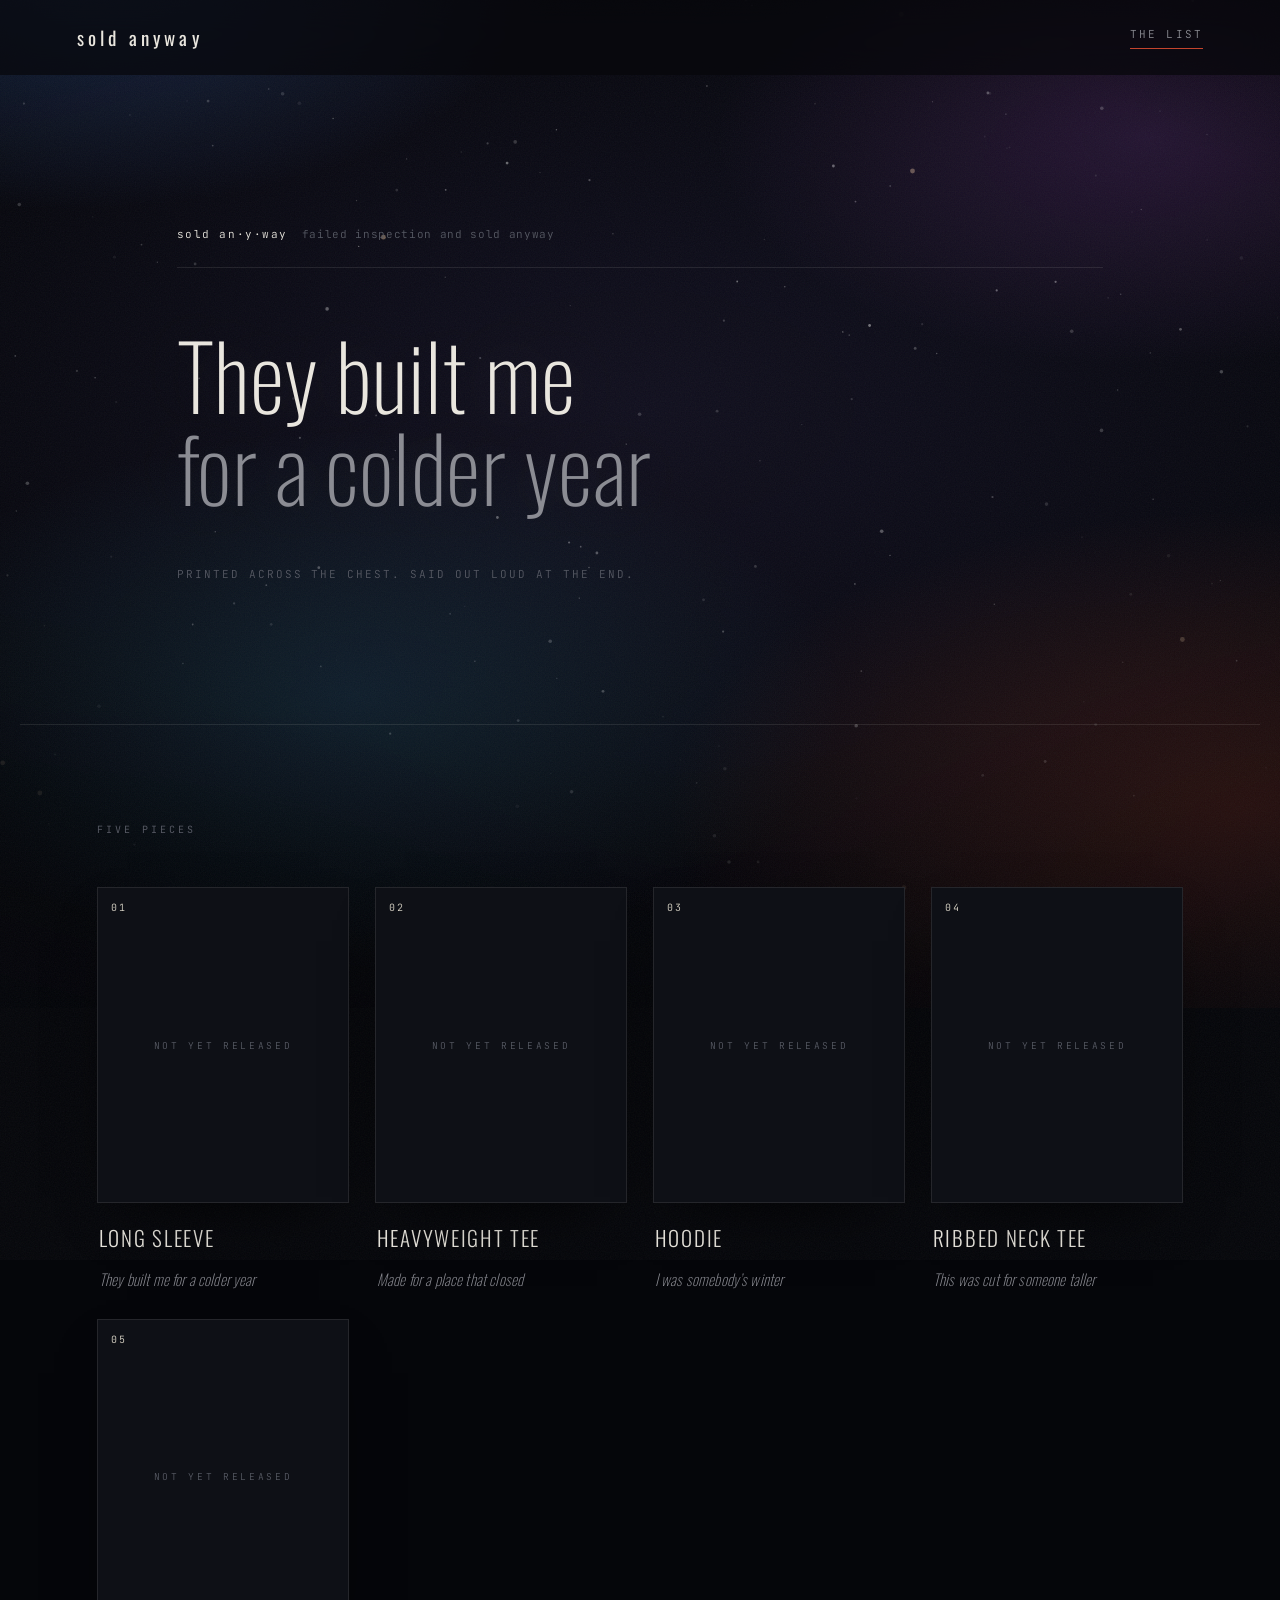
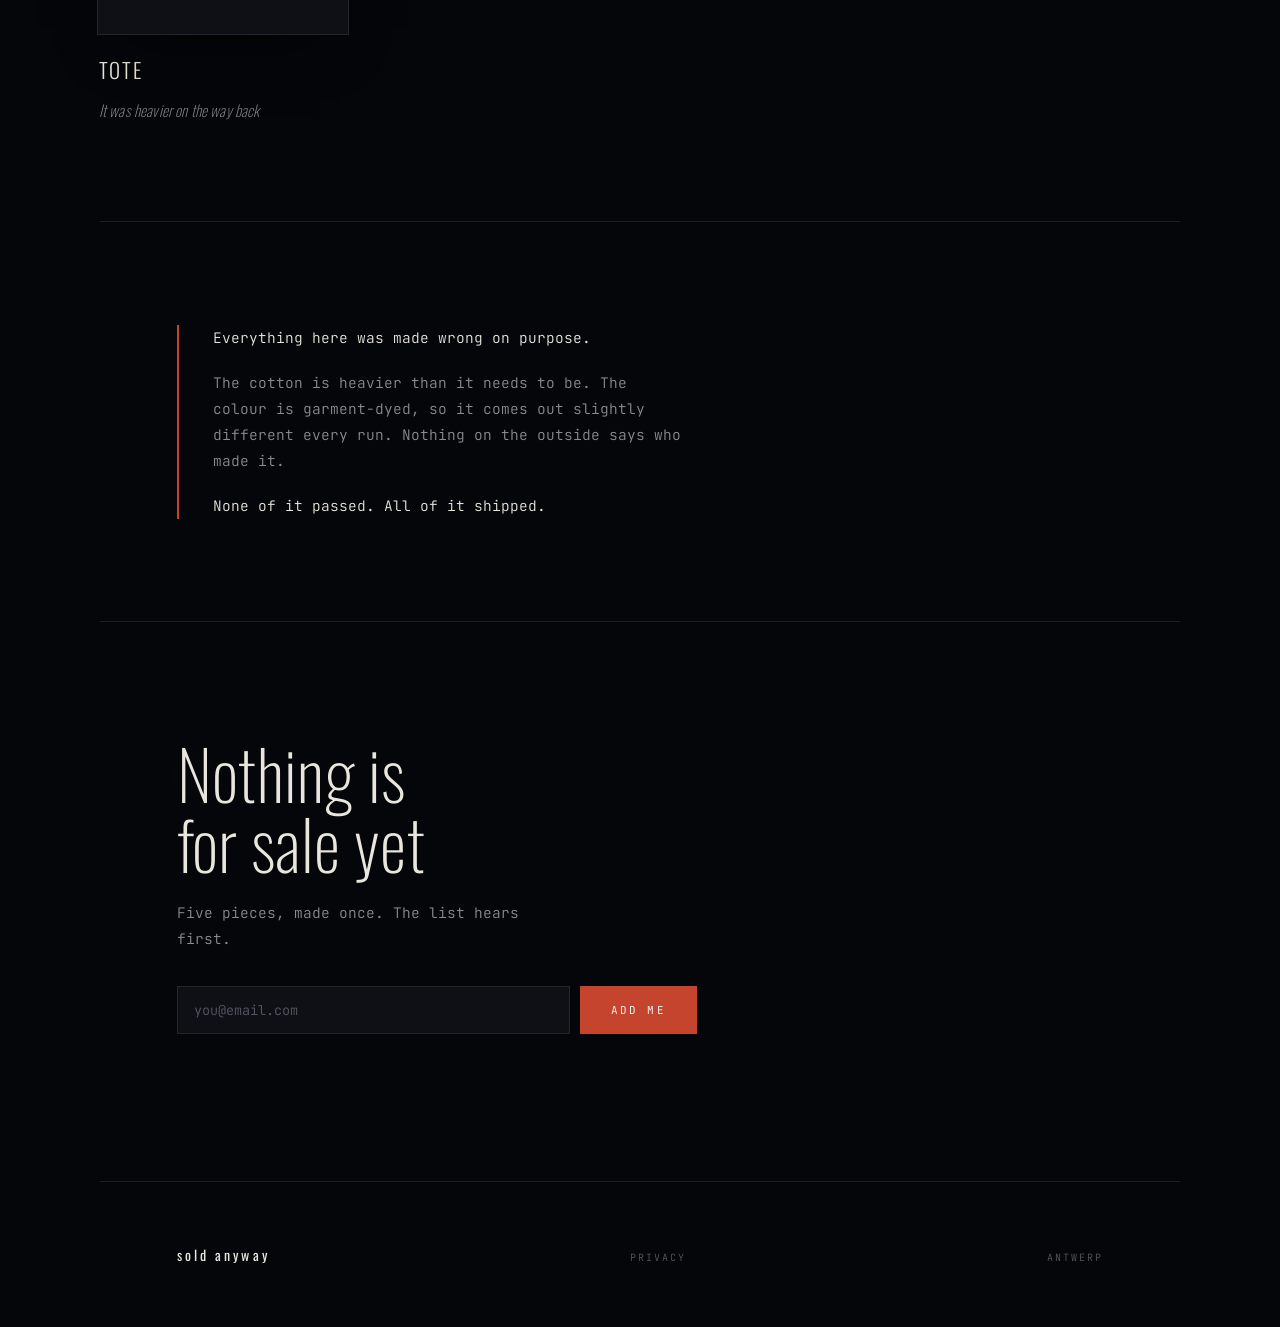
==== index.html @ 5ff37d12 "Sell the colourways: colour picker filters the sizes Rather than hiding three of the tee's four colo" ====
<!DOCTYPE html>
<html lang="en">
<head>
<meta charset="UTF-8">
<meta name="viewport" content="width=device-width, initial-scale=1.0">
<title>sold anyway</title>
<meta name="description" content="They built me for a colder year. Six pieces.">
<link rel="icon" href="favicon.svg" type="image/svg+xml">
<meta property="og:title" content="sold anyway">
<meta property="og:description" content="They built me for a colder year. Six pieces.">
<meta property="og:type" content="website">
<meta property="og:image" content="https://nicolasshamim.github.io/BlueTalk/og.png">
<meta name="twitter:card" content="summary_large_image">
<link rel="preconnect" href="https://fonts.googleapis.com">
<link rel="preconnect" href="https://fonts.gstatic.com" crossorigin>
<link href="https://fonts.googleapis.com/css2?family=Oswald:wght@200;300;400&family=JetBrains+Mono:wght@300;400&display=swap" rel="stylesheet">
<link rel="stylesheet" href="styles.css">
</head>
<body>

<div class="sky" aria-hidden="true"></div>
<div class="haze" aria-hidden="true"></div>

<nav id="nav">
  <a href="#top" class="wordmark">sold anyway</a>
  <div class="nav-right">
    <a href="#list" class="nav-link">The list</a>
    <button type="button" class="cart-btn" id="cartBtn" aria-haspopup="dialog" hidden>
      Cart <span class="cart-n" id="cartN">0</span>
    </button>
  </div>
</nav>

<header id="top" class="hero">
  <p class="define">
    <span>sold an&middot;y&middot;way</span>
    <em>failed inspection and sold anyway</em>
  </p>

  <h1 class="line">
    <span>They built me</span>
    <span>for a colder year</span>
  </h1>

  <p class="hero-foot">Printed across the chest. Said out loud at the end.</p>
</header>

<main>

<section class="pieces" id="pieces">
  <h2 class="label">Five pieces</h2>
  <ul class="list" id="piecesList"></ul>
</section>

<section class="fragment">
  <blockquote>
    <p>Everything here was made wrong on purpose.</p>
    <p>The cotton is heavier than it needs to be. The colour is garment-dyed, so it
      comes out slightly different every run. Nothing on the outside says who made it.</p>
    <p>None of it passed. All of it shipped.</p>
  </blockquote>
</section>

<section class="join" id="list">
  <h2 class="line line-sm">Nothing is<br>for sale yet</h2>
  <p class="join-copy">Five pieces, made once. The list hears first.</p>

  <form id="form" novalidate>
    <label class="sr-only" for="email">Email address</label>
    <input type="email" id="email" placeholder="you@email.com" autocomplete="email" required>
    <button type="submit">Add me</button>
    <p class="msg" id="msg" role="status" aria-live="polite"></p>
  </form>
</section>

</main>

<footer>
  <span class="wordmark wordmark-sm">sold anyway</span>
  <a href="privacy.html" class="dim">Privacy</a>
  <span class="dim">Antwerp</span>
</footer>

<!-- CART -->
<div class="drawer-scrim" id="drawerScrim" hidden></div>
<aside class="drawer" id="drawer" role="dialog" aria-modal="true" aria-labelledby="drawerTitle" hidden>
  <div class="drawer-head">
    <h2 id="drawerTitle" class="label">Cart</h2>
    <button type="button" class="drawer-close" id="drawerClose" aria-label="Close cart">&times;</button>
  </div>

  <div class="drawer-body" id="drawerBody"></div>

  <div class="drawer-foot">
    <div class="drawer-total">
      <span>Total</span>
      <span id="cartTotal">&mdash;</span>
    </div>
    <p class="drawer-note">Shipping and tax are calculated at checkout.</p>
    <button type="button" class="checkout" id="checkoutBtn">Checkout</button>
    <p class="drawer-msg" id="drawerMsg" role="status" aria-live="polite"></p>
  </div>
</aside>

<script src="config.js"></script>
<script src="shop.js"></script>
<script src="script.js"></script>
</body>
</html>
---- styles.css ----
/* ============================================================
   SOLD ANYWAY
   Committed dark. Bone on charcoal, one oxide red.
   Every colour is painted explicitly — the page never borrows
   a ground from the host.
   ============================================================ */

:root{
  --ink:    #05060A;
  --ink-2:  #0E1016;
  --bone:   #E9E6DE;
  --ash:    #8B8C93;
  --dim:    #565963;
  --rule:   rgba(233,230,222,.10);
  --red:    #C4442D;

  --f-disp: 'Oswald', 'Archivo Narrow', 'Arial Narrow', sans-serif;
  --f-mono: 'JetBrains Mono', ui-monospace, Menlo, monospace;

  --pad:  clamp(22px, 6vw, 84px);
  --maxw: 1080px;
}

*,*::before,*::after{ box-sizing:border-box; }

html{ scroll-behavior:smooth; overflow-x:hidden; overscroll-behavior:none; }
@media (prefers-reduced-motion:reduce){ html{ scroll-behavior:auto; } }

body{
  margin:0;
  background:var(--ink);
  position:relative;
  overscroll-behavior:none;
  color:var(--bone);
  font-family:var(--f-mono);
  font-weight:300;
  font-size:14.5px;
  line-height:1.8;
  -webkit-font-smoothing:antialiased;
}

a{ color:inherit; text-decoration:none; }
p{ margin:0; }

.sr-only{
  position:absolute; width:1px; height:1px; padding:0; margin:-1px;
  overflow:hidden; clip:rect(0 0 0 0); white-space:nowrap; border:0;
}
:focus-visible{ outline:1px solid var(--red); outline-offset:4px; }

.label{
  font-family:var(--f-mono); font-weight:400; font-size:10px;
  letter-spacing:.3em; text-transform:uppercase; color:var(--dim);
  margin:0;
}
.dim{ color:var(--dim); }

/* --- ambient ------------------------------------------------- */
/* Deep space read as depth, not as a palette: cold blue high, a violet
   body through the middle, an ember low right, all sitting under a
   vignette so the edges fall away. Fixed, so the page drifts through it. */
.sky{
  position:fixed; inset:-12%; z-index:0; pointer-events:none;
  animation:drift 78s ease-in-out infinite alternate;
  background:
    radial-gradient(46% 34% at 14% 6%,   rgba(70,120,220,.30), transparent 66%),
    radial-gradient(40% 30% at 82% 22%,  rgba(150,72,190,.20), transparent 68%),
    radial-gradient(52% 38% at 88% 82%,  rgba(214,74,44,.20),  transparent 70%),
    radial-gradient(44% 34% at 32% 72%,  rgba(46,150,190,.15), transparent 70%),
    radial-gradient(78% 60% at 50% 46%,  rgba(96,78,170,.13),  transparent 76%);
}
.sky::before{
  content:''; position:absolute; inset:0;
  background-image:url("data:image/svg+xml,%3Csvg%20xmlns='http://www.w3.org/2000/svg'%20width='1400'%20height='1400'%3E%3Ccircle%20cx='453.4'%20cy='211.2'%20r='1.8'%20fill='%23fff'%20opacity='0.21'/%3E%3Ccircle%20cx='1149.8'%20cy='131.8'%20r='1.4'%20fill='%23fff'%20opacity='0.22'/%3E%3Ccircle%20cx='710.4'%20cy='52.5'%20r='1.1'%20fill='%23fff'%20opacity='0.46'/%3E%3Ccircle%20cx='336.9'%20cy='771.5'%20r='0.7'%20fill='%23fff'%20opacity='0.73'/%3E%3Ccircle%20cx='173.3'%20cy='312.5'%20r='1.8'%20fill='%23fff'%20opacity='0.57'/%3E%3Ccircle%20cx='86.6'%20cy='819.8'%20r='0.7'%20fill='%23fff'%20opacity='0.83'/%3E%3Ccircle%20cx='65.2'%20cy='1201.9'%20r='0.9'%20fill='%23fff'%20opacity='0.46'/%3E%3Ccircle%20cx='757.0'%20cy='799.3'%20r='1.4'%20fill='%23fff'%20opacity='0.73'/%3E%3Ccircle%20cx='253.0'%20cy='814.2'%20r='1.8'%20fill='%23fff'%20opacity='0.31'/%3E%3Ccircle%20cx='136.4'%20cy='997.0'%20r='1.4'%20fill='%23fff'%20opacity='0.22'/%3E%3Ccircle%20cx='288.3'%20cy='952.6'%20r='1.1'%20fill='%23fff'%20opacity='0.7'/%3E%3Ccircle%20cx='651.8'%20cy='1292.8'%20r='0.9'%20fill='%23fff'%20opacity='0.38'/%3E%3Ccircle%20cx='1112.1'%20cy='978.6'%20r='0.7'%20fill='%23fff'%20opacity='0.23'/%3E%3Ccircle%20cx='420.3'%20cy='693.2'%20r='0.9'%20fill='%23fff'%20opacity='0.67'/%3E%3Ccircle%20cx='403.1'%20cy='1372.2'%20r='0.7'%20fill='%23fff'%20opacity='0.52'/%3E%3Ccircle%20cx='230.9'%20cy='478.9'%20r='1.1'%20fill='%23fff'%20opacity='0.46'/%3E%3Ccircle%20cx='1346.8'%20cy='108.7'%20r='1.4'%20fill='%23fff'%20opacity='0.56'/%3E%3Ccircle%20cx='1225.7'%20cy='439.2'%20r='1.8'%20fill='%23fff'%20opacity='0.41'/%3E%3Ccircle%20cx='695.3'%20cy='1115.6'%20r='0.7'%20fill='%23fff'%20opacity='0.74'/%3E%3Ccircle%20cx='1322.6'%20cy='663.7'%20r='1.8'%20fill='%23fff'%20opacity='0.22'/%3E%3Ccircle%20cx='1023.6'%20cy='433.5'%20r='1.4'%20fill='%23fff'%20opacity='0.85'/%3E%3Ccircle%20cx='1150.7'%20cy='398.4'%20r='1.1'%20fill='%23fff'%20opacity='0.77'/%3E%3Ccircle%20cx='485.8'%20cy='1316.9'%20r='0.9'%20fill='%23fff'%20opacity='0.29'/%3E%3Ccircle%20cx='163.9'%20cy='82.5'%20r='0.9'%20fill='%23fff'%20opacity='0.27'/%3E%3Ccircle%20cx='346.7'%20cy='547.3'%20r='1.1'%20fill='%23fff'%20opacity='0.23'/%3E%3Ccircle%20cx='628.9'%20cy='769.2'%20r='0.7'%20fill='%23fff'%20opacity='0.73'/%3E%3Ccircle%20cx='1209.6'%20cy='389.8'%20r='1.1'%20fill='%23fff'%20opacity='0.84'/%3E%3Ccircle%20cx='955.8'%20cy='532.6'%20r='0.7'%20fill='%23fff'%20opacity='0.28'/%3E%3Ccircle%20cx='246.7'%20cy='324.7'%20r='0.7'%20fill='%23fff'%20opacity='0.19'/%3E%3Ccircle%20cx='1163.5'%20cy='255.3'%20r='0.9'%20fill='%23fff'%20opacity='0.18'/%3E%3Ccircle%20cx='586.5'%20cy='517.0'%20r='1.4'%20fill='%23fff'%20opacity='0.39'/%3E%3Ccircle%20cx='175.7'%20cy='1202.9'%20r='1.4'%20fill='%23fff'%20opacity='0.62'/%3E%3Ccircle%20cx='1035.7'%20cy='639.3'%20r='1.8'%20fill='%23fff'%20opacity='0.71'/%3E%3Ccircle%20cx='549.3'%20cy='558.6'%20r='0.7'%20fill='%23fff'%20opacity='0.5'/%3E%3Ccircle%20cx='560.6'%20cy='266.9'%20r='0.7'%20fill='%23fff'%20opacity='0.48'/%3E%3Ccircle%20cx='153.9'%20cy='841.0'%20r='0.7'%20fill='%23fff'%20opacity='0.18'/%3E%3Ccircle%20cx='211.8'%20cy='142.1'%20r='0.9'%20fill='%23fff'%20opacity='0.59'/%3E%3Ccircle%20cx='98.4'%20cy='291.1'%20r='1.1'%20fill='%23fff'%20opacity='0.28'/%3E%3Ccircle%20cx='353.2'%20cy='486.3'%20r='0.9'%20fill='%23fff'%20opacity='0.5'/%3E%3Ccircle%20cx='161.5'%20cy='683.3'%20r='1.1'%20fill='%23fff'%20opacity='0.5'/%3E%3Ccircle%20cx='436.6'%20cy='201.8'%20r='1.8'%20fill='%23fff'%20opacity='0.41'/%3E%3Ccircle%20cx='370.7'%20cy='1160.4'%20r='0.7'%20fill='%23fff'%20opacity='0.53'/%3E%3Ccircle%20cx='287.3'%20cy='1332.8'%20r='0.9'%20fill='%23fff'%20opacity='0.28'/%3E%3Ccircle%20cx='760.4'%20cy='37.9'%20r='1.4'%20fill='%23fff'%20opacity='0.38'/%3E%3Ccircle%20cx='900.1'%20cy='127.4'%20r='0.9'%20fill='%23fff'%20opacity='0.53'/%3E%3Ccircle%20cx='1271.6'%20cy='498.0'%20r='0.7'%20fill='%23fff'%20opacity='0.54'/%3E%3Ccircle%20cx='1090.7'%20cy='461.5'%20r='0.7'%20fill='%23fff'%20opacity='0.59'/%3E%3Ccircle%20cx='1103.8'%20cy='1061.7'%20r='0.7'%20fill='%23fff'%20opacity='0.72'/%3E%3Ccircle%20cx='1145.7'%20cy='1035.8'%20r='0.7'%20fill='%23fff'%20opacity='0.31'/%3E%3Ccircle%20cx='689.9'%20cy='1023.4'%20r='0.7'%20fill='%23fff'%20opacity='0.71'/%3E%3Ccircle%20cx='661.1'%20cy='271.1'%20r='1.4'%20fill='%23fff'%20opacity='0.82'/%3E%3Ccircle%20cx='626.1'%20cy='1311.8'%20r='0.9'%20fill='%23fff'%20opacity='0.82'/%3E%3Ccircle%20cx='510.5'%20cy='308.6'%20r='0.7'%20fill='%23fff'%20opacity='0.49'/%3E%3Ccircle%20cx='472.8'%20cy='675.7'%20r='1.4'%20fill='%23fff'%20opacity='0.74'/%3E%3Ccircle%20cx='671.3'%20cy='914.2'%20r='1.8'%20fill='%23fff'%20opacity='0.24'/%3E%3Ccircle%20cx='924.8'%20cy='1273.7'%20r='1.8'%20fill='%23fff'%20opacity='0.68'/%3E%3Ccircle%20cx='669.2'%20cy='249.9'%20r='1.8'%20fill='%23fff'%20opacity='0.4'/%3E%3Ccircle%20cx='1121.2'%20cy='1360.3'%20r='1.1'%20fill='%23fff'%20opacity='0.49'/%3E%3Ccircle%20cx='1040.7'%20cy='118.9'%20r='0.7'%20fill='%23fff'%20opacity='0.29'/%3E%3Ccircle%20cx='177.9'%20cy='211.6'%20r='1.1'%20fill='%23fff'%20opacity='0.72'/%3E%3Ccircle%20cx='204.6'%20cy='1157.1'%20r='1.1'%20fill='%23fff'%20opacity='0.62'/%3E%3Ccircle%20cx='490.6'%20cy='768.1'%20r='0.7'%20fill='%23fff'%20opacity='0.19'/%3E%3Ccircle%20cx='1119.1'%20cy='1016.9'%20r='0.7'%20fill='%23fff'%20opacity='0.53'/%3E%3Ccircle%20cx='1307.1'%20cy='607.3'%20r='0.7'%20fill='%23fff'%20opacity='0.73'/%3E%3Ccircle%20cx='295.5'%20cy='352.6'%20r='0.9'%20fill='%23fff'%20opacity='0.52'/%3E%3Ccircle%20cx='1069.2'%20cy='456.4'%20r='1.4'%20fill='%23fff'%20opacity='0.46'/%3E%3Ccircle%20cx='183.5'%20cy='1274.0'%20r='0.9'%20fill='%23fff'%20opacity='0.78'/%3E%3Ccircle%20cx='927.5'%20cy='1141.1'%20r='1.4'%20fill='%23fff'%20opacity='0.46'/%3E%3Ccircle%20cx='1284.8'%20cy='702.3'%20r='1.4'%20fill='%23fff'%20opacity='0.28'/%3E%3Ccircle%20cx='714.8'%20cy='1221.9'%20r='0.7'%20fill='%23fff'%20opacity='0.59'/%3E%3Ccircle%20cx='1086.5'%20cy='209.7'%20r='0.7'%20fill='%23fff'%20opacity='0.5'/%3E%3Ccircle%20cx='1015.3'%20cy='779.1'%20r='0.9'%20fill='%23fff'%20opacity='0.64'/%3E%3Ccircle%20cx='743.0'%20cy='675.5'%20r='0.7'%20fill='%23fff'%20opacity='0.77'/%3E%3Ccircle%20cx='79.6'%20cy='267.8'%20r='0.7'%20fill='%23fff'%20opacity='0.7'/%3E%3Ccircle%20cx='710.8'%20cy='786.4'%20r='0.7'%20fill='%23fff'%20opacity='0.48'/%3E%3Ccircle%20cx='857.5'%20cy='707.8'%20r='1.4'%20fill='%23fff'%20opacity='0.31'/%3E%3Ccircle%20cx='388.1'%20cy='711.4'%20r='1.1'%20fill='%23fff'%20opacity='0.52'/%3E%3Ccircle%20cx='346.7'%20cy='732.5'%20r='0.9'%20fill='%23fff'%20opacity='0.8'/%3E%3Ccircle%20cx='1249.9'%20cy='283.6'%20r='1.1'%20fill='%23fff'%20opacity='0.27'/%3E%3Ccircle%20cx='170.3'%20cy='619.0'%20r='0.7'%20fill='%23fff'%20opacity='0.63'/%3E%3Ccircle%20cx='599.7'%20cy='297.8'%20r='0.9'%20fill='%23fff'%20opacity='0.71'/%3E%3Ccircle%20cx='1255.8'%20cy='216.2'%20r='1.8'%20fill='%23fff'%20opacity='0.61'/%3E%3Ccircle%20cx='512.7'%20cy='354.4'%20r='0.7'%20fill='%23fff'%20opacity='0.83'/%3E%3Ccircle%20cx='307.4'%20cy='1333.5'%20r='1.1'%20fill='%23fff'%20opacity='0.77'/%3E%3Ccircle%20cx='227.9'%20cy='935.0'%20r='0.7'%20fill='%23fff'%20opacity='0.29'/%3E%3Ccircle%20cx='604.1'%20cy='721.8'%20r='0.9'%20fill='%23fff'%20opacity='0.46'/%3E%3Ccircle%20cx='499.3'%20cy='129.1'%20r='0.9'%20fill='%23fff'%20opacity='0.19'/%3E%3Ccircle%20cx='775.7'%20cy='616.6'%20r='0.7'%20fill='%23fff'%20opacity='0.44'/%3E%3Ccircle%20cx='724.4'%20cy='413.6'%20r='0.7'%20fill='%23fff'%20opacity='0.26'/%3E%3Ccircle%20cx='1286.0'%20cy='320.0'%20r='0.7'%20fill='%23fff'%20opacity='0.24'/%3E%3Ccircle%20cx='380.7'%20cy='1268.3'%20r='0.7'%20fill='%23fff'%20opacity='0.36'/%3E%3Ccircle%20cx='181.4'%20cy='591.2'%20r='1.8'%20fill='%23fff'%20opacity='0.73'/%3E%3Ccircle%20cx='362.1'%20cy='209.1'%20r='1.4'%20fill='%23fff'%20opacity='0.56'/%3E%3Ccircle%20cx='980.6'%20cy='125.2'%20r='0.7'%20fill='%23fff'%20opacity='0.72'/%3E%3Ccircle%20cx='256.7'%20cy='1253.4'%20r='0.9'%20fill='%23fff'%20opacity='0.81'/%3E%3Ccircle%20cx='888.2'%20cy='1122.3'%20r='0.7'%20fill='%23fff'%20opacity='0.59'/%3E%3Ccircle%20cx='311.4'%20cy='370.2'%20r='0.7'%20fill='%23fff'%20opacity='0.48'/%3E%3Ccircle%20cx='474.8'%20cy='774.3'%20r='0.9'%20fill='%23fff'%20opacity='0.6'/%3E%3Ccircle%20cx='60.5'%20cy='993.4'%20r='0.7'%20fill='%23fff'%20opacity='0.83'/%3E%3Ccircle%20cx='366.7'%20cy='253.6'%20r='0.9'%20fill='%23fff'%20opacity='0.6'/%3E%3Ccircle%20cx='743.5'%20cy='288.2'%20r='1.1'%20fill='%23fff'%20opacity='0.52'/%3E%3Ccircle%20cx='249.1'%20cy='485.8'%20r='0.7'%20fill='%23fff'%20opacity='0.85'/%3E%3Ccircle%20cx='51.7'%20cy='25.8'%20r='1.4'%20fill='%23fff'%20opacity='0.55'/%3E%3Ccircle%20cx='265.2'%20cy='664.7'%20r='1.1'%20fill='%23fff'%20opacity='0.25'/%3E%3Ccircle%20cx='1146.5'%20cy='605.0'%20r='1.1'%20fill='%23fff'%20opacity='0.55'/%3E%3Ccircle%20cx='1244.2'%20cy='1358.4'%20r='0.9'%20fill='%23fff'%20opacity='0.64'/%3E%3Ccircle%20cx='1375.4'%20cy='479.8'%20r='1.8'%20fill='%23fff'%20opacity='0.67'/%3E%3Ccircle%20cx='195.6'%20cy='1385.2'%20r='0.7'%20fill='%23fff'%20opacity='0.74'/%3E%3Ccircle%20cx='20.0'%20cy='875.6'%20r='0.9'%20fill='%23fff'%20opacity='0.47'/%3E%3Ccircle%20cx='77.6'%20cy='931.3'%20r='1.1'%20fill='%23fff'%20opacity='0.76'/%3E%3Ccircle%20cx='938.8'%20cy='394.7'%20r='0.7'%20fill='%23fff'%20opacity='0.64'/%3E%3Ccircle%20cx='63.3'%20cy='259.5'%20r='0.9'%20fill='%23fff'%20opacity='0.48'/%3E%3Ccircle%20cx='368.5'%20cy='1346.5'%20r='1.4'%20fill='%23fff'%20opacity='0.4'/%3E%3Ccircle%20cx='48.2'%20cy='1235.3'%20r='0.7'%20fill='%23fff'%20opacity='0.42'/%3E%3Ccircle%20cx='1.5'%20cy='534.3'%20r='1.1'%20fill='%23fff'%20opacity='0.37'/%3E%3Ccircle%20cx='918.4'%20cy='347.5'%20r='0.7'%20fill='%23fff'%20opacity='0.24'/%3E%3Ccircle%20cx='1143.9'%20cy='201.4'%20r='1.4'%20fill='%23fff'%20opacity='0.21'/%3E%3Ccircle%20cx='31.5'%20cy='425.9'%20r='0.7'%20fill='%23fff'%20opacity='0.24'/%3E%3Ccircle%20cx='1340.7'%20cy='1194.5'%20r='0.7'%20fill='%23fff'%20opacity='0.62'/%3E%3Ccircle%20cx='1002.4'%20cy='1230.7'%20r='1.1'%20fill='%23fff'%20opacity='0.69'/%3E%3Ccircle%20cx='1008.9'%20cy='691.9'%20r='0.9'%20fill='%23fff'%20opacity='0.67'/%3E%3Ccircle%20cx='900.5'%20cy='61.3'%20r='1.8'%20fill='%23fff'%20opacity='0.78'/%3E%3Ccircle%20cx='878.3'%20cy='1027.4'%20r='1.4'%20fill='%23fff'%20opacity='0.27'/%3E%3Ccircle%20cx='733.3'%20cy='706.1'%20r='0.7'%20fill='%23fff'%20opacity='0.73'/%3E%3Ccircle%20cx='817.7'%20cy='1250.0'%20r='1.8'%20fill='%23fff'%20opacity='0.82'/%3E%3Ccircle%20cx='900.0'%20cy='119.1'%20r='0.7'%20fill='%23fff'%20opacity='0.27'/%3E%3Ccircle%20cx='505.0'%20cy='146.9'%20r='1.1'%20fill='%23fff'%20opacity='0.55'/%3E%3Ccircle%20cx='878.9'%20cy='876.7'%20r='1.8'%20fill='%23fff'%20opacity='0.34'/%3E%3Ccircle%20cx='369.3'%20cy='639.7'%20r='0.7'%20fill='%23fff'%20opacity='0.68'/%3E%3Ccircle%20cx='704.2'%20cy='749.3'%20r='1.8'%20fill='%23fff'%20opacity='0.53'/%3E%3Ccircle%20cx='1044.0'%20cy='663.4'%20r='0.7'%20fill='%23fff'%20opacity='0.75'/%3E%3Ccircle%20cx='328.7'%20cy='1059.0'%20r='0.7'%20fill='%23fff'%20opacity='0.68'/%3E%3Ccircle%20cx='1366.0'%20cy='691.5'%20r='1.1'%20fill='%23fff'%20opacity='0.23'/%3E%3Ccircle%20cx='1274.7'%20cy='402.2'%20r='0.7'%20fill='%23fff'%20opacity='0.59'/%3E%3Ccircle%20cx='899.9'%20cy='108.5'%20r='0.7'%20fill='%23fff'%20opacity='0.4'/%3E%3Ccircle%20cx='912.1'%20cy='970.0'%20r='1.4'%20fill='%23fff'%20opacity='0.56'/%3E%3Ccircle%20cx='17.5'%20cy='84.9'%20r='0.9'%20fill='%23fff'%20opacity='0.83'/%3E%3Ccircle%20cx='139.3'%20cy='304.8'%20r='1.1'%20fill='%23fff'%20opacity='0.37'/%3E%3Ccircle%20cx='723.1'%20cy='650.5'%20r='1.1'%20fill='%23fff'%20opacity='0.69'/%3E%3Ccircle%20cx='1390.6'%20cy='768.7'%20r='0.9'%20fill='%23fff'%20opacity='0.84'/%3E%3Ccircle%20cx='1310.8'%20cy='24.5'%20r='1.1'%20fill='%23fff'%20opacity='0.23'/%3E%3Ccircle%20cx='709.3'%20cy='1392.5'%20r='0.9'%20fill='%23fff'%20opacity='0.44'/%3E%3Ccircle%20cx='1283.2'%20cy='1302.8'%20r='0.7'%20fill='%23fff'%20opacity='0.57'/%3E%3Ccircle%20cx='198.4'%20cy='733.7'%20r='0.9'%20fill='%23fff'%20opacity='0.27'/%3E%3Ccircle%20cx='1148.3'%20cy='712.2'%20r='0.7'%20fill='%23fff'%20opacity='0.65'/%3E%3Ccircle%20cx='323.9'%20cy='1256.8'%20r='1.1'%20fill='%23fff'%20opacity='0.44'/%3E%3Ccircle%20cx='222.7'%20cy='1329.9'%20r='1.8'%20fill='%23fff'%20opacity='0.48'/%3E%3Ccircle%20cx='422.7'%20cy='197.0'%20r='0.9'%20fill='%23fff'%20opacity='0.43'/%3E%3Ccircle%20cx='169.3'%20cy='463.9'%20r='0.9'%20fill='%23fff'%20opacity='0.68'/%3E%3Ccircle%20cx='1174.8'%20cy='168.1'%20r='0.7'%20fill='%23fff'%20opacity='0.66'/%3E%3Ccircle%20cx='1262.2'%20cy='405.8'%20r='0.9'%20fill='%23fff'%20opacity='0.22'/%3E%3Ccircle%20cx='546.2'%20cy='1218.0'%20r='0.7'%20fill='%23fff'%20opacity='0.42'/%3E%3Ccircle%20cx='599.3'%20cy='385.2'%20r='0.7'%20fill='%23fff'%20opacity='0.37'/%3E%3Ccircle%20cx='72.3'%20cy='926.8'%20r='1.8'%20fill='%23fff'%20opacity='0.81'/%3E%3Ccircle%20cx='349.1'%20cy='372.0'%20r='1.4'%20fill='%23fff'%20opacity='0.39'/%3E%3Ccircle%20cx='1082.5'%20cy='1099.2'%20r='1.1'%20fill='%23fff'%20opacity='0.77'/%3E%3Ccircle%20cx='1136.7'%20cy='883.3'%20r='1.4'%20fill='%23fff'%20opacity='0.55'/%3E%3Ccircle%20cx='1007.4'%20cy='69.3'%20r='1.8'%20fill='%23fff'%20opacity='0.46'/%3E%3Ccircle%20cx='860.9'%20cy='194.0'%20r='0.9'%20fill='%23fff'%20opacity='0.51'/%3E%3Ccircle%20cx='1276.7'%20cy='770.2'%20r='0.7'%20fill='%23fff'%20opacity='0.5'/%3E%3Ccircle%20cx='481.1'%20cy='416.9'%20r='1.8'%20fill='%23fff'%20opacity='0.67'/%3E%3Ccircle%20cx='913.9'%20cy='568.7'%20r='0.7'%20fill='%23fff'%20opacity='0.38'/%3E%3Ccircle%20cx='780.3'%20cy='552.1'%20r='0.7'%20fill='%23fff'%20opacity='0.61'/%3E%3Ccircle%20cx='105.2'%20cy='700.8'%20r='1.1'%20fill='%23fff'%20opacity='0.55'/%3E%3Ccircle%20cx='634.2'%20cy='466.0'%20r='1.1'%20fill='%23fff'%20opacity='0.47'/%3E%3Ccircle%20cx='766.9'%20cy='341.7'%20r='0.7'%20fill='%23fff'%20opacity='0.41'/%3E%3Ccircle%20cx='127.5'%20cy='334.8'%20r='0.9'%20fill='%23fff'%20opacity='0.72'/%3E%3Ccircle%20cx='283.0'%20cy='28.1'%20r='1.1'%20fill='%23fff'%20opacity='0.44'/%3E%3Ccircle%20cx='1044.2'%20cy='294.0'%20r='0.9'%20fill='%23fff'%20opacity='0.41'/%3E%3Ccircle%20cx='86.9'%20cy='388.5'%20r='0.9'%20fill='%23fff'%20opacity='0.26'/%3E%3Ccircle%20cx='704.8'%20cy='881.5'%20r='0.7'%20fill='%23fff'%20opacity='0.24'/%3E%3Ccircle%20cx='1255.5'%20cy='538.4'%20r='1.8'%20fill='%23fff'%20opacity='0.48'/%3E%3Ccircle%20cx='1335.5'%20cy='1188.2'%20r='0.7'%20fill='%23fff'%20opacity='0.27'/%3E%3Ccircle%20cx='595.3'%20cy='1069.2'%20r='1.1'%20fill='%23fff'%20opacity='0.83'/%3E%3Ccircle%20cx='685.8'%20cy='102.4'%20r='1.4'%20fill='%23fff'%20opacity='0.75'/%3E%3Ccircle%20cx='1361.1'%20cy='347.9'%20r='0.7'%20fill='%23fff'%20opacity='0.33'/%3E%3Ccircle%20cx='212.9'%20cy='1360.6'%20r='0.7'%20fill='%23fff'%20opacity='0.81'/%3E%3Ccircle%20cx='1010.4'%20cy='906.3'%20r='1.1'%20fill='%23fff'%20opacity='0.24'/%3E%3Ccircle%20cx='1087.6'%20cy='1.9'%20r='0.7'%20fill='%23fff'%20opacity='0.34'/%3E%3Ccircle%20cx='1287.9'%20cy='903.7'%20r='0.9'%20fill='%23fff'%20opacity='0.82'/%3E%3Ccircle%20cx='877.1'%20cy='739.6'%20r='1.1'%20fill='%23fff'%20opacity='0.65'/%3E%3Ccircle%20cx='157.0'%20cy='98.5'%20r='1.4'%20fill='%23fff'%20opacity='0.81'/%3E%3Ccircle%20cx='268.4'%20cy='365.2'%20r='1.4'%20fill='%23fff'%20opacity='0.18'/%3E%3Ccircle%20cx='752.5'%20cy='1394.9'%20r='0.9'%20fill='%23fff'%20opacity='0.82'/%3E%3Ccircle%20cx='902.4'%20cy='1237.3'%20r='1.1'%20fill='%23fff'%20opacity='0.53'/%3E%3Ccircle%20cx='765.8'%20cy='41.0'%20r='1.1'%20fill='%23fff'%20opacity='0.65'/%3E%3Ccircle%20cx='430.4'%20cy='30.5'%20r='1.1'%20fill='%23fff'%20opacity='0.77'/%3E%3Ccircle%20cx='906.0'%20cy='113.5'%20r='0.7'%20fill='%23fff'%20opacity='0.63'/%3E%3Ccircle%20cx='1295.2'%20cy='317.5'%20r='0.7'%20fill='%23fff'%20opacity='0.65'/%3E%3Ccircle%20cx='1005.7'%20cy='507.2'%20r='1.1'%20fill='%23fff'%20opacity='0.31'/%3E%3Ccircle%20cx='1115.9'%20cy='1034.8'%20r='1.4'%20fill='%23fff'%20opacity='0.23'/%3E%3Ccircle%20cx='694.0'%20cy='280.6'%20r='0.7'%20fill='%23fff'%20opacity='0.33'/%3E%3Ccircle%20cx='310.0'%20cy='1064.7'%20r='0.9'%20fill='%23fff'%20opacity='0.25'/%3E%3Ccircle%20cx='873.0'%20cy='854.1'%20r='0.7'%20fill='%23fff'%20opacity='0.5'/%3E%3Ccircle%20cx='1274.6'%20cy='79.0'%20r='1.4'%20fill='%23fff'%20opacity='0.28'/%3E%3Ccircle%20cx='550.8'%20cy='298.1'%20r='1.4'%20fill='%23fff'%20opacity='0.28'/%3E%3Ccircle%20cx='72.6'%20cy='84.2'%20r='1.1'%20fill='%23fff'%20opacity='0.48'/%3E%3Ccircle%20cx='996.8'%20cy='439.9'%20r='0.7'%20fill='%23fff'%20opacity='0.85'/%3E%3Ccircle%20cx='1304.2'%20cy='460.9'%20r='0.7'%20fill='%23fff'%20opacity='0.62'/%3E%3Ccircle%20cx='734.7'%20cy='654.7'%20r='0.9'%20fill='%23fff'%20opacity='0.63'/%3E%3Ccircle%20cx='530.1'%20cy='523.4'%20r='0.9'%20fill='%23fff'%20opacity='0.48'/%3E%3Ccircle%20cx='152.5'%20cy='109.5'%20r='0.7'%20fill='%23fff'%20opacity='0.42'/%3E%3Ccircle%20cx='1337.7'%20cy='173.2'%20r='0.7'%20fill='%23fff'%20opacity='0.43'/%3E%3Ccircle%20cx='1076.2'%20cy='432.2'%20r='1.1'%20fill='%23fff'%20opacity='0.24'/%3E%3Ccircle%20cx='987.4'%20cy='274.0'%20r='1.4'%20fill='%23fff'%20opacity='0.8'/%3E%3Ccircle%20cx='270.2'%20cy='509.9'%20r='1.1'%20fill='%23fff'%20opacity='0.2'/%3E%3Ccircle%20cx='575.1'%20cy='1136.6'%20r='1.1'%20fill='%23fff'%20opacity='0.21'/%3E%3Ccircle%20cx='48.8'%20cy='87.6'%20r='0.7'%20fill='%23fff'%20opacity='0.35'/%3E%3Ccircle%20cx='1046.2'%20cy='1258.0'%20r='0.9'%20fill='%23fff'%20opacity='0.42'/%3E%3Ccircle%20cx='469.0'%20cy='1335.3'%20r='0.7'%20fill='%23fff'%20opacity='0.36'/%3E%3Ccircle%20cx='1003.3'%20cy='443.1'%20r='0.9'%20fill='%23fff'%20opacity='0.38'/%3E%3Ccircle%20cx='1010.2'%20cy='833.8'%20r='1.8'%20fill='%23fff'%20opacity='0.81'/%3E%3Ccircle%20cx='91.5'%20cy='1156.4'%20r='0.7'%20fill='%23fff'%20opacity='0.5'/%3E%3Ccircle%20cx='1339.5'%20cy='1335.5'%20r='1.1'%20fill='%23fff'%20opacity='0.71'/%3E%3Ccircle%20cx='1279.0'%20cy='1140.7'%20r='0.7'%20fill='%23fff'%20opacity='0.8'/%3E%3Ccircle%20cx='256.1'%20cy='1123.6'%20r='1.8'%20fill='%23fff'%20opacity='0.38'/%3E%3Ccircle%20cx='969.0'%20cy='211.8'%20r='0.7'%20fill='%23fff'%20opacity='0.4'/%3E%3Ccircle%20cx='447.4'%20cy='506.6'%20r='1.4'%20fill='%23fff'%20opacity='0.23'/%3E%3Ccircle%20cx='276.2'%20cy='1054.0'%20r='0.7'%20fill='%23fff'%20opacity='0.45'/%3E%3Ccircle%20cx='909.4'%20cy='674.4'%20r='1.4'%20fill='%23fff'%20opacity='0.4'/%3E%3Ccircle%20cx='1372.4'%20cy='1236.9'%20r='0.7'%20fill='%23fff'%20opacity='0.36'/%3E%3Ccircle%20cx='117.7'%20cy='135.0'%20r='1.1'%20fill='%23fff'%20opacity='0.84'/%3E%3Ccircle%20cx='1361.0'%20cy='242.5'%20r='0.7'%20fill='%23fff'%20opacity='0.46'/%3E%3Ccircle%20cx='868.4'%20cy='943.8'%20r='1.8'%20fill='%23fff'%20opacity='0.54'/%3E%3Ccircle%20cx='1083.4'%20cy='1063.4'%20r='0.9'%20fill='%23fff'%20opacity='0.38'/%3E%3Ccircle%20cx='793.6'%20cy='522.2'%20r='1.8'%20fill='%23fff'%20opacity='0.35'/%3E%3Ccircle%20cx='615.2'%20cy='260.0'%20r='0.7'%20fill='%23fff'%20opacity='0.28'/%3E%3Ccircle%20cx='1237.8'%20cy='809.6'%20r='0.9'%20fill='%23fff'%20opacity='0.22'/%3E%3Ccircle%20cx='352.3'%20cy='344.3'%20r='1.4'%20fill='%23fff'%20opacity='0.34'/%3E%3Ccircle%20cx='1131.8'%20cy='914.7'%20r='0.7'%20fill='%23fff'%20opacity='0.25'/%3E%3Ccircle%20cx='664.7'%20cy='1146.7'%20r='1.1'%20fill='%23fff'%20opacity='0.79'/%3E%3Ccircle%20cx='56.5'%20cy='411.1'%20r='0.7'%20fill='%23fff'%20opacity='0.21'/%3E%3Ccircle%20cx='840.7'%20cy='1159.1'%20r='0.7'%20fill='%23fff'%20opacity='0.8'/%3E%3Ccircle%20cx='521.1'%20cy='1212.6'%20r='1.1'%20fill='%23fff'%20opacity='0.58'/%3E%3Ccircle%20cx='1085.0'%20cy='930.7'%20r='0.7'%20fill='%23fff'%20opacity='0.25'/%3E%3Ccircle%20cx='834.6'%20cy='867.9'%20r='0.7'%20fill='%23fff'%20opacity='0.21'/%3E%3Ccircle%20cx='476.0'%20cy='61.8'%20r='0.9'%20fill='%23fff'%20opacity='0.21'/%3E%3Ccircle%20cx='1025.1'%20cy='1279.5'%20r='0.7'%20fill='%23fff'%20opacity='0.73'/%3E%3Ccircle%20cx='572.6'%20cy='520.5'%20r='1.4'%20fill='%23fff'%20opacity='0.39'/%3E%3Ccircle%20cx='284.8'%20cy='1113.4'%20r='1.4'%20fill='%23fff'%20opacity='0.5'/%3E%3Ccircle%20cx='571.4'%20cy='1114.2'%20r='1.8'%20fill='%23fff'%20opacity='0.55'/%3E%3Ccircle%20cx='894.9'%20cy='127.6'%20r='0.7'%20fill='%23fff'%20opacity='0.45'/%3E%3Ccircle%20cx='379.6'%20cy='1383.5'%20r='1.8'%20fill='%23fff'%20opacity='0.39'/%3E%3Ccircle%20cx='1334.5'%20cy='437.3'%20r='1.4'%20fill='%23fff'%20opacity='0.77'/%3E%3Ccircle%20cx='579.7'%20cy='25.5'%20r='0.9'%20fill='%23fff'%20opacity='0.61'/%3E%3Ccircle%20cx='547.0'%20cy='567.0'%20r='0.7'%20fill='%23fff'%20opacity='0.47'/%3E%3Ccircle%20cx='219.2'%20cy='159.0'%20r='0.7'%20fill='%23fff'%20opacity='0.45'/%3E%3Ccircle%20cx='1236.0'%20cy='645.3'%20r='0.7'%20fill='%23fff'%20opacity='0.27'/%3E%3Ccircle%20cx='72.4'%20cy='199.5'%20r='1.1'%20fill='%23fff'%20opacity='0.24'/%3E%3Ccircle%20cx='871.1'%20cy='519.2'%20r='1.4'%20fill='%23fff'%20opacity='0.3'/%3E%3Ccircle%20cx='487.1'%20cy='226.5'%20r='0.7'%20fill='%23fff'%20opacity='0.8'/%3E%3Ccircle%20cx='152.3'%20cy='686.7'%20r='0.7'%20fill='%23fff'%20opacity='0.38'/%3E%3Ccircle%20cx='1172.2'%20cy='60.9'%20r='1.1'%20fill='%23fff'%20opacity='0.39'/%3E%3Ccircle%20cx='850.7'%20cy='890.9'%20r='0.7'%20fill='%23fff'%20opacity='0.79'/%3E%3Ccircle%20cx='868.5'%20cy='1154.4'%20r='0.7'%20fill='%23fff'%20opacity='0.61'/%3E%3Ccircle%20cx='1199.2'%20cy='869.5'%20r='1.4'%20fill='%23fff'%20opacity='0.75'/%3E%3Ccircle%20cx='1160.9'%20cy='256.2'%20r='0.7'%20fill='%23fff'%20opacity='0.21'/%3E%3Ccircle%20cx='1314.0'%20cy='219.1'%20r='0.9'%20fill='%23fff'%20opacity='0.26'/%3E%3Ccircle%20cx='345.9'%20cy='1014.8'%20r='0.7'%20fill='%23fff'%20opacity='0.21'/%3E%3Ccircle%20cx='787.3'%20cy='1060.4'%20r='0.7'%20fill='%23fff'%20opacity='0.63'/%3E%3Ccircle%20cx='453.9'%20cy='545.8'%20r='1.1'%20fill='%23fff'%20opacity='0.55'/%3E%3Ccircle%20cx='877.9'%20cy='428.7'%20r='1.1'%20fill='%23fff'%20opacity='0.39'/%3E%3Ccircle%20cx='349.0'%20cy='544.9'%20r='0.9'%20fill='%23fff'%20opacity='0.48'/%3E%3Ccircle%20cx='613.7'%20cy='32.7'%20r='1.4'%20fill='%23fff'%20opacity='0.84'/%3E%3Ccircle%20cx='651.4'%20cy='625.5'%20r='1.4'%20fill='%23fff'%20opacity='0.7'/%3E%3Ccircle%20cx='641.6'%20cy='251.4'%20r='1.1'%20fill='%23fff'%20opacity='0.45'/%3E%3Ccircle%20cx='94.0'%20cy='502.0'%20r='0.9'%20fill='%23fff'%20opacity='0.24'/%3E%3Ccircle%20cx='618.8'%20cy='714.2'%20r='0.7'%20fill='%23fff'%20opacity='0.21'/%3E%3Ccircle%20cx='182.4'%20cy='1291.0'%20r='0.9'%20fill='%23fff'%20opacity='0.7'/%3E%3Ccircle%20cx='716.1'%20cy='76.0'%20r='1.4'%20fill='%23fff'%20opacity='0.78'/%3E%3Ccircle%20cx='913.8'%20cy='1097.9'%20r='0.7'%20fill='%23fff'%20opacity='0.75'/%3E%3Ccircle%20cx='1394.6'%20cy='1024.9'%20r='0.7'%20fill='%23fff'%20opacity='0.31'/%3E%3Ccircle%20cx='1374.4'%20cy='688.6'%20r='0.7'%20fill='%23fff'%20opacity='0.64'/%3E%3Ccircle%20cx='1009.5'%20cy='309.6'%20r='0.9'%20fill='%23fff'%20opacity='0.59'/%3E%3Ccircle%20cx='353.1'%20cy='453.4'%20r='1.4'%20fill='%23fff'%20opacity='0.36'/%3E%3Ccircle%20cx='1141.9'%20cy='201.0'%20r='1.4'%20fill='%23fff'%20opacity='0.83'/%3E%3Ccircle%20cx='672.2'%20cy='828.6'%20r='1.4'%20fill='%23fff'%20opacity='0.52'/%3E%3Ccircle%20cx='446.7'%20cy='51.6'%20r='0.7'%20fill='%23fff'%20opacity='0.45'/%3E%3Ccircle%20cx='891.2'%20cy='389.5'%20r='0.9'%20fill='%23fff'%20opacity='0.78'/%3E%3Ccircle%20cx='236.2'%20cy='1098.8'%20r='0.7'%20fill='%23fff'%20opacity='0.69'/%3E%3Ccircle%20cx='68.0'%20cy='1201.6'%20r='1.1'%20fill='%23fff'%20opacity='0.55'/%3E%3Ccircle%20cx='812.1'%20cy='1235.5'%20r='0.7'%20fill='%23fff'%20opacity='0.35'/%3E%3Ccircle%20cx='750.0'%20cy='1199.2'%20r='1.8'%20fill='%23fff'%20opacity='0.71'/%3E%3Ccircle%20cx='370.7'%20cy='1386.7'%20r='1.4'%20fill='%23fff'%20opacity='0.28'/%3E%3Ccircle%20cx='463.2'%20cy='113.9'%20r='0.7'%20fill='%23fff'%20opacity='0.3'/%3E%3Ccircle%20cx='1041.0'%20cy='67.6'%20r='1.4'%20fill='%23fff'%20opacity='0.35'/%3E%3Ccircle%20cx='894.9'%20cy='1377.7'%20r='1.4'%20fill='%23fff'%20opacity='0.8'/%3E%3Ccircle%20cx='1254.0'%20cy='1026.3'%20r='1.8'%20fill='%23fff'%20opacity='0.2'/%3E%3Ccircle%20cx='209.1'%20cy='862.5'%20r='1.1'%20fill='%23fff'%20opacity='0.46'/%3E%3Ccircle%20cx='509.7'%20cy='66.9'%20r='1.1'%20fill='%23fff'%20opacity='0.33'/%3E%3Ccircle%20cx='914.4'%20cy='31.2'%20r='0.7'%20fill='%23fff'%20opacity='0.56'/%3E%3Ccircle%20cx='425.2'%20cy='732.3'%20r='1.4'%20fill='%23fff'%20opacity='0.33'/%3E%3Ccircle%20cx='817.0'%20cy='824.7'%20r='0.7'%20fill='%23fff'%20opacity='0.43'/%3E%3Ccircle%20cx='1159.9'%20cy='222.1'%20r='0.7'%20fill='%23fff'%20opacity='0.81'/%3E%3Ccircle%20cx='341.0'%20cy='209.0'%20r='0.7'%20fill='%23fff'%20opacity='0.22'/%3E%3Ccircle%20cx='202.6'%20cy='931.7'%20r='0.9'%20fill='%23fff'%20opacity='0.45'/%3E%3Ccircle%20cx='369.9'%20cy='16.1'%20r='1.8'%20fill='%23fff'%20opacity='0.73'/%3E%3Ccircle%20cx='1249.7'%20cy='832.6'%20r='1.4'%20fill='%23fff'%20opacity='0.48'/%3E%3Ccircle%20cx='1312.0'%20cy='1026.9'%20r='0.7'%20fill='%23fff'%20opacity='0.29'/%3E%3Ccircle%20cx='0.6'%20cy='86.1'%20r='0.7'%20fill='%23fff'%20opacity='0.45'/%3E%3Ccircle%20cx='332.7'%20cy='81.7'%20r='0.7'%20fill='%23fff'%20opacity='0.19'/%3E%3Ccircle%20cx='771.3'%20cy='1317.3'%20r='0.7'%20fill='%23fff'%20opacity='0.46'/%3E%3Ccircle%20cx='725.6'%20cy='899.8'%20r='1.8'%20fill='%23fff'%20opacity='0.61'/%3E%3Ccircle%20cx='1138.7'%20cy='244.5'%20r='0.9'%20fill='%23fff'%20opacity='0.22'/%3E%3Ccircle%20cx='876.3'%20cy='1391.7'%20r='1.8'%20fill='%23fff'%20opacity='0.7'/%3E%3Ccircle%20cx='1001.6'%20cy='8.9'%20r='1.1'%20fill='%23fff'%20opacity='0.68'/%3E%3Ccircle%20cx='651.4'%20cy='1038.5'%20r='1.1'%20fill='%23fff'%20opacity='0.3'/%3E%3Ccircle%20cx='1395.3'%20cy='366.0'%20r='1.8'%20fill='%23fff'%20opacity='0.21'/%3E%3Ccircle%20cx='469.7'%20cy='1049.5'%20r='1.8'%20fill='%23fff'%20opacity='0.81'/%3E%3Ccircle%20cx='368.6'%20cy='73.5'%20r='1.8'%20fill='%23fff'%20opacity='0.55'/%3E%3Ccircle%20cx='610.5'%20cy='1103.8'%20r='1.4'%20fill='%23fff'%20opacity='0.83'/%3E%3Ccircle%20cx='413.9'%20cy='1300.0'%20r='0.7'%20fill='%23fff'%20opacity='0.24'/%3E%3Ccircle%20cx='710.4'%20cy='237.7'%20r='0.7'%20fill='%23fff'%20opacity='0.74'/%3E%3Ccircle%20cx='283.9'%20cy='222.9'%20r='0.9'%20fill='%23fff'%20opacity='0.31'/%3E%3Ccircle%20cx='544.2'%20cy='841.7'%20r='1.1'%20fill='%23fff'%20opacity='0.79'/%3E%3Ccircle%20cx='883.0'%20cy='970.0'%20r='1.8'%20fill='%23fff'%20opacity='0.74'/%3E%3Ccircle%20cx='750.9'%20cy='661.0'%20r='1.4'%20fill='%23fff'%20opacity='0.65'/%3E%3Ccircle%20cx='1200.5'%20cy='612.1'%20r='1.8'%20fill='%23fff'%20opacity='0.34'/%3E%3Ccircle%20cx='1238.7'%20cy='1104.9'%20r='1.1'%20fill='%23fff'%20opacity='0.6'/%3E%3Ccircle%20cx='108.9'%20cy='1275.1'%20r='0.7'%20fill='%23fff'%20opacity='0.2'/%3E%3Ccircle%20cx='156.7'%20cy='870.8'%20r='2.4'%20fill='%23ffd9b0'%20opacity='0.8'/%3E%3Ccircle%20cx='226.5'%20cy='1368.4'%20r='2.4'%20fill='%23ffd9b0'%20opacity='0.8'/%3E%3Ccircle%20cx='981.0'%20cy='43.2'%20r='2.4'%20fill='%23ffd9b0'%20opacity='0.8'/%3E%3Ccircle%20cx='193.8'%20cy='901.0'%20r='2.4'%20fill='%23ffd9b0'%20opacity='0.8'/%3E%3Ccircle%20cx='59.7'%20cy='95.0'%20r='2.4'%20fill='%23ffd9b0'%20opacity='0.8'/%3E%3Ccircle%20cx='65.4'%20cy='1199.1'%20r='2.4'%20fill='%23ffd9b0'%20opacity='0.8'/%3E%3Ccircle%20cx='1066.5'%20cy='279.0'%20r='2.4'%20fill='%23ffd9b0'%20opacity='0.8'/%3E%3Ccircle%20cx='1336.4'%20cy='747.5'%20r='2.4'%20fill='%23ffd9b0'%20opacity='0.8'/%3E%3Ccircle%20cx='929.8'%20cy='1231.6'%20r='2.4'%20fill='%23ffd9b0'%20opacity='0.8'/%3E%3Ccircle%20cx='1058.1'%20cy='995.7'%20r='2.4'%20fill='%23ffd9b0'%20opacity='0.8'/%3E%3Ccircle%20cx='537.4'%20cy='345.2'%20r='2.4'%20fill='%23ffd9b0'%20opacity='0.8'/%3E%3Ccircle%20cx='284.4'%20cy='47.4'%20r='2.4'%20fill='%23ffd9b0'%20opacity='0.8'/%3E%3Ccircle%20cx='1329.0'%20cy='1275.6'%20r='2.4'%20fill='%23ffd9b0'%20opacity='0.8'/%3E%3Ccircle%20cx='1055.3'%20cy='122.5'%20r='2.4'%20fill='%23ffd9b0'%20opacity='0.8'/%3E%3C/svg%3E");
  background-size:1400px 1400px;
  opacity:.5;
  mask-image:radial-gradient(90% 70% at 50% 40%, #000 20%, transparent 88%);
  -webkit-mask-image:radial-gradient(90% 70% at 50% 40%, #000 20%, transparent 88%);
  animation:twinkle 9s ease-in-out infinite alternate,
            wander 140s linear infinite;
}

/* Slow enough to read as weather rather than as an effect. */
@keyframes drift{
  0%   { transform:translate3d(0,0,0) scale(1); }
  50%  { transform:translate3d(1.6%,-1.1%,0) scale(1.045); }
  100% { transform:translate3d(-1.2%,1.4%,0) scale(1.02); }
}
@keyframes twinkle{
  0%   { opacity:.36; }
  100% { opacity:.62; }
}
@keyframes wander{
  from { background-position:0 0; }
  to   { background-position:1400px 700px; }
}
@keyframes bloom{
  0%   { text-shadow:0 0 60px rgba(233,230,222,.12), 0 0 150px rgba(120,130,200,.08); }
  100% { text-shadow:0 0 92px rgba(233,230,222,.22), 0 0 200px rgba(140,120,220,.16); }
}
@media (prefers-reduced-motion:reduce){
  .sky, .sky::before, .line{ animation:none; }
}
.sky::after{
  content:''; position:absolute; inset:0;
  background:radial-gradient(118% 88% at 50% 44%, transparent 38%, rgba(3,4,9,.80) 100%);
}
.haze{
  position:fixed; inset:-40%; z-index:0; pointer-events:none; opacity:.055;
  background-image:url("data:image/svg+xml,%3Csvg xmlns='http://www.w3.org/2000/svg' width='220' height='220'%3E%3Cfilter id='n'%3E%3CfeTurbulence type='fractalNoise' baseFrequency='.8' numOctaves='3'/%3E%3C/filter%3E%3Crect width='100%25' height='100%25' filter='url(%23n)'/%3E%3C/svg%3E");
}
nav, main, header, footer, .drawer, .drawer-scrim{ position:relative; z-index:1; }

/* --- nav ---------------------------------------------------- */
#nav{
  position:sticky; top:0; z-index:20;
  display:flex; align-items:center; justify-content:space-between;
  padding:20px var(--pad);
  background:rgba(7,8,12,.72);
  backdrop-filter:blur(16px); -webkit-backdrop-filter:blur(16px);
  border-bottom:1px solid transparent;
  transition:border-color .3s;
}
#nav.stuck{ border-bottom-color:var(--rule); }

.wordmark{
  font-family:var(--f-disp); font-weight:400; font-size:19px;
  letter-spacing:.22em; color:var(--bone); white-space:nowrap;
  text-transform:lowercase;
}
.wordmark-sm{ font-size:14px; letter-spacing:.22em; }
@media (max-width:520px){
  .wordmark{ font-size:14px; letter-spacing:.18em; }
}
.nav-right{ display:flex; align-items:center; gap:clamp(16px,3vw,30px); }

.cart-btn{
  background:none; border:0; padding:0; cursor:pointer;
  font-family:var(--f-mono); font-weight:300; font-size:11px;
  letter-spacing:.2em; text-transform:uppercase; color:var(--ash);
  transition:color .2s;
}
.cart-btn:hover{ color:var(--bone); }
.cart-n{ color:var(--bone); font-variant-numeric:tabular-nums; }

.nav-link{
  font-size:11px; letter-spacing:.2em; text-transform:uppercase; color:var(--ash);
  border-bottom:1px solid var(--red); padding-bottom:3px; transition:color .2s;
}
.nav-link:hover{ color:var(--bone); }

/* --- hero --------------------------------------------------- */
.hero{
  max-width:var(--maxw); margin:0 auto;
  padding:clamp(56px,12vw,150px) var(--pad) clamp(60px,11vw,140px);
}

.define{
  display:flex; flex-wrap:wrap; align-items:baseline; gap:6px 14px;
  font-size:11px; letter-spacing:.06em;
  padding-bottom:22px; margin-bottom:clamp(34px,6vw,60px);
  border-bottom:1px solid var(--rule);
}
.define span{ color:var(--bone); letter-spacing:.14em; }
.define em{ font-style:normal; color:var(--dim); }

.line{
  text-shadow:0 0 70px rgba(233,230,222,.16), 0 0 160px rgba(120,130,200,.10);
  animation:bloom 11s ease-in-out infinite alternate;
  font-family:var(--f-disp); font-weight:200;
  font-size:clamp(36px, 7vw, 92px);
  line-height:1.03; letter-spacing:.005em;
  margin:0; color:var(--bone);
}
.line span{ display:block; }
.line span:last-child{ color:var(--ash); }
.line-sm{ font-size:clamp(32px,5.4vw,68px); }

.hero-foot{
  margin-top:clamp(30px,5vw,52px);
  font-size:11px; letter-spacing:.18em; text-transform:uppercase; color:var(--dim);
}

/* --- pieces ------------------------------------------------- */
.pieces{
  max-width:min(1240px, 100%); margin:0 auto;
  padding:clamp(50px,8vw,96px) var(--pad);
  border-top:1px solid var(--rule);
}
.list{
  list-style:none; margin:clamp(28px,4vw,48px) 0 0; padding:0;
  display:grid; gap:clamp(18px,2vw,28px);
  grid-template-columns:repeat(auto-fill,minmax(232px,1fr));
}
.piece{ display:flex; flex-direction:column; }

.plate{
  position:relative; aspect-ratio:4/5; overflow:hidden;
  background:var(--ink-2); border:1px solid var(--rule);
  box-shadow:0 24px 60px -30px rgba(0,0,0,.9);
  display:flex; align-items:center; justify-content:center;
}
.plate img{
  width:100%; height:100%; object-fit:cover; display:block;
  filter:saturate(.82) contrast(1.04);
  transition:transform .8s cubic-bezier(.2,.7,.3,1);
}
.piece:hover .plate img{ transform:scale(1.035); }
.plate-wait{
  font-size:9.5px; letter-spacing:.28em; text-transform:uppercase; color:var(--dim);
}
.p-n{
  position:absolute; top:11px; left:13px;
  font-family:var(--f-mono); font-size:10px; letter-spacing:.2em; color:var(--bone);
  mix-blend-mode:difference;
}

.p-body{ padding:16px 2px 0; display:flex; flex-direction:column; flex:1; }
.p-head{ display:flex; justify-content:space-between; align-items:baseline; gap:14px; }
.p-name{
  margin:0; font-family:var(--f-disp); font-weight:300;
  font-size:clamp(17px,2vw,21px); letter-spacing:.08em;
  text-transform:uppercase; color:var(--bone);
}
.p-price{ font-size:12.5px; color:var(--ash); font-variant-numeric:tabular-nums; white-space:nowrap; }
.p-line{
  margin:9px 0 0; font-family:var(--f-disp); font-weight:200; font-style:italic;
  font-size:15.5px; letter-spacing:.01em; color:var(--ash);
}

/* --- fragment ----------------------------------------------- */
.fragment{
  max-width:var(--maxw); margin:0 auto;
  padding:clamp(50px,8vw,104px) var(--pad);
  border-top:1px solid var(--rule);
}
.fragment blockquote{
  margin:0; padding-left:clamp(18px,3vw,34px);
  border-left:2px solid var(--red);
  max-width:56ch;
}
.fragment p{ color:var(--ash); }
.fragment p + p{ margin-top:1.3em; }
.fragment p:first-child,
.fragment p:last-child{ color:var(--bone); }

/* --- join --------------------------------------------------- */
.join{
  max-width:var(--maxw); margin:0 auto;
  padding:clamp(56px,9vw,120px) var(--pad);
  border-top:1px solid var(--rule);
}
.join-copy{ margin-top:22px; color:var(--ash); max-width:44ch; }

#form{ display:flex; flex-wrap:wrap; gap:10px; margin-top:34px; max-width:520px; }
#form input{
  flex:1 1 240px; min-width:0; padding:14px 16px;
  background:var(--ink-2); color:var(--bone);
  border:1px solid var(--rule);
  font-family:var(--f-mono); font-weight:300; font-size:13.5px;
  transition:border-color .25s;
}
#form input::placeholder{ color:var(--dim); }
#form input:focus{ outline:none; border-color:var(--ash); }
#form input.err{ border-color:var(--red); }
#form button{
  padding:14px 30px; cursor:pointer;
  background:var(--red); color:#F6F0EC; border:1px solid var(--red);
  font-family:var(--f-mono); font-size:11px; font-weight:400;
  letter-spacing:.2em; text-transform:uppercase;
  transition:opacity .2s;
}
#form button:hover{ opacity:.86; }
#form button:disabled{ opacity:.5; cursor:default; }

.msg{
  flex:1 1 100%; min-height:20px; margin-top:2px;
  font-size:11px; letter-spacing:.1em; text-transform:uppercase; color:var(--dim);
}
.msg.bad{ color:var(--red); }
.msg.good{ color:var(--bone); }

/* --- footer ------------------------------------------------- */
footer{
  max-width:var(--maxw); margin:0 auto;
  display:flex; justify-content:space-between; align-items:baseline; gap:16px;
  padding:clamp(34px,5vw,60px) var(--pad);
  border-top:1px solid var(--rule);
  font-size:10px; letter-spacing:.2em; text-transform:uppercase;
}

/* --- cart drawer -------------------------------------------- */
.drawer-scrim{
  position:fixed; inset:0; z-index:60;
  background:rgba(0,0,0,.66);
  opacity:0; transition:opacity .28s;
}
.drawer-scrim.open{ opacity:1; }

.drawer{
  position:fixed; top:0; right:0; bottom:0; z-index:61;
  width:min(430px, 100vw);
  display:flex; flex-direction:column;
  background:var(--ink-2); border-left:1px solid var(--rule);
  transform:translateX(100%); transition:transform .3s ease;
}
.drawer.open{ transform:none; }
@media (prefers-reduced-motion:reduce){
  .drawer{ transition:none; }
  .drawer-scrim{ transition:none; }
}

.drawer-head{
  display:flex; align-items:center; justify-content:space-between;
  padding:20px 24px; border-bottom:1px solid var(--rule);
}
.drawer-close{
  background:none; border:0; cursor:pointer; padding:0 2px;
  color:var(--dim); font-size:24px; line-height:1; transition:color .2s;
}
.drawer-close:hover{ color:var(--bone); }

.drawer-body{ flex:1; overflow-y:auto; padding:8px 24px; }
.drawer-empty{ padding:36px 0; color:var(--dim); font-size:13px; }

.cart-line{
  display:grid; grid-template-columns:1fr auto;
  gap:4px 16px; padding:20px 0; border-bottom:1px solid var(--rule);
}
.cart-line-name{
  font-family:var(--f-disp); font-weight:300; font-size:17px;
  letter-spacing:.06em; text-transform:uppercase; color:var(--bone);
}
.cart-line-size{ grid-column:1; font-size:11px; color:var(--dim); letter-spacing:.14em; text-transform:uppercase; }
.cart-line-price{ grid-row:1; grid-column:2; font-size:12.5px; color:var(--bone); font-variant-numeric:tabular-nums; }

.qty{ grid-column:1; display:flex; align-items:center; gap:2px; margin-top:10px; }
.qty button{
  width:28px; height:28px; cursor:pointer;
  background:none; color:var(--ash); border:1px solid var(--rule);
  font-family:var(--f-mono); font-size:13px; line-height:1;
  transition:color .2s, border-color .2s;
}
.qty button:hover{ color:var(--bone); border-color:var(--ash); }
.qty span{
  min-width:34px; text-align:center; font-size:12px; color:var(--bone);
  font-variant-numeric:tabular-nums;
}
.drop{
  grid-column:2; align-self:end; background:none; border:0; padding:0; cursor:pointer;
  font-family:var(--f-mono); font-size:10px; letter-spacing:.16em;
  text-transform:uppercase; color:var(--dim); transition:color .2s;
}
.drop:hover{ color:var(--red); }

.drawer-foot{ padding:22px 24px 26px; border-top:1px solid var(--rule); }
.drawer-total{
  display:flex; justify-content:space-between; align-items:baseline;
  font-size:13px; color:var(--bone);
}
.drawer-total span:first-child{
  font-size:10px; letter-spacing:.24em; text-transform:uppercase; color:var(--dim);
}
.drawer-total span:last-child{ font-variant-numeric:tabular-nums; }
.drawer-note{ margin-top:8px; font-size:10.5px; color:var(--dim); letter-spacing:.04em; }

.checkout{
  width:100%; margin-top:18px; padding:15px; cursor:pointer;
  background:var(--red); color:#F6F0EC; border:1px solid var(--red);
  font-family:var(--f-mono); font-size:11px; font-weight:400;
  letter-spacing:.24em; text-transform:uppercase;
  transition:opacity .2s;
}
.checkout:hover:not(:disabled){ opacity:.86; }
.checkout:disabled{ opacity:.4; cursor:default; }

.drawer-msg{
  margin-top:12px; min-height:18px;
  font-size:10.5px; letter-spacing:.08em; color:var(--dim); line-height:1.6;
}
.drawer-msg.bad{ color:var(--red); }

/* --- responsive --------------------------------------------- */
@media (max-width:620px){
  .list li{ grid-template-columns:1.9rem 1fr; }
  .price{ grid-column:2; margin-top:6px; }
  .state{ grid-column:2; margin-top:10px; }
  .note{ margin-top:8px; }
  #form input,
  #form button{ flex:1 1 100%; }
}


/* --- prose page ---------------------------------------------- */
.prose{
  max-width:min(68ch, 100%); margin:0 auto;
  padding:clamp(48px,8vw,110px) var(--pad) clamp(40px,6vw,90px);
}
.prose h1{ margin-bottom:clamp(30px,5vw,54px); }
.prose h2{
  font-family:var(--f-disp); font-weight:300; font-size:clamp(19px,2.4vw,25px);
  letter-spacing:.07em; text-transform:uppercase; color:var(--bone);
  margin:clamp(38px,5vw,58px) 0 16px;
}
.prose p{ color:var(--ash); margin-bottom:1.1em; }
.prose code{
  font-family:var(--f-mono); font-size:.92em;
  color:var(--bone); background:var(--ink-2);
  border:1px solid var(--rule); padding:1px 7px;
}
.prose .intro{ color:var(--bone); border-left:2px solid var(--red);
  padding:2px 0 2px 18px; margin-bottom:8px; }
.prose a{ color:var(--bone); border-bottom:1px solid var(--red); }
.prose .updated{ margin-top:clamp(40px,6vw,64px); font-size:12px; color:var(--dim); }
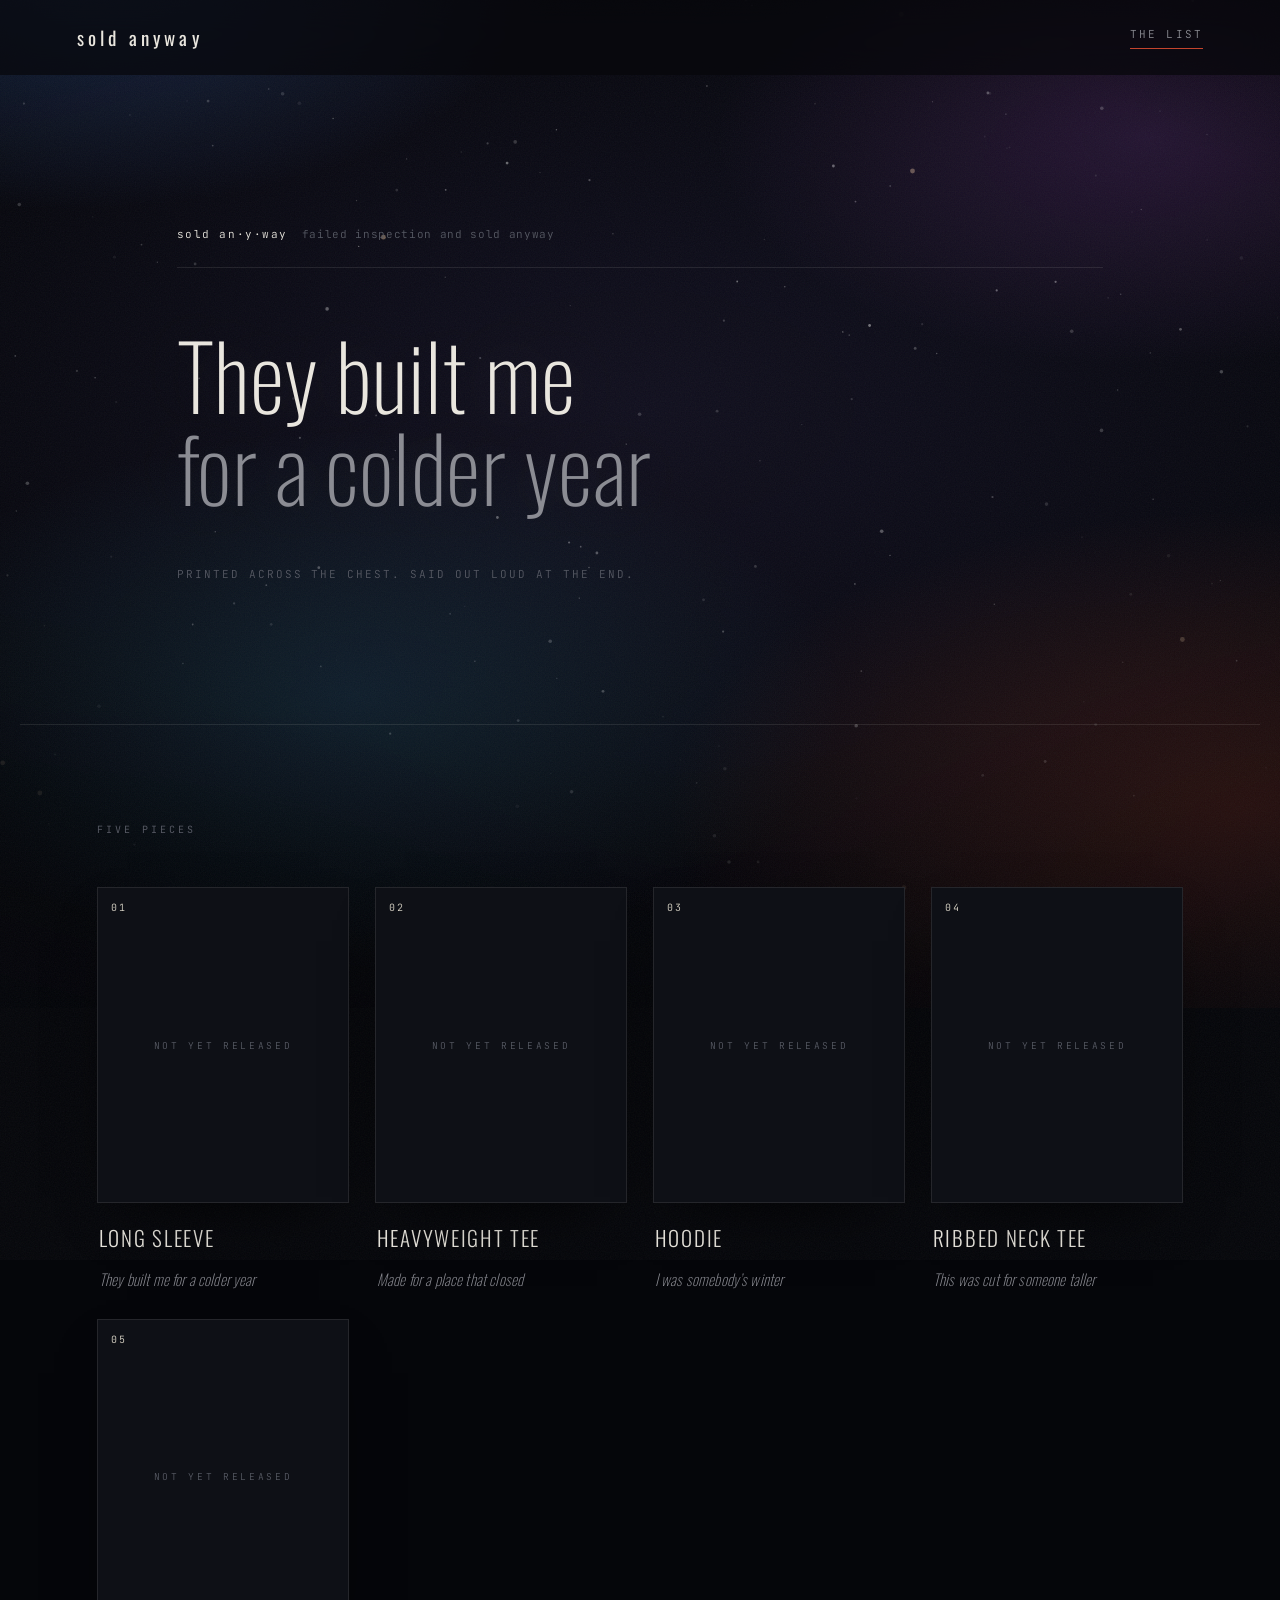
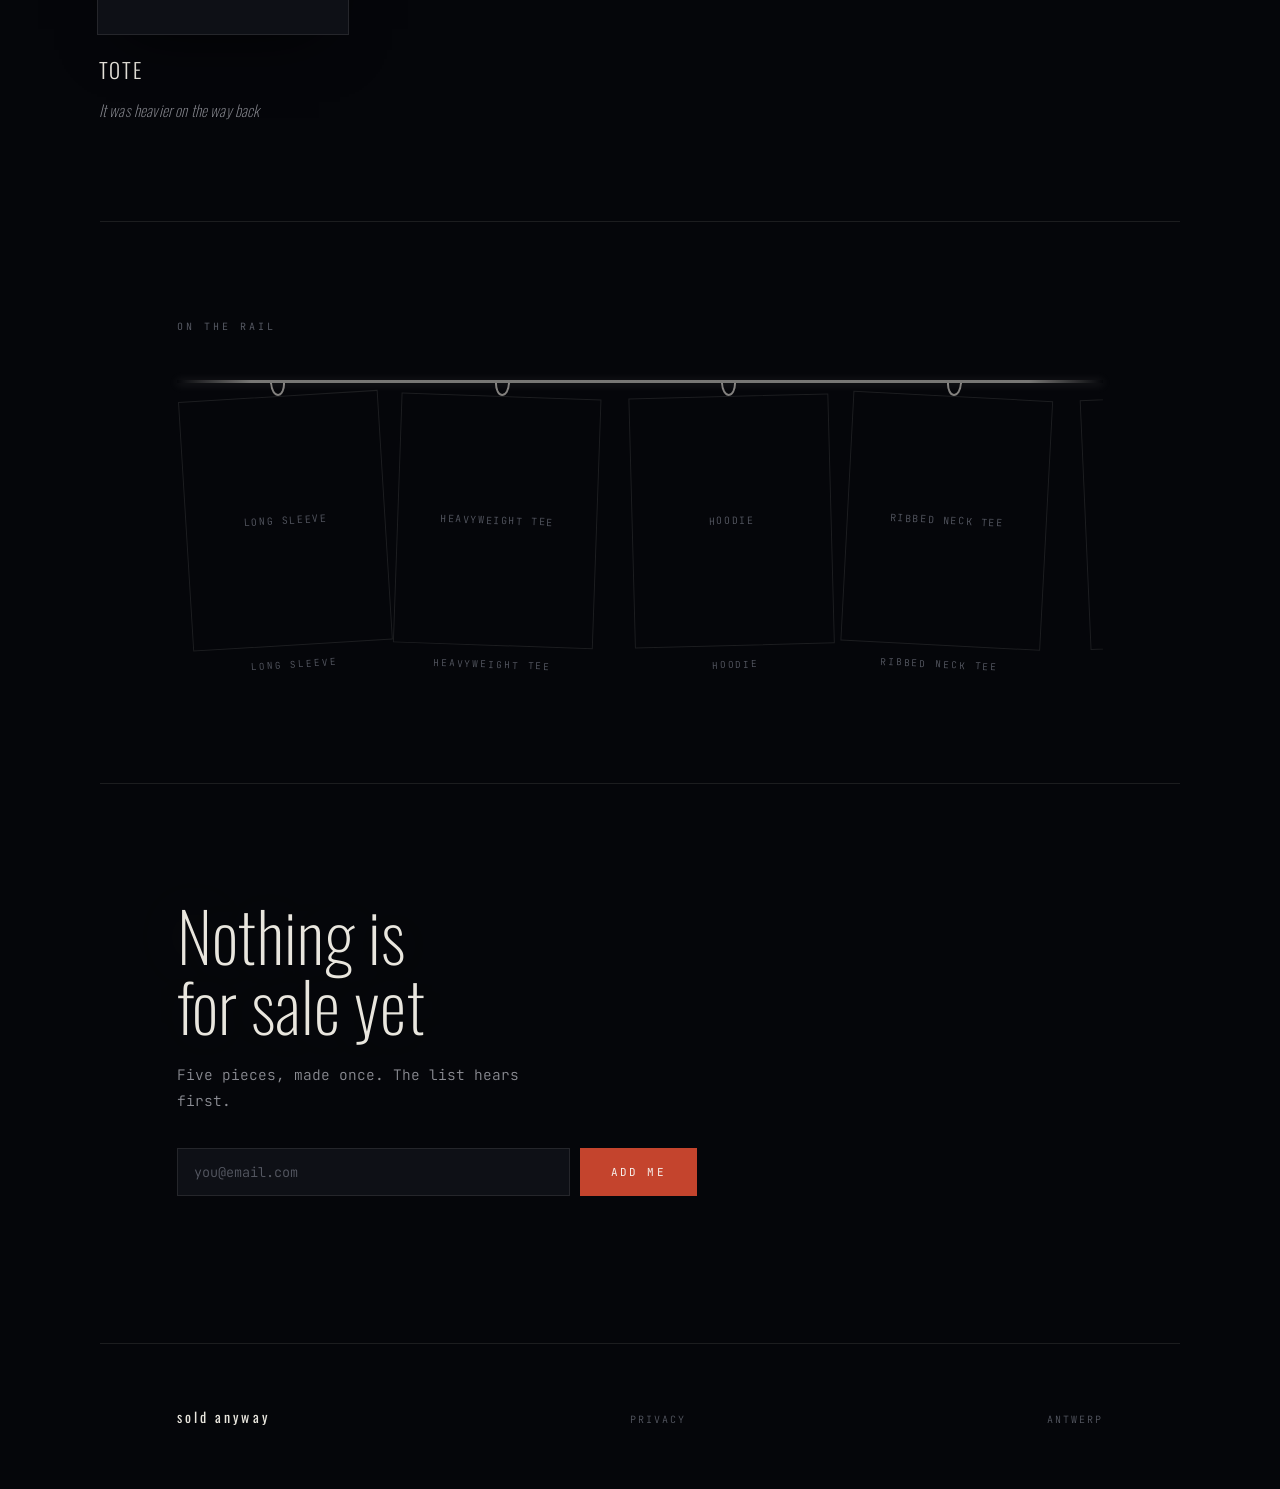
==== commit bb15de27: "Add the viewer and the rail; fix an overlay that blocked every click Clicking a piece now glides it " ====
--- a/index.html
+++ b/index.html
@@ -52,13 +52,10 @@
   <ul class="list" id="piecesList"></ul>
 </section>
 
-<section class="fragment">
-  <blockquote>
-    <p>Everything here was made wrong on purpose.</p>
-    <p>The cotton is heavier than it needs to be. The colour is garment-dyed, so it
-      comes out slightly different every run. Nothing on the outside says who made it.</p>
-    <p>None of it passed. All of it shipped.</p>
-  </blockquote>
+<section class="rack" id="rack">
+  <h2 class="label">On the rail</h2>
+  <div class="rail" aria-hidden="true"></div>
+  <ul class="hangers" id="rackList"></ul>
 </section>
 
 <section class="join" id="list">
@@ -80,6 +77,16 @@
   <a href="privacy.html" class="dim">Privacy</a>
   <span class="dim">Antwerp</span>
 </footer>
+
+<!-- VIEWER -->
+<div class="viewer" id="viewer" hidden aria-hidden="true">
+  <button type="button" class="viewer-close" id="viewerClose" aria-label="Close">&times;</button>
+  <figure class="viewer-stage">
+    <img id="viewerFront" alt="">
+    <img id="viewerBack" alt="">
+  </figure>
+  <figcaption class="viewer-cap"><span id="viewerName"></span><em id="viewerLine"></em></figcaption>
+</div>
 
 <!-- CART -->
 <div class="drawer-scrim" id="drawerScrim" hidden></div>
--- a/styles.css
+++ b/styles.css
@@ -412,3 +412,99 @@
   padding:2px 0 2px 18px; margin-bottom:8px; }
 .prose a{ color:var(--bone); border-bottom:1px solid var(--red); }
 .prose .updated{ margin-top:clamp(40px,6vw,64px); font-size:12px; color:var(--dim); }
+
+/* --- selected size: unmistakable ---------------------------- */
+.size[aria-pressed="true"]{
+  color:#07080C !important; background:var(--bone) !important;
+  border-color:var(--bone) !important; font-weight:600 !important;
+  transform:translateY(-2px) scale(1.06);
+  box-shadow:0 0 0 2px var(--bone), 0 8px 22px -6px rgba(233,230,222,.75);
+}
+
+/* --- viewer -------------------------------------------------- */
+.viewer[hidden]{ display:none !important; }   /* display:flex would defeat [hidden] */
+.viewer{
+  position:fixed; inset:0; z-index:80;
+  display:flex; flex-direction:column; align-items:center; justify-content:center;
+  background:rgba(4,5,9,.94); backdrop-filter:blur(10px);
+  opacity:0; transition:opacity .38s ease;
+}
+.viewer.open{ opacity:1; }
+.viewer-stage{
+  position:relative; margin:0; width:min(74vw,520px); aspect-ratio:4/5;
+  transform:translateY(26px) scale(.86); opacity:0;
+  transition:transform .82s cubic-bezier(.16,.84,.24,1), opacity .5s ease;
+}
+.viewer.open .viewer-stage{ transform:none; opacity:1; }
+.viewer-stage img{
+  position:absolute; inset:0; width:100%; height:100%; object-fit:contain;
+  transition:opacity .85s ease, transform .85s ease;
+  backface-visibility:hidden;
+}
+#viewerBack{ opacity:0; transform:rotateY(-14deg) scale(.98); }
+.viewer.turned #viewerFront{ opacity:0; transform:rotateY(14deg) scale(.98); }
+.viewer.turned #viewerBack{ opacity:1; transform:none; }
+.viewer-cap{
+  margin-top:26px; text-align:center; opacity:0; transition:opacity .5s ease .3s;
+}
+.viewer.open .viewer-cap{ opacity:1; }
+.viewer-cap span{
+  display:block; font-family:var(--f-disp); font-weight:300; font-size:20px;
+  letter-spacing:.1em; text-transform:uppercase; color:var(--bone);
+}
+.viewer-cap em{
+  display:block; margin-top:8px; font-family:var(--f-disp); font-style:italic;
+  font-weight:200; font-size:16px; color:var(--ash);
+}
+.viewer-close{
+  position:absolute; top:22px; right:26px; z-index:2;
+  background:none; border:0; color:var(--ash); font-size:34px; line-height:1;
+  cursor:pointer; transition:color .2s;
+}
+.viewer-close:hover{ color:var(--bone); }
+@media (prefers-reduced-motion:reduce){
+  .viewer, .viewer-stage, .viewer-stage img, .viewer-cap{ transition:none; }
+}
+
+/* --- the rail ------------------------------------------------ */
+.rack{
+  max-width:var(--maxw); margin:0 auto;
+  padding:clamp(50px,8vw,96px) var(--pad) clamp(56px,9vw,110px);
+  border-top:1px solid var(--rule); position:relative;
+}
+.rail{
+  height:3px; margin:clamp(26px,4vw,44px) 0 0;
+  background:linear-gradient(90deg, transparent, rgba(233,230,222,.5) 8%, rgba(233,230,222,.5) 92%, transparent);
+  box-shadow:0 1px 10px rgba(233,230,222,.18);
+}
+.hangers{
+  list-style:none; margin:0; padding:0;
+  display:flex; gap:clamp(10px,2vw,26px); align-items:flex-start;
+  overflow-x:auto; scrollbar-width:none;
+}
+.hangers::-webkit-scrollbar{ display:none; }
+.hang{
+  flex:0 0 auto; width:clamp(130px,17vw,200px);
+  display:flex; flex-direction:column; align-items:center;
+  transform-origin:top center; transform:rotate(var(--tilt));
+  transition:transform .5s cubic-bezier(.2,.8,.3,1);
+}
+.hang:hover{ transform:rotate(0deg) translateY(4px); }
+.hook{
+  width:15px; height:26px; margin-top:-13px;
+  border:2px solid rgba(233,230,222,.55); border-top:0;
+  border-radius:0 0 50% 50%;
+}
+.hang img{
+  width:100%; aspect-ratio:4/5; object-fit:contain; display:block;
+  filter:saturate(.85) contrast(1.05) drop-shadow(0 18px 26px rgba(0,0,0,.55));
+}
+.hang-wait{
+  width:100%; aspect-ratio:4/5; display:flex; align-items:center; justify-content:center;
+  border:1px solid var(--rule); font-family:var(--f-mono); font-size:10px;
+  letter-spacing:.16em; text-transform:uppercase; color:var(--dim); text-align:center; padding:8px;
+}
+.hang-name{
+  margin-top:10px; font-family:var(--f-mono); font-size:9.5px;
+  letter-spacing:.2em; text-transform:uppercase; color:var(--dim);
+}
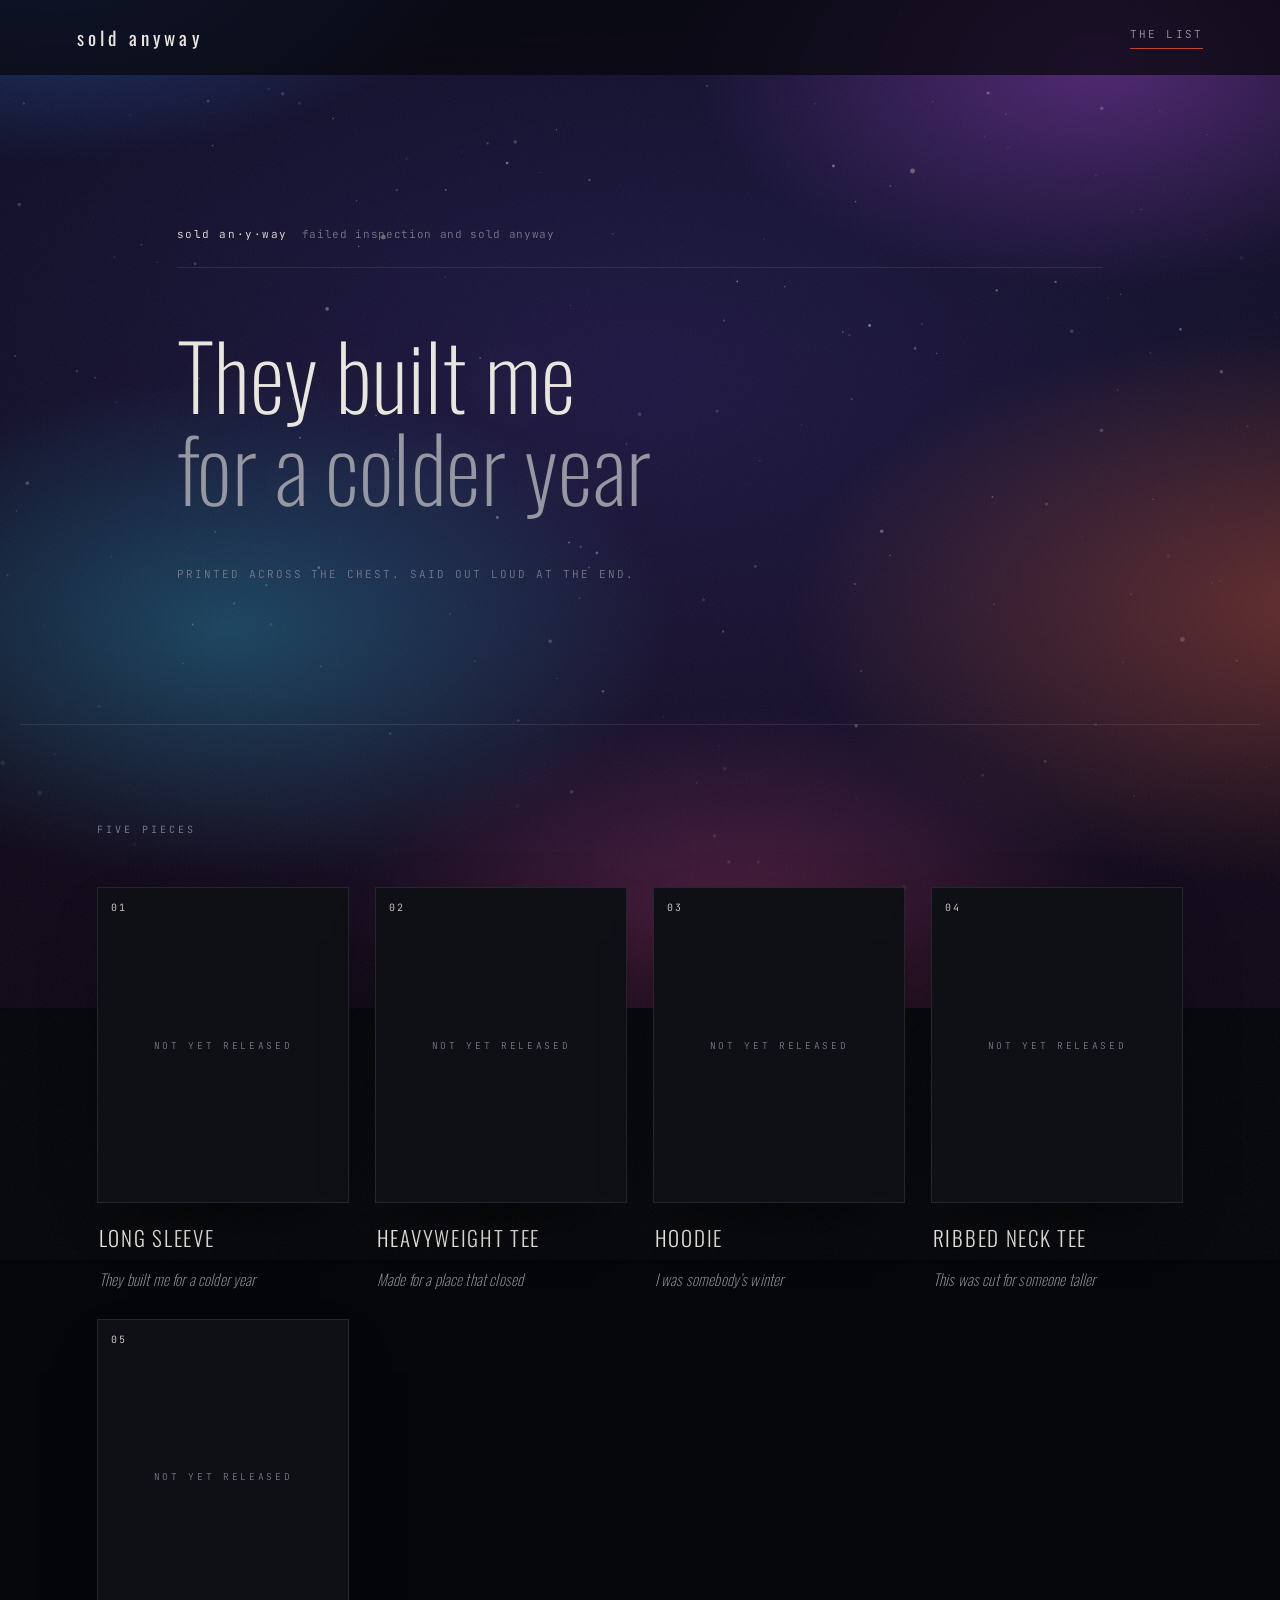
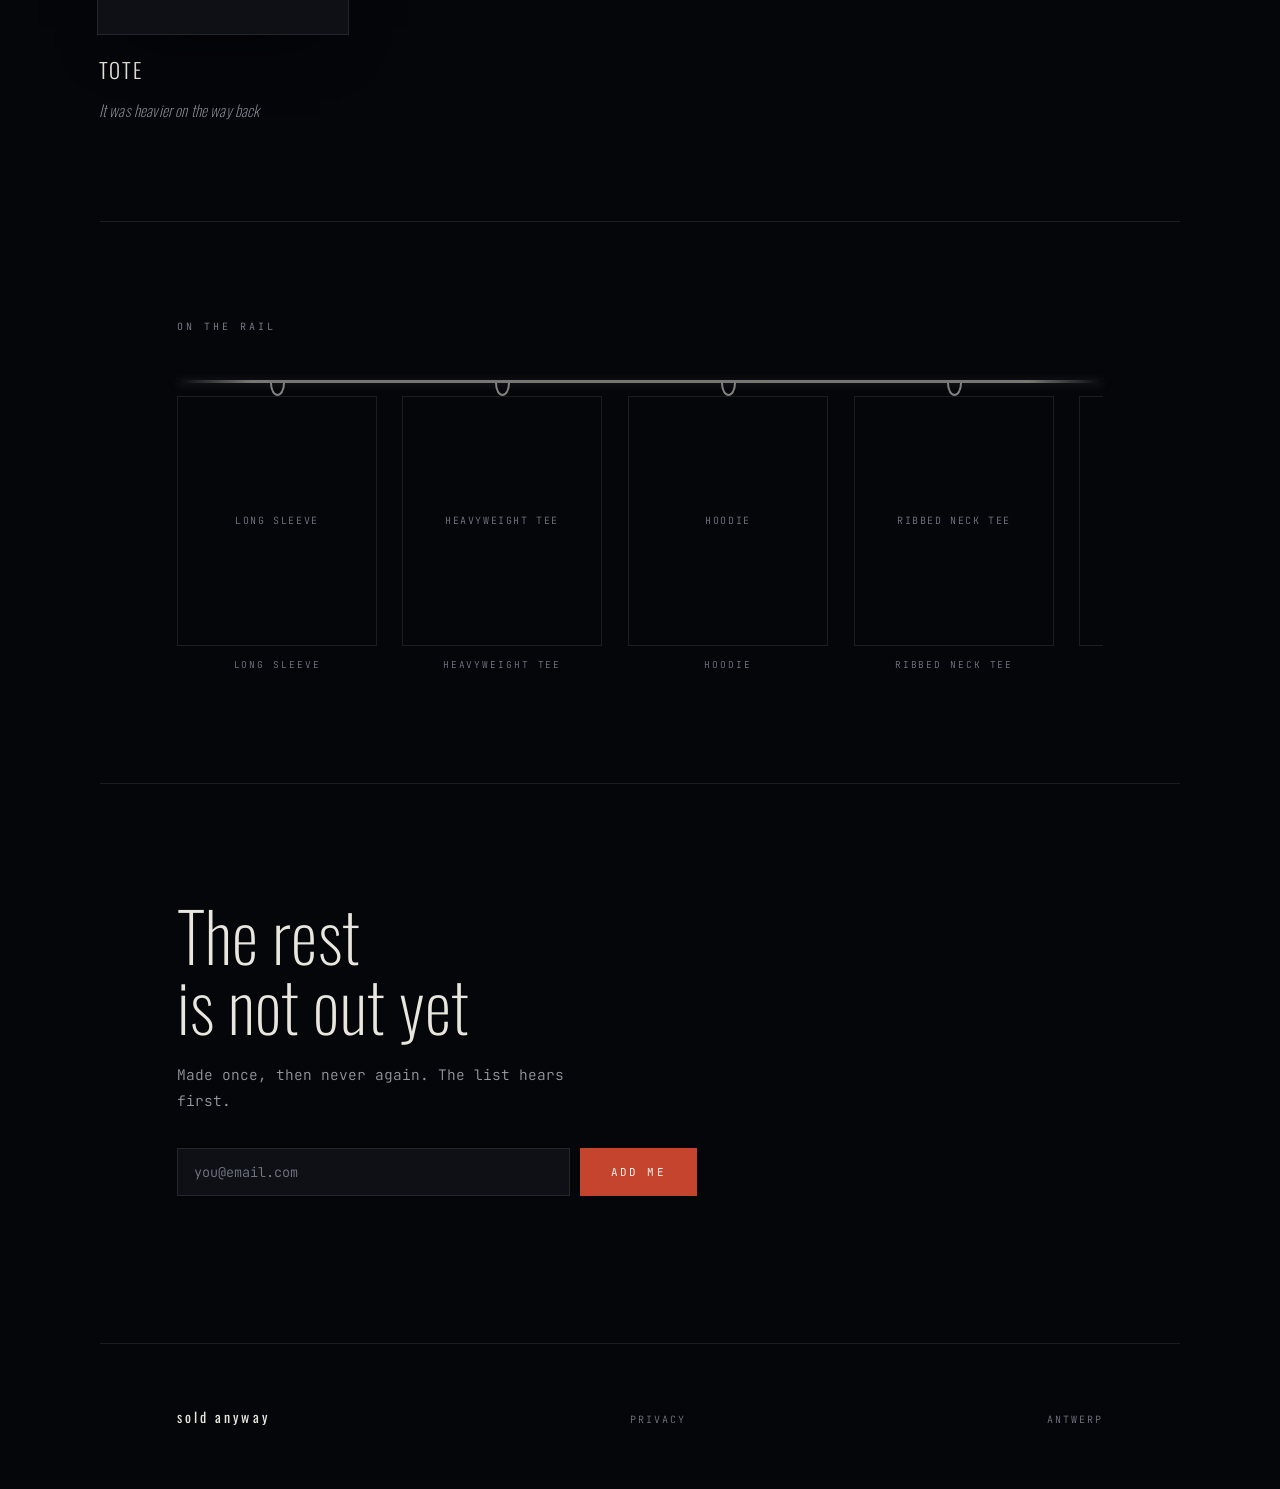
==== commit 92db4d78: "Site: readable colourways, lit viewer, swinging rail, brighter sky The buy block had never been styl" ====
--- a/index.html
+++ b/index.html
@@ -48,7 +48,7 @@
 <main>
 
 <section class="pieces" id="pieces">
-  <h2 class="label">Five pieces</h2>
+  <h2 class="label" id="pieceCount">Five pieces</h2>
   <ul class="list" id="piecesList"></ul>
 </section>
 
@@ -59,8 +59,8 @@
 </section>
 
 <section class="join" id="list">
-  <h2 class="line line-sm">Nothing is<br>for sale yet</h2>
-  <p class="join-copy">Five pieces, made once. The list hears first.</p>
+  <h2 class="line line-sm">The rest<br>is not out yet</h2>
+  <p class="join-copy">Made once, then never again. The list hears first.</p>
 
   <form id="form" novalidate>
     <label class="sr-only" for="email">Email address</label>
@@ -81,6 +81,7 @@
 <!-- VIEWER -->
 <div class="viewer" id="viewer" hidden aria-hidden="true">
   <button type="button" class="viewer-close" id="viewerClose" aria-label="Close">&times;</button>
+  <span class="viewer-side" id="viewerSide">front</span>
   <figure class="viewer-stage">
     <img id="viewerFront" alt="">
     <img id="viewerBack" alt="">
--- a/styles.css
+++ b/styles.css
@@ -9,8 +9,8 @@
   --ink:    #05060A;
   --ink-2:  #0E1016;
   --bone:   #E9E6DE;
-  --ash:    #8B8C93;
-  --dim:    #565963;
+  --ash:    #9698A1;
+  --dim:    #767986;
   --rule:   rgba(233,230,222,.10);
   --red:    #C4442D;
 
@@ -63,11 +63,13 @@
   position:fixed; inset:-12%; z-index:0; pointer-events:none;
   animation:drift 78s ease-in-out infinite alternate;
   background:
-    radial-gradient(46% 34% at 14% 6%,   rgba(70,120,220,.30), transparent 66%),
-    radial-gradient(40% 30% at 82% 22%,  rgba(150,72,190,.20), transparent 68%),
-    radial-gradient(52% 38% at 88% 82%,  rgba(214,74,44,.20),  transparent 70%),
-    radial-gradient(44% 34% at 32% 72%,  rgba(46,150,190,.15), transparent 70%),
-    radial-gradient(78% 60% at 50% 46%,  rgba(96,78,170,.13),  transparent 76%);
+    radial-gradient(44% 32% at 12% 3%,   rgba(64,130,255,.46), transparent 66%),
+    radial-gradient(38% 30% at 79% 15%,  rgba(176,74,224,.40), transparent 68%),
+    radial-gradient(48% 36% at 93% 64%,  rgba(255,106,58,.34), transparent 70%),
+    radial-gradient(40% 32% at 24% 66%,  rgba(38,190,216,.30), transparent 70%),
+    radial-gradient(34% 26% at 56% 92%,  rgba(236,72,142,.26), transparent 72%),
+    radial-gradient(88% 68% at 50% 44%,  rgba(88,64,192,.26),  transparent 78%),
+    linear-gradient(178deg, #090B1E 0%, #0A0917 52%, #150A1C 100%);
 }
 .sky::before{
   content:''; position:absolute; inset:0;
@@ -103,7 +105,7 @@
 }
 .sky::after{
   content:''; position:absolute; inset:0;
-  background:radial-gradient(118% 88% at 50% 44%, transparent 38%, rgba(3,4,9,.80) 100%);
+  background:radial-gradient(124% 94% at 50% 42%, transparent 46%, rgba(4,4,12,.60) 100%);
 }
 .haze{
   position:fixed; inset:-40%; z-index:0; pointer-events:none; opacity:.055;
@@ -216,7 +218,7 @@
 }
 
 .p-body{ padding:16px 2px 0; display:flex; flex-direction:column; flex:1; }
-.p-head{ display:flex; justify-content:space-between; align-items:baseline; gap:14px; }
+.p-head{ display:flex; justify-content:space-between; align-items:baseline; gap:4px 14px; flex-wrap:wrap; }
 .p-name{
   margin:0; font-family:var(--f-disp); font-weight:300;
   font-size:clamp(17px,2vw,21px); letter-spacing:.08em;
@@ -226,6 +228,57 @@
 .p-line{
   margin:9px 0 0; font-family:var(--f-disp); font-weight:200; font-style:italic;
   font-size:15.5px; letter-spacing:.01em; color:var(--ash);
+}
+
+
+/* --- buy: colourway, size, add ------------------------------- */
+/* The colour has to be readable without hovering, so the chip is
+   a real disc and the name is spelled out beside it. */
+.buy{ margin-top:auto; padding-top:18px; display:flex; flex-direction:column; gap:13px; }
+
+.colours{ display:flex; align-items:center; gap:8px; flex-wrap:wrap; }
+.sw{
+  width:21px; height:21px; padding:0; cursor:pointer;
+  background:none; border:1px solid var(--rule); border-radius:50%;
+  display:grid; place-items:center;
+  transition:border-color .25s ease, transform .25s ease;
+}
+.sw i{
+  display:block; width:13px; height:13px; border-radius:50%;
+  box-shadow:inset 0 0 0 1px rgba(0,0,0,.4);
+}
+.sw:hover{ border-color:var(--ash); }
+.sw[aria-pressed="true"]{ border-color:var(--bone); transform:scale(1.08); }
+.sw-name{
+  margin-left:5px; font-family:var(--f-mono); font-size:10px;
+  letter-spacing:.2em; text-transform:uppercase; color:var(--ash);
+}
+
+.sizes{ display:flex; flex-wrap:wrap; gap:6px; }
+.size{
+  min-width:40px; padding:8px 10px; cursor:pointer;
+  background:rgba(233,230,222,.035); color:var(--ash);
+  border:1px solid var(--rule);
+  font-family:var(--f-mono); font-weight:300; font-size:10.5px;
+  letter-spacing:.14em; text-transform:uppercase;
+  transition:background .22s ease, color .22s ease, border-color .22s ease;
+}
+.size:hover:not(:disabled){ color:var(--bone); border-color:rgba(233,230,222,.26); }
+.size:disabled{ opacity:.3; cursor:default; text-decoration:line-through; }
+
+.buyrow{ display:flex; align-items:center; gap:14px; }
+.add{
+  padding:11px 26px; cursor:pointer;
+  background:none; color:var(--bone); border:1px solid rgba(233,230,222,.34);
+  font-family:var(--f-mono); font-size:10.5px; font-weight:400;
+  letter-spacing:.24em; text-transform:uppercase;
+  transition:background .25s ease, color .25s ease, border-color .25s ease;
+}
+.add:hover:not(:disabled){ background:var(--bone); color:#07080C; border-color:var(--bone); }
+.add:disabled{ color:var(--dim); border-color:var(--rule); cursor:default; }
+.added{
+  font-family:var(--f-mono); font-size:9.5px; letter-spacing:.24em;
+  text-transform:uppercase; color:var(--ash);
 }
 
 /* --- fragment ----------------------------------------------- */
@@ -413,12 +466,11 @@
 .prose a{ color:var(--bone); border-bottom:1px solid var(--red); }
 .prose .updated{ margin-top:clamp(40px,6vw,64px); font-size:12px; color:var(--dim); }
 
-/* --- selected size: unmistakable ---------------------------- */
+/* --- selected size: read as a shade, not a slab -------------- */
 .size[aria-pressed="true"]{
-  color:#07080C !important; background:var(--bone) !important;
-  border-color:var(--bone) !important; font-weight:600 !important;
-  transform:translateY(-2px) scale(1.06);
-  box-shadow:0 0 0 2px var(--bone), 0 8px 22px -6px rgba(233,230,222,.75);
+  background:rgba(233,230,222,.16);
+  color:var(--bone);
+  border-color:rgba(233,230,222,.46);
 }
 
 /* --- viewer -------------------------------------------------- */
@@ -426,26 +478,50 @@
 .viewer{
   position:fixed; inset:0; z-index:80;
   display:flex; flex-direction:column; align-items:center; justify-content:center;
+  gap:clamp(18px,3.4vh,34px);
+  padding:clamp(52px,8vh,88px) clamp(20px,7vw,110px) clamp(30px,5vh,58px);
   background:rgba(4,5,9,.94); backdrop-filter:blur(10px);
   opacity:0; transition:opacity .38s ease;
 }
 .viewer.open{ opacity:1; }
+/* The stage is sized off the viewport height as well as its width, so the
+   caption sits under the garment instead of being pushed to the floor. */
 .viewer-stage{
-  position:relative; margin:0; width:min(74vw,520px); aspect-ratio:4/5;
+  position:relative; margin:0;
+  width:min(72vw,480px); height:min(54vh,560px); max-width:100%;
   transform:translateY(26px) scale(.86); opacity:0;
   transition:transform .82s cubic-bezier(.16,.84,.24,1), opacity .5s ease;
 }
+/* A black colourway on a black ground is a silhouette. This lights it. */
+.viewer-stage::before{
+  content:''; position:absolute; inset:-22% -20%; z-index:0;
+  background:radial-gradient(52% 48% at 50% 44%,
+    rgba(140,130,244,.30), rgba(120,86,204,.17) 36%,
+    rgba(92,66,164,.07) 62%, transparent 84%);
+  filter:blur(22px);
+}
 .viewer.open .viewer-stage{ transform:none; opacity:1; }
 .viewer-stage img{
-  position:absolute; inset:0; width:100%; height:100%; object-fit:contain;
+  position:absolute; inset:0; z-index:1; width:100%; height:100%; object-fit:contain;
   transition:opacity .85s ease, transform .85s ease;
   backface-visibility:hidden;
+  filter:drop-shadow(0 26px 40px rgba(0,0,0,.6));
 }
 #viewerBack{ opacity:0; transform:rotateY(-14deg) scale(.98); }
 .viewer.turned #viewerFront{ opacity:0; transform:rotateY(14deg) scale(.98); }
 .viewer.turned #viewerBack{ opacity:1; transform:none; }
+/* which face you are looking at, down the left edge */
+.viewer-side{
+  position:absolute; top:50%; left:calc(50% - min(36vw,240px) - 30px);
+  transform:translateY(-50%);
+  writing-mode:vertical-rl; text-orientation:mixed;
+  font-family:var(--f-mono); font-size:10px; font-weight:300;
+  letter-spacing:.44em; text-transform:uppercase; color:var(--ash);
+  opacity:0; transition:opacity .6s ease; pointer-events:none;
+}
+.viewer-side.in{ opacity:.62; }
 .viewer-cap{
-  margin-top:26px; text-align:center; opacity:0; transition:opacity .5s ease .3s;
+  margin:0; text-align:center; opacity:0; transition:opacity .5s ease .3s;
 }
 .viewer.open .viewer-cap{ opacity:1; }
 .viewer-cap span{
@@ -463,7 +539,7 @@
 }
 .viewer-close:hover{ color:var(--bone); }
 @media (prefers-reduced-motion:reduce){
-  .viewer, .viewer-stage, .viewer-stage img, .viewer-cap{ transition:none; }
+  .viewer, .viewer-stage, .viewer-stage img, .viewer-cap, .viewer-side{ transition:none; }
 }
 
 /* --- the rail ------------------------------------------------ */
@@ -486,10 +562,25 @@
 .hang{
   flex:0 0 auto; width:clamp(130px,17vw,200px);
   display:flex; flex-direction:column; align-items:center;
-  transform-origin:top center; transform:rotate(var(--tilt));
-  transition:transform .5s cubic-bezier(.2,.8,.3,1);
-}
-.hang:hover{ transform:rotate(0deg) translateY(4px); }
+  transform-origin:top center; transform:rotate(0deg);
+  transition:transform 1.05s cubic-bezier(.22,.66,.26,1);
+  will-change:transform;
+}
+/* Pushed aside while you hold it, and it keeps swinging once you let go. */
+.hang:hover{ transform:rotate(var(--tilt)) translateY(3px); }
+.hang.swing{ animation:swing 2.15s cubic-bezier(.33,.06,.28,.98) both; }
+@keyframes swing{
+  0%   { transform:rotate(var(--tilt)) translateY(3px); }
+  22%  { transform:rotate(calc(var(--tilt) * -.5)); }
+  44%  { transform:rotate(calc(var(--tilt) * .26)); }
+  64%  { transform:rotate(calc(var(--tilt) * -.13)); }
+  82%  { transform:rotate(calc(var(--tilt) * .055)); }
+  100% { transform:rotate(0deg); }
+}
+@media (prefers-reduced-motion:reduce){
+  .hang{ transition:none; }
+  .hang.swing{ animation:none; }
+}
 .hook{
   width:15px; height:26px; margin-top:-13px;
   border:2px solid rgba(233,230,222,.55); border-top:0;
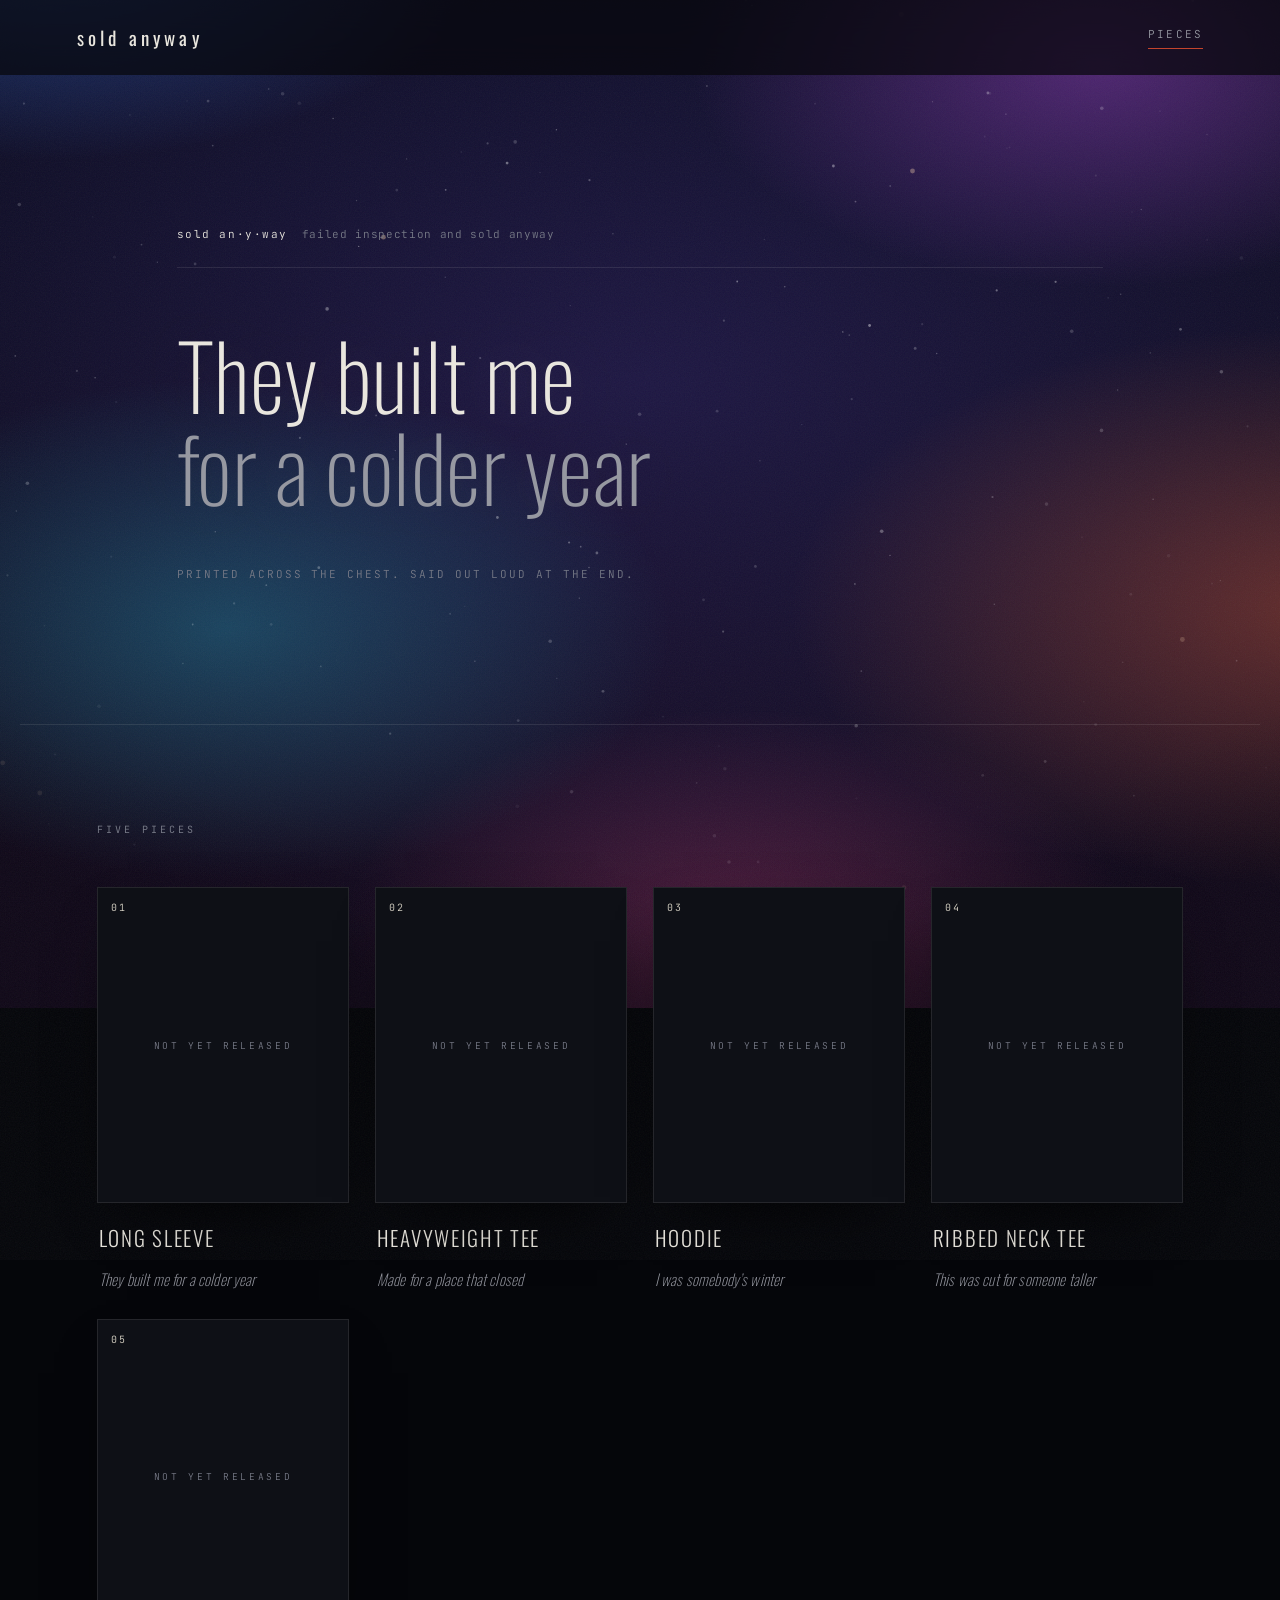
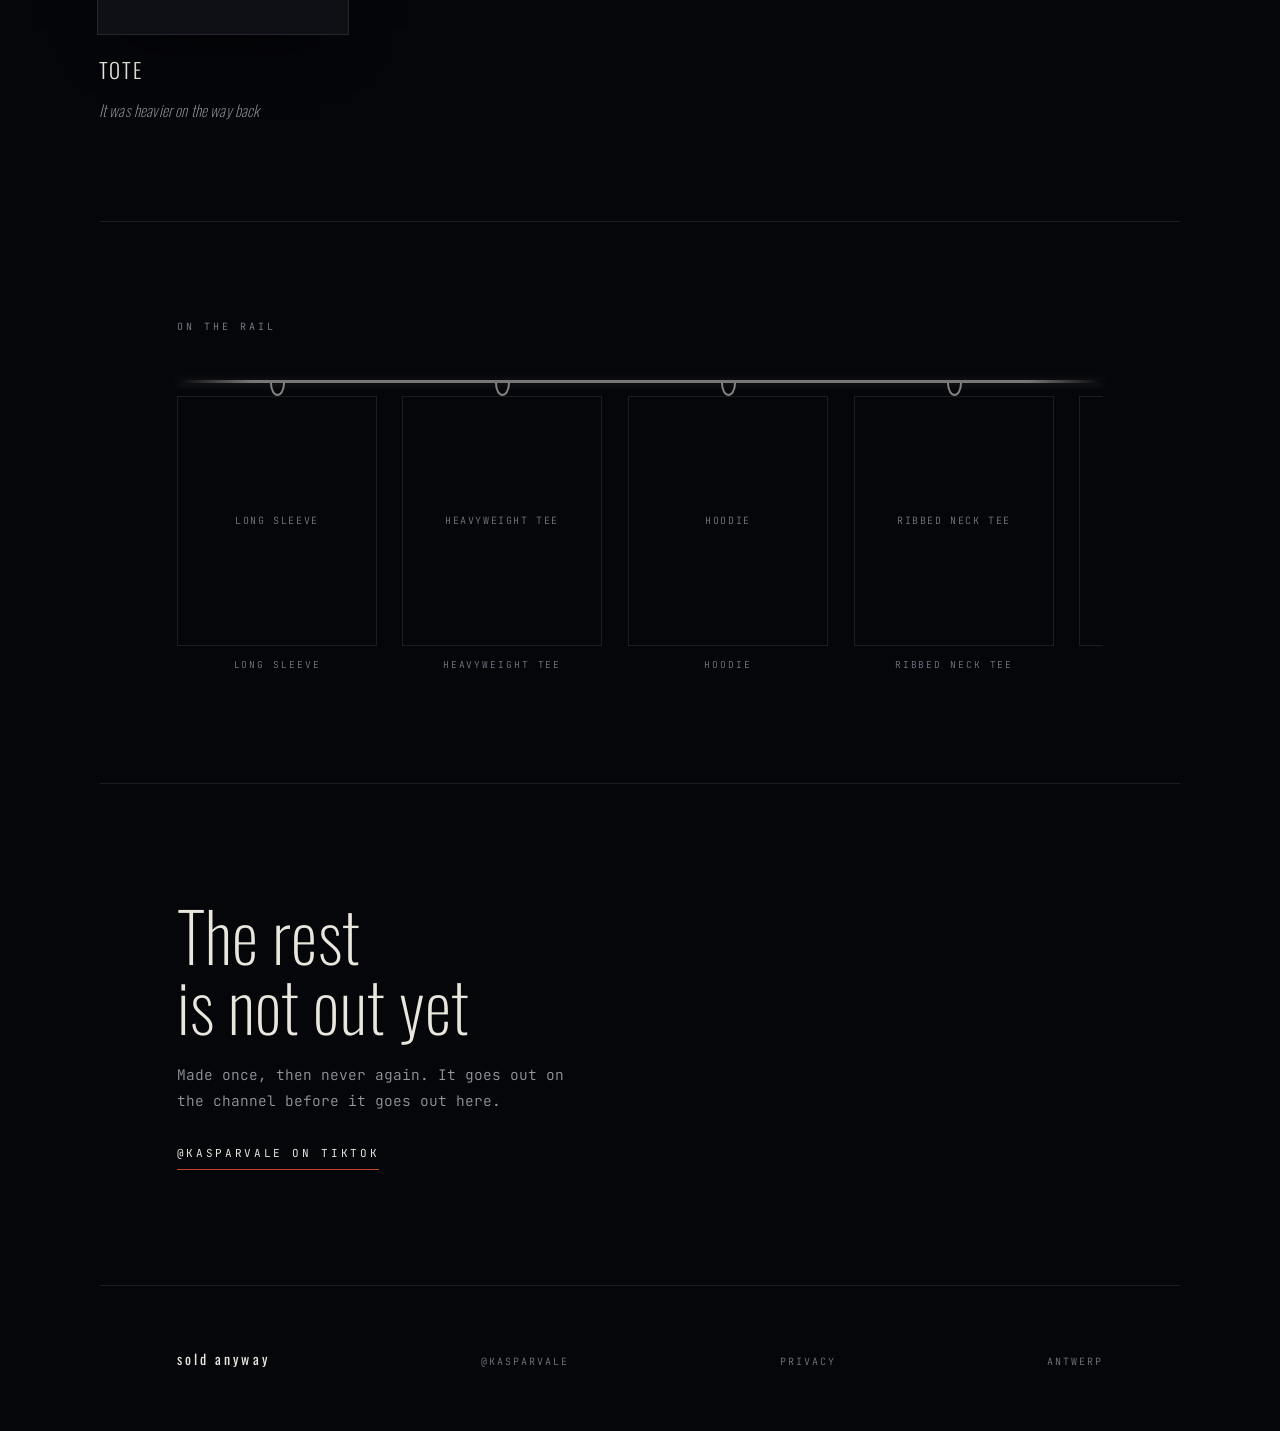
==== commit 68d994e4: "Drop the waitlist; send people to the channel instead The form promised a list that had no endpoint " ====
--- a/index.html
+++ b/index.html
@@ -24,7 +24,7 @@
 <nav id="nav">
   <a href="#top" class="wordmark">sold anyway</a>
   <div class="nav-right">
-    <a href="#list" class="nav-link">The list</a>
+    <a href="#pieces" class="nav-link">Pieces</a>
     <button type="button" class="cart-btn" id="cartBtn" aria-haspopup="dialog" hidden>
       Cart <span class="cart-n" id="cartN">0</span>
     </button>
@@ -58,22 +58,19 @@
   <ul class="hangers" id="rackList"></ul>
 </section>
 
-<section class="join" id="list">
+<section class="join" id="more">
   <h2 class="line line-sm">The rest<br>is not out yet</h2>
-  <p class="join-copy">Made once, then never again. The list hears first.</p>
-
-  <form id="form" novalidate>
-    <label class="sr-only" for="email">Email address</label>
-    <input type="email" id="email" placeholder="you@email.com" autocomplete="email" required>
-    <button type="submit">Add me</button>
-    <p class="msg" id="msg" role="status" aria-live="polite"></p>
-  </form>
+  <p class="join-copy">Made once, then never again. It goes out on the channel before it goes out here.</p>
+  <a class="join-link" href="https://www.tiktok.com/@kasparvale"
+     target="_blank" rel="noopener">@kasparvale on TikTok</a>
 </section>
 
 </main>
 
 <footer>
   <span class="wordmark wordmark-sm">sold anyway</span>
+  <a href="https://www.tiktok.com/@kasparvale" class="dim"
+     target="_blank" rel="noopener">@kasparvale</a>
   <a href="privacy.html" class="dim">Privacy</a>
   <span class="dim">Antwerp</span>
 </footer>
--- a/styles.css
+++ b/styles.css
@@ -305,33 +305,14 @@
 }
 .join-copy{ margin-top:22px; color:var(--ash); max-width:44ch; }
 
-#form{ display:flex; flex-wrap:wrap; gap:10px; margin-top:34px; max-width:520px; }
-#form input{
-  flex:1 1 240px; min-width:0; padding:14px 16px;
-  background:var(--ink-2); color:var(--bone);
-  border:1px solid var(--rule);
-  font-family:var(--f-mono); font-weight:300; font-size:13.5px;
-  transition:border-color .25s;
-}
-#form input::placeholder{ color:var(--dim); }
-#form input:focus{ outline:none; border-color:var(--ash); }
-#form input.err{ border-color:var(--red); }
-#form button{
-  padding:14px 30px; cursor:pointer;
-  background:var(--red); color:#F6F0EC; border:1px solid var(--red);
+.join-link{
+  display:inline-block; margin-top:30px; padding-bottom:5px;
   font-family:var(--f-mono); font-size:11px; font-weight:400;
-  letter-spacing:.2em; text-transform:uppercase;
-  transition:opacity .2s;
-}
-#form button:hover{ opacity:.86; }
-#form button:disabled{ opacity:.5; cursor:default; }
-
-.msg{
-  flex:1 1 100%; min-height:20px; margin-top:2px;
-  font-size:11px; letter-spacing:.1em; text-transform:uppercase; color:var(--dim);
-}
-.msg.bad{ color:var(--red); }
-.msg.good{ color:var(--bone); }
+  letter-spacing:.24em; text-transform:uppercase; color:var(--bone);
+  border-bottom:1px solid var(--red);
+  transition:color .25s ease, border-color .25s ease;
+}
+.join-link:hover{ color:var(--red); border-color:var(--bone); }
 
 /* --- footer ------------------------------------------------- */
 footer{
@@ -434,15 +415,6 @@
 .drawer-msg.bad{ color:var(--red); }
 
 /* --- responsive --------------------------------------------- */
-@media (max-width:620px){
-  .list li{ grid-template-columns:1.9rem 1fr; }
-  .price{ grid-column:2; margin-top:6px; }
-  .state{ grid-column:2; margin-top:10px; }
-  .note{ margin-top:8px; }
-  #form input,
-  #form button{ flex:1 1 100%; }
-}
-
 
 /* --- prose page ---------------------------------------------- */
 .prose{
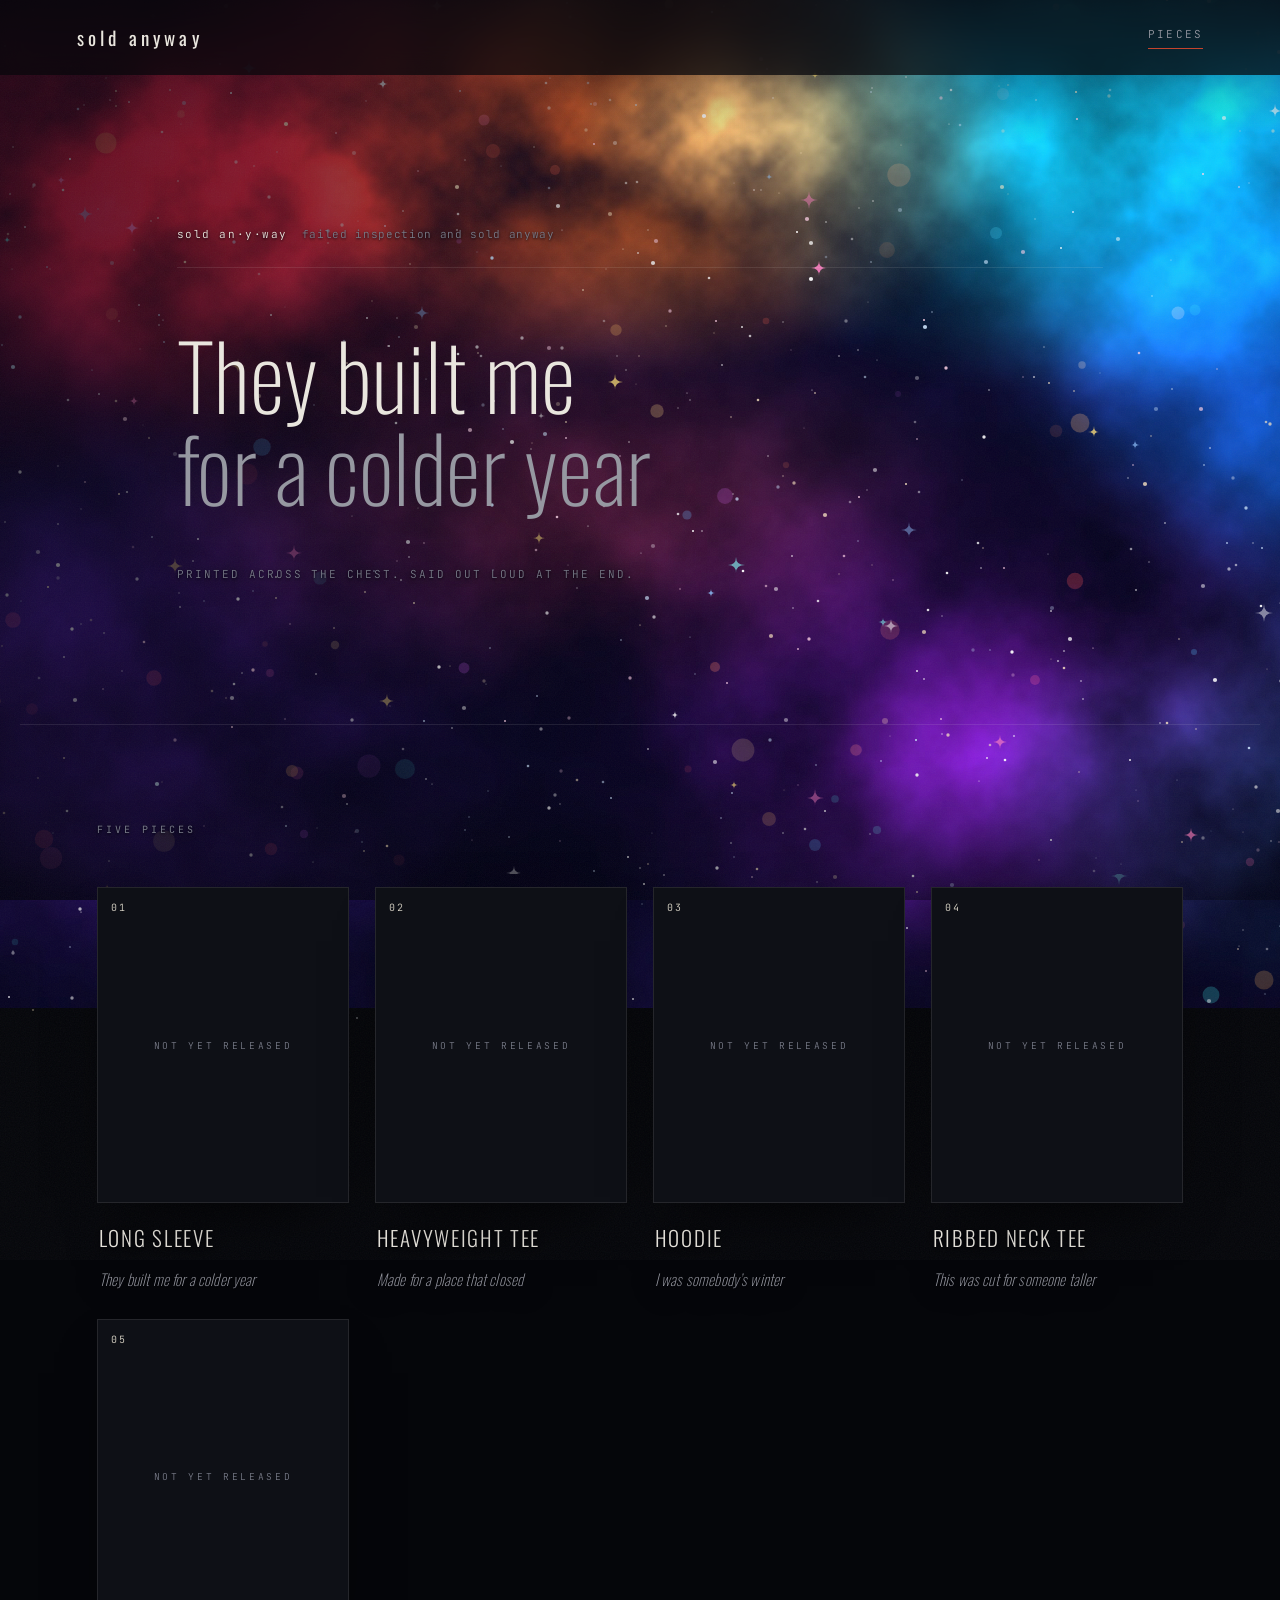
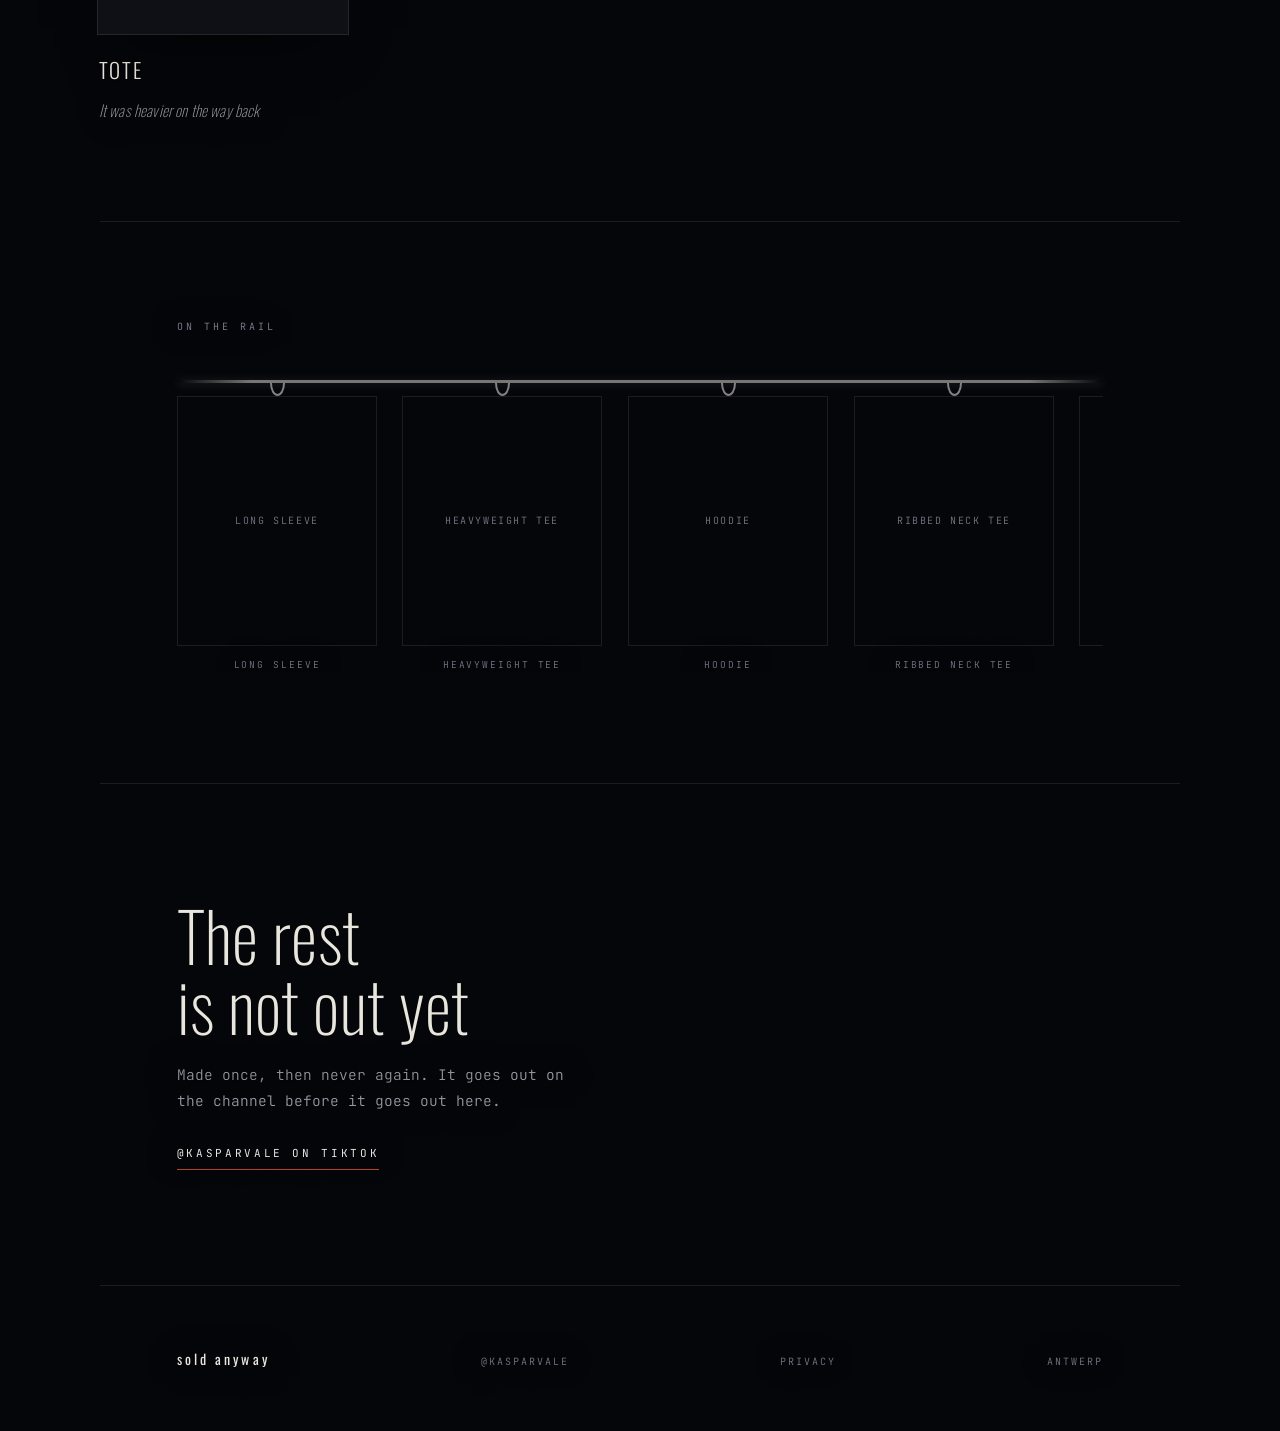
==== commit 76184fb8: "Sky: the actual Entergalactic ground, not a wash over black The background was gradients at low alph" ====
--- a/index.html
+++ b/index.html
@@ -19,6 +19,10 @@
 <body>
 
 <div class="sky" aria-hidden="true"></div>
+<div class="stars" aria-hidden="true"></div>
+<div class="bokeh" aria-hidden="true"></div>
+<div class="sparkle" aria-hidden="true"></div>
+<div class="scrim" aria-hidden="true"></div>
 <div class="haze" aria-hidden="true"></div>
 
 <nav id="nav">
--- a/styles.css
+++ b/styles.css
@@ -56,62 +56,81 @@
 .dim{ color:var(--dim); }
 
 /* --- ambient ------------------------------------------------- */
-/* Deep space read as depth, not as a palette: cold blue high, a violet
-   body through the middle, an ember low right, all sitting under a
-   vignette so the edges fall away. Fixed, so the page drifts through it. */
+/* Built the way the reference is: a rendered nebula carrying the colour
+   and the cloud structure, a dense star field over it, then bokeh discs
+   and four-point glints on top. All fixed, so the page travels through
+   it, and all drifting so it never sits still.
+   assets/sky.jpg is generated — see the note at the end of this file. */
 .sky{
   position:fixed; inset:-12%; z-index:0; pointer-events:none;
+  background:#06051A url("assets/sky.jpg") center/cover no-repeat;
   animation:drift 78s ease-in-out infinite alternate;
-  background:
-    radial-gradient(44% 32% at 12% 3%,   rgba(64,130,255,.46), transparent 66%),
-    radial-gradient(38% 30% at 79% 15%,  rgba(176,74,224,.40), transparent 68%),
-    radial-gradient(48% 36% at 93% 64%,  rgba(255,106,58,.34), transparent 70%),
-    radial-gradient(40% 32% at 24% 66%,  rgba(38,190,216,.30), transparent 70%),
-    radial-gradient(34% 26% at 56% 92%,  rgba(236,72,142,.26), transparent 72%),
-    radial-gradient(88% 68% at 50% 44%,  rgba(88,64,192,.26),  transparent 78%),
-    linear-gradient(178deg, #090B1E 0%, #0A0917 52%, #150A1C 100%);
-}
-.sky::before{
-  content:''; position:absolute; inset:0;
-  background-image:url("data:image/svg+xml,%3Csvg%20xmlns='http://www.w3.org/2000/svg'%20width='1400'%20height='1400'%3E%3Ccircle%20cx='453.4'%20cy='211.2'%20r='1.8'%20fill='%23fff'%20opacity='0.21'/%3E%3Ccircle%20cx='1149.8'%20cy='131.8'%20r='1.4'%20fill='%23fff'%20opacity='0.22'/%3E%3Ccircle%20cx='710.4'%20cy='52.5'%20r='1.1'%20fill='%23fff'%20opacity='0.46'/%3E%3Ccircle%20cx='336.9'%20cy='771.5'%20r='0.7'%20fill='%23fff'%20opacity='0.73'/%3E%3Ccircle%20cx='173.3'%20cy='312.5'%20r='1.8'%20fill='%23fff'%20opacity='0.57'/%3E%3Ccircle%20cx='86.6'%20cy='819.8'%20r='0.7'%20fill='%23fff'%20opacity='0.83'/%3E%3Ccircle%20cx='65.2'%20cy='1201.9'%20r='0.9'%20fill='%23fff'%20opacity='0.46'/%3E%3Ccircle%20cx='757.0'%20cy='799.3'%20r='1.4'%20fill='%23fff'%20opacity='0.73'/%3E%3Ccircle%20cx='253.0'%20cy='814.2'%20r='1.8'%20fill='%23fff'%20opacity='0.31'/%3E%3Ccircle%20cx='136.4'%20cy='997.0'%20r='1.4'%20fill='%23fff'%20opacity='0.22'/%3E%3Ccircle%20cx='288.3'%20cy='952.6'%20r='1.1'%20fill='%23fff'%20opacity='0.7'/%3E%3Ccircle%20cx='651.8'%20cy='1292.8'%20r='0.9'%20fill='%23fff'%20opacity='0.38'/%3E%3Ccircle%20cx='1112.1'%20cy='978.6'%20r='0.7'%20fill='%23fff'%20opacity='0.23'/%3E%3Ccircle%20cx='420.3'%20cy='693.2'%20r='0.9'%20fill='%23fff'%20opacity='0.67'/%3E%3Ccircle%20cx='403.1'%20cy='1372.2'%20r='0.7'%20fill='%23fff'%20opacity='0.52'/%3E%3Ccircle%20cx='230.9'%20cy='478.9'%20r='1.1'%20fill='%23fff'%20opacity='0.46'/%3E%3Ccircle%20cx='1346.8'%20cy='108.7'%20r='1.4'%20fill='%23fff'%20opacity='0.56'/%3E%3Ccircle%20cx='1225.7'%20cy='439.2'%20r='1.8'%20fill='%23fff'%20opacity='0.41'/%3E%3Ccircle%20cx='695.3'%20cy='1115.6'%20r='0.7'%20fill='%23fff'%20opacity='0.74'/%3E%3Ccircle%20cx='1322.6'%20cy='663.7'%20r='1.8'%20fill='%23fff'%20opacity='0.22'/%3E%3Ccircle%20cx='1023.6'%20cy='433.5'%20r='1.4'%20fill='%23fff'%20opacity='0.85'/%3E%3Ccircle%20cx='1150.7'%20cy='398.4'%20r='1.1'%20fill='%23fff'%20opacity='0.77'/%3E%3Ccircle%20cx='485.8'%20cy='1316.9'%20r='0.9'%20fill='%23fff'%20opacity='0.29'/%3E%3Ccircle%20cx='163.9'%20cy='82.5'%20r='0.9'%20fill='%23fff'%20opacity='0.27'/%3E%3Ccircle%20cx='346.7'%20cy='547.3'%20r='1.1'%20fill='%23fff'%20opacity='0.23'/%3E%3Ccircle%20cx='628.9'%20cy='769.2'%20r='0.7'%20fill='%23fff'%20opacity='0.73'/%3E%3Ccircle%20cx='1209.6'%20cy='389.8'%20r='1.1'%20fill='%23fff'%20opacity='0.84'/%3E%3Ccircle%20cx='955.8'%20cy='532.6'%20r='0.7'%20fill='%23fff'%20opacity='0.28'/%3E%3Ccircle%20cx='246.7'%20cy='324.7'%20r='0.7'%20fill='%23fff'%20opacity='0.19'/%3E%3Ccircle%20cx='1163.5'%20cy='255.3'%20r='0.9'%20fill='%23fff'%20opacity='0.18'/%3E%3Ccircle%20cx='586.5'%20cy='517.0'%20r='1.4'%20fill='%23fff'%20opacity='0.39'/%3E%3Ccircle%20cx='175.7'%20cy='1202.9'%20r='1.4'%20fill='%23fff'%20opacity='0.62'/%3E%3Ccircle%20cx='1035.7'%20cy='639.3'%20r='1.8'%20fill='%23fff'%20opacity='0.71'/%3E%3Ccircle%20cx='549.3'%20cy='558.6'%20r='0.7'%20fill='%23fff'%20opacity='0.5'/%3E%3Ccircle%20cx='560.6'%20cy='266.9'%20r='0.7'%20fill='%23fff'%20opacity='0.48'/%3E%3Ccircle%20cx='153.9'%20cy='841.0'%20r='0.7'%20fill='%23fff'%20opacity='0.18'/%3E%3Ccircle%20cx='211.8'%20cy='142.1'%20r='0.9'%20fill='%23fff'%20opacity='0.59'/%3E%3Ccircle%20cx='98.4'%20cy='291.1'%20r='1.1'%20fill='%23fff'%20opacity='0.28'/%3E%3Ccircle%20cx='353.2'%20cy='486.3'%20r='0.9'%20fill='%23fff'%20opacity='0.5'/%3E%3Ccircle%20cx='161.5'%20cy='683.3'%20r='1.1'%20fill='%23fff'%20opacity='0.5'/%3E%3Ccircle%20cx='436.6'%20cy='201.8'%20r='1.8'%20fill='%23fff'%20opacity='0.41'/%3E%3Ccircle%20cx='370.7'%20cy='1160.4'%20r='0.7'%20fill='%23fff'%20opacity='0.53'/%3E%3Ccircle%20cx='287.3'%20cy='1332.8'%20r='0.9'%20fill='%23fff'%20opacity='0.28'/%3E%3Ccircle%20cx='760.4'%20cy='37.9'%20r='1.4'%20fill='%23fff'%20opacity='0.38'/%3E%3Ccircle%20cx='900.1'%20cy='127.4'%20r='0.9'%20fill='%23fff'%20opacity='0.53'/%3E%3Ccircle%20cx='1271.6'%20cy='498.0'%20r='0.7'%20fill='%23fff'%20opacity='0.54'/%3E%3Ccircle%20cx='1090.7'%20cy='461.5'%20r='0.7'%20fill='%23fff'%20opacity='0.59'/%3E%3Ccircle%20cx='1103.8'%20cy='1061.7'%20r='0.7'%20fill='%23fff'%20opacity='0.72'/%3E%3Ccircle%20cx='1145.7'%20cy='1035.8'%20r='0.7'%20fill='%23fff'%20opacity='0.31'/%3E%3Ccircle%20cx='689.9'%20cy='1023.4'%20r='0.7'%20fill='%23fff'%20opacity='0.71'/%3E%3Ccircle%20cx='661.1'%20cy='271.1'%20r='1.4'%20fill='%23fff'%20opacity='0.82'/%3E%3Ccircle%20cx='626.1'%20cy='1311.8'%20r='0.9'%20fill='%23fff'%20opacity='0.82'/%3E%3Ccircle%20cx='510.5'%20cy='308.6'%20r='0.7'%20fill='%23fff'%20opacity='0.49'/%3E%3Ccircle%20cx='472.8'%20cy='675.7'%20r='1.4'%20fill='%23fff'%20opacity='0.74'/%3E%3Ccircle%20cx='671.3'%20cy='914.2'%20r='1.8'%20fill='%23fff'%20opacity='0.24'/%3E%3Ccircle%20cx='924.8'%20cy='1273.7'%20r='1.8'%20fill='%23fff'%20opacity='0.68'/%3E%3Ccircle%20cx='669.2'%20cy='249.9'%20r='1.8'%20fill='%23fff'%20opacity='0.4'/%3E%3Ccircle%20cx='1121.2'%20cy='1360.3'%20r='1.1'%20fill='%23fff'%20opacity='0.49'/%3E%3Ccircle%20cx='1040.7'%20cy='118.9'%20r='0.7'%20fill='%23fff'%20opacity='0.29'/%3E%3Ccircle%20cx='177.9'%20cy='211.6'%20r='1.1'%20fill='%23fff'%20opacity='0.72'/%3E%3Ccircle%20cx='204.6'%20cy='1157.1'%20r='1.1'%20fill='%23fff'%20opacity='0.62'/%3E%3Ccircle%20cx='490.6'%20cy='768.1'%20r='0.7'%20fill='%23fff'%20opacity='0.19'/%3E%3Ccircle%20cx='1119.1'%20cy='1016.9'%20r='0.7'%20fill='%23fff'%20opacity='0.53'/%3E%3Ccircle%20cx='1307.1'%20cy='607.3'%20r='0.7'%20fill='%23fff'%20opacity='0.73'/%3E%3Ccircle%20cx='295.5'%20cy='352.6'%20r='0.9'%20fill='%23fff'%20opacity='0.52'/%3E%3Ccircle%20cx='1069.2'%20cy='456.4'%20r='1.4'%20fill='%23fff'%20opacity='0.46'/%3E%3Ccircle%20cx='183.5'%20cy='1274.0'%20r='0.9'%20fill='%23fff'%20opacity='0.78'/%3E%3Ccircle%20cx='927.5'%20cy='1141.1'%20r='1.4'%20fill='%23fff'%20opacity='0.46'/%3E%3Ccircle%20cx='1284.8'%20cy='702.3'%20r='1.4'%20fill='%23fff'%20opacity='0.28'/%3E%3Ccircle%20cx='714.8'%20cy='1221.9'%20r='0.7'%20fill='%23fff'%20opacity='0.59'/%3E%3Ccircle%20cx='1086.5'%20cy='209.7'%20r='0.7'%20fill='%23fff'%20opacity='0.5'/%3E%3Ccircle%20cx='1015.3'%20cy='779.1'%20r='0.9'%20fill='%23fff'%20opacity='0.64'/%3E%3Ccircle%20cx='743.0'%20cy='675.5'%20r='0.7'%20fill='%23fff'%20opacity='0.77'/%3E%3Ccircle%20cx='79.6'%20cy='267.8'%20r='0.7'%20fill='%23fff'%20opacity='0.7'/%3E%3Ccircle%20cx='710.8'%20cy='786.4'%20r='0.7'%20fill='%23fff'%20opacity='0.48'/%3E%3Ccircle%20cx='857.5'%20cy='707.8'%20r='1.4'%20fill='%23fff'%20opacity='0.31'/%3E%3Ccircle%20cx='388.1'%20cy='711.4'%20r='1.1'%20fill='%23fff'%20opacity='0.52'/%3E%3Ccircle%20cx='346.7'%20cy='732.5'%20r='0.9'%20fill='%23fff'%20opacity='0.8'/%3E%3Ccircle%20cx='1249.9'%20cy='283.6'%20r='1.1'%20fill='%23fff'%20opacity='0.27'/%3E%3Ccircle%20cx='170.3'%20cy='619.0'%20r='0.7'%20fill='%23fff'%20opacity='0.63'/%3E%3Ccircle%20cx='599.7'%20cy='297.8'%20r='0.9'%20fill='%23fff'%20opacity='0.71'/%3E%3Ccircle%20cx='1255.8'%20cy='216.2'%20r='1.8'%20fill='%23fff'%20opacity='0.61'/%3E%3Ccircle%20cx='512.7'%20cy='354.4'%20r='0.7'%20fill='%23fff'%20opacity='0.83'/%3E%3Ccircle%20cx='307.4'%20cy='1333.5'%20r='1.1'%20fill='%23fff'%20opacity='0.77'/%3E%3Ccircle%20cx='227.9'%20cy='935.0'%20r='0.7'%20fill='%23fff'%20opacity='0.29'/%3E%3Ccircle%20cx='604.1'%20cy='721.8'%20r='0.9'%20fill='%23fff'%20opacity='0.46'/%3E%3Ccircle%20cx='499.3'%20cy='129.1'%20r='0.9'%20fill='%23fff'%20opacity='0.19'/%3E%3Ccircle%20cx='775.7'%20cy='616.6'%20r='0.7'%20fill='%23fff'%20opacity='0.44'/%3E%3Ccircle%20cx='724.4'%20cy='413.6'%20r='0.7'%20fill='%23fff'%20opacity='0.26'/%3E%3Ccircle%20cx='1286.0'%20cy='320.0'%20r='0.7'%20fill='%23fff'%20opacity='0.24'/%3E%3Ccircle%20cx='380.7'%20cy='1268.3'%20r='0.7'%20fill='%23fff'%20opacity='0.36'/%3E%3Ccircle%20cx='181.4'%20cy='591.2'%20r='1.8'%20fill='%23fff'%20opacity='0.73'/%3E%3Ccircle%20cx='362.1'%20cy='209.1'%20r='1.4'%20fill='%23fff'%20opacity='0.56'/%3E%3Ccircle%20cx='980.6'%20cy='125.2'%20r='0.7'%20fill='%23fff'%20opacity='0.72'/%3E%3Ccircle%20cx='256.7'%20cy='1253.4'%20r='0.9'%20fill='%23fff'%20opacity='0.81'/%3E%3Ccircle%20cx='888.2'%20cy='1122.3'%20r='0.7'%20fill='%23fff'%20opacity='0.59'/%3E%3Ccircle%20cx='311.4'%20cy='370.2'%20r='0.7'%20fill='%23fff'%20opacity='0.48'/%3E%3Ccircle%20cx='474.8'%20cy='774.3'%20r='0.9'%20fill='%23fff'%20opacity='0.6'/%3E%3Ccircle%20cx='60.5'%20cy='993.4'%20r='0.7'%20fill='%23fff'%20opacity='0.83'/%3E%3Ccircle%20cx='366.7'%20cy='253.6'%20r='0.9'%20fill='%23fff'%20opacity='0.6'/%3E%3Ccircle%20cx='743.5'%20cy='288.2'%20r='1.1'%20fill='%23fff'%20opacity='0.52'/%3E%3Ccircle%20cx='249.1'%20cy='485.8'%20r='0.7'%20fill='%23fff'%20opacity='0.85'/%3E%3Ccircle%20cx='51.7'%20cy='25.8'%20r='1.4'%20fill='%23fff'%20opacity='0.55'/%3E%3Ccircle%20cx='265.2'%20cy='664.7'%20r='1.1'%20fill='%23fff'%20opacity='0.25'/%3E%3Ccircle%20cx='1146.5'%20cy='605.0'%20r='1.1'%20fill='%23fff'%20opacity='0.55'/%3E%3Ccircle%20cx='1244.2'%20cy='1358.4'%20r='0.9'%20fill='%23fff'%20opacity='0.64'/%3E%3Ccircle%20cx='1375.4'%20cy='479.8'%20r='1.8'%20fill='%23fff'%20opacity='0.67'/%3E%3Ccircle%20cx='195.6'%20cy='1385.2'%20r='0.7'%20fill='%23fff'%20opacity='0.74'/%3E%3Ccircle%20cx='20.0'%20cy='875.6'%20r='0.9'%20fill='%23fff'%20opacity='0.47'/%3E%3Ccircle%20cx='77.6'%20cy='931.3'%20r='1.1'%20fill='%23fff'%20opacity='0.76'/%3E%3Ccircle%20cx='938.8'%20cy='394.7'%20r='0.7'%20fill='%23fff'%20opacity='0.64'/%3E%3Ccircle%20cx='63.3'%20cy='259.5'%20r='0.9'%20fill='%23fff'%20opacity='0.48'/%3E%3Ccircle%20cx='368.5'%20cy='1346.5'%20r='1.4'%20fill='%23fff'%20opacity='0.4'/%3E%3Ccircle%20cx='48.2'%20cy='1235.3'%20r='0.7'%20fill='%23fff'%20opacity='0.42'/%3E%3Ccircle%20cx='1.5'%20cy='534.3'%20r='1.1'%20fill='%23fff'%20opacity='0.37'/%3E%3Ccircle%20cx='918.4'%20cy='347.5'%20r='0.7'%20fill='%23fff'%20opacity='0.24'/%3E%3Ccircle%20cx='1143.9'%20cy='201.4'%20r='1.4'%20fill='%23fff'%20opacity='0.21'/%3E%3Ccircle%20cx='31.5'%20cy='425.9'%20r='0.7'%20fill='%23fff'%20opacity='0.24'/%3E%3Ccircle%20cx='1340.7'%20cy='1194.5'%20r='0.7'%20fill='%23fff'%20opacity='0.62'/%3E%3Ccircle%20cx='1002.4'%20cy='1230.7'%20r='1.1'%20fill='%23fff'%20opacity='0.69'/%3E%3Ccircle%20cx='1008.9'%20cy='691.9'%20r='0.9'%20fill='%23fff'%20opacity='0.67'/%3E%3Ccircle%20cx='900.5'%20cy='61.3'%20r='1.8'%20fill='%23fff'%20opacity='0.78'/%3E%3Ccircle%20cx='878.3'%20cy='1027.4'%20r='1.4'%20fill='%23fff'%20opacity='0.27'/%3E%3Ccircle%20cx='733.3'%20cy='706.1'%20r='0.7'%20fill='%23fff'%20opacity='0.73'/%3E%3Ccircle%20cx='817.7'%20cy='1250.0'%20r='1.8'%20fill='%23fff'%20opacity='0.82'/%3E%3Ccircle%20cx='900.0'%20cy='119.1'%20r='0.7'%20fill='%23fff'%20opacity='0.27'/%3E%3Ccircle%20cx='505.0'%20cy='146.9'%20r='1.1'%20fill='%23fff'%20opacity='0.55'/%3E%3Ccircle%20cx='878.9'%20cy='876.7'%20r='1.8'%20fill='%23fff'%20opacity='0.34'/%3E%3Ccircle%20cx='369.3'%20cy='639.7'%20r='0.7'%20fill='%23fff'%20opacity='0.68'/%3E%3Ccircle%20cx='704.2'%20cy='749.3'%20r='1.8'%20fill='%23fff'%20opacity='0.53'/%3E%3Ccircle%20cx='1044.0'%20cy='663.4'%20r='0.7'%20fill='%23fff'%20opacity='0.75'/%3E%3Ccircle%20cx='328.7'%20cy='1059.0'%20r='0.7'%20fill='%23fff'%20opacity='0.68'/%3E%3Ccircle%20cx='1366.0'%20cy='691.5'%20r='1.1'%20fill='%23fff'%20opacity='0.23'/%3E%3Ccircle%20cx='1274.7'%20cy='402.2'%20r='0.7'%20fill='%23fff'%20opacity='0.59'/%3E%3Ccircle%20cx='899.9'%20cy='108.5'%20r='0.7'%20fill='%23fff'%20opacity='0.4'/%3E%3Ccircle%20cx='912.1'%20cy='970.0'%20r='1.4'%20fill='%23fff'%20opacity='0.56'/%3E%3Ccircle%20cx='17.5'%20cy='84.9'%20r='0.9'%20fill='%23fff'%20opacity='0.83'/%3E%3Ccircle%20cx='139.3'%20cy='304.8'%20r='1.1'%20fill='%23fff'%20opacity='0.37'/%3E%3Ccircle%20cx='723.1'%20cy='650.5'%20r='1.1'%20fill='%23fff'%20opacity='0.69'/%3E%3Ccircle%20cx='1390.6'%20cy='768.7'%20r='0.9'%20fill='%23fff'%20opacity='0.84'/%3E%3Ccircle%20cx='1310.8'%20cy='24.5'%20r='1.1'%20fill='%23fff'%20opacity='0.23'/%3E%3Ccircle%20cx='709.3'%20cy='1392.5'%20r='0.9'%20fill='%23fff'%20opacity='0.44'/%3E%3Ccircle%20cx='1283.2'%20cy='1302.8'%20r='0.7'%20fill='%23fff'%20opacity='0.57'/%3E%3Ccircle%20cx='198.4'%20cy='733.7'%20r='0.9'%20fill='%23fff'%20opacity='0.27'/%3E%3Ccircle%20cx='1148.3'%20cy='712.2'%20r='0.7'%20fill='%23fff'%20opacity='0.65'/%3E%3Ccircle%20cx='323.9'%20cy='1256.8'%20r='1.1'%20fill='%23fff'%20opacity='0.44'/%3E%3Ccircle%20cx='222.7'%20cy='1329.9'%20r='1.8'%20fill='%23fff'%20opacity='0.48'/%3E%3Ccircle%20cx='422.7'%20cy='197.0'%20r='0.9'%20fill='%23fff'%20opacity='0.43'/%3E%3Ccircle%20cx='169.3'%20cy='463.9'%20r='0.9'%20fill='%23fff'%20opacity='0.68'/%3E%3Ccircle%20cx='1174.8'%20cy='168.1'%20r='0.7'%20fill='%23fff'%20opacity='0.66'/%3E%3Ccircle%20cx='1262.2'%20cy='405.8'%20r='0.9'%20fill='%23fff'%20opacity='0.22'/%3E%3Ccircle%20cx='546.2'%20cy='1218.0'%20r='0.7'%20fill='%23fff'%20opacity='0.42'/%3E%3Ccircle%20cx='599.3'%20cy='385.2'%20r='0.7'%20fill='%23fff'%20opacity='0.37'/%3E%3Ccircle%20cx='72.3'%20cy='926.8'%20r='1.8'%20fill='%23fff'%20opacity='0.81'/%3E%3Ccircle%20cx='349.1'%20cy='372.0'%20r='1.4'%20fill='%23fff'%20opacity='0.39'/%3E%3Ccircle%20cx='1082.5'%20cy='1099.2'%20r='1.1'%20fill='%23fff'%20opacity='0.77'/%3E%3Ccircle%20cx='1136.7'%20cy='883.3'%20r='1.4'%20fill='%23fff'%20opacity='0.55'/%3E%3Ccircle%20cx='1007.4'%20cy='69.3'%20r='1.8'%20fill='%23fff'%20opacity='0.46'/%3E%3Ccircle%20cx='860.9'%20cy='194.0'%20r='0.9'%20fill='%23fff'%20opacity='0.51'/%3E%3Ccircle%20cx='1276.7'%20cy='770.2'%20r='0.7'%20fill='%23fff'%20opacity='0.5'/%3E%3Ccircle%20cx='481.1'%20cy='416.9'%20r='1.8'%20fill='%23fff'%20opacity='0.67'/%3E%3Ccircle%20cx='913.9'%20cy='568.7'%20r='0.7'%20fill='%23fff'%20opacity='0.38'/%3E%3Ccircle%20cx='780.3'%20cy='552.1'%20r='0.7'%20fill='%23fff'%20opacity='0.61'/%3E%3Ccircle%20cx='105.2'%20cy='700.8'%20r='1.1'%20fill='%23fff'%20opacity='0.55'/%3E%3Ccircle%20cx='634.2'%20cy='466.0'%20r='1.1'%20fill='%23fff'%20opacity='0.47'/%3E%3Ccircle%20cx='766.9'%20cy='341.7'%20r='0.7'%20fill='%23fff'%20opacity='0.41'/%3E%3Ccircle%20cx='127.5'%20cy='334.8'%20r='0.9'%20fill='%23fff'%20opacity='0.72'/%3E%3Ccircle%20cx='283.0'%20cy='28.1'%20r='1.1'%20fill='%23fff'%20opacity='0.44'/%3E%3Ccircle%20cx='1044.2'%20cy='294.0'%20r='0.9'%20fill='%23fff'%20opacity='0.41'/%3E%3Ccircle%20cx='86.9'%20cy='388.5'%20r='0.9'%20fill='%23fff'%20opacity='0.26'/%3E%3Ccircle%20cx='704.8'%20cy='881.5'%20r='0.7'%20fill='%23fff'%20opacity='0.24'/%3E%3Ccircle%20cx='1255.5'%20cy='538.4'%20r='1.8'%20fill='%23fff'%20opacity='0.48'/%3E%3Ccircle%20cx='1335.5'%20cy='1188.2'%20r='0.7'%20fill='%23fff'%20opacity='0.27'/%3E%3Ccircle%20cx='595.3'%20cy='1069.2'%20r='1.1'%20fill='%23fff'%20opacity='0.83'/%3E%3Ccircle%20cx='685.8'%20cy='102.4'%20r='1.4'%20fill='%23fff'%20opacity='0.75'/%3E%3Ccircle%20cx='1361.1'%20cy='347.9'%20r='0.7'%20fill='%23fff'%20opacity='0.33'/%3E%3Ccircle%20cx='212.9'%20cy='1360.6'%20r='0.7'%20fill='%23fff'%20opacity='0.81'/%3E%3Ccircle%20cx='1010.4'%20cy='906.3'%20r='1.1'%20fill='%23fff'%20opacity='0.24'/%3E%3Ccircle%20cx='1087.6'%20cy='1.9'%20r='0.7'%20fill='%23fff'%20opacity='0.34'/%3E%3Ccircle%20cx='1287.9'%20cy='903.7'%20r='0.9'%20fill='%23fff'%20opacity='0.82'/%3E%3Ccircle%20cx='877.1'%20cy='739.6'%20r='1.1'%20fill='%23fff'%20opacity='0.65'/%3E%3Ccircle%20cx='157.0'%20cy='98.5'%20r='1.4'%20fill='%23fff'%20opacity='0.81'/%3E%3Ccircle%20cx='268.4'%20cy='365.2'%20r='1.4'%20fill='%23fff'%20opacity='0.18'/%3E%3Ccircle%20cx='752.5'%20cy='1394.9'%20r='0.9'%20fill='%23fff'%20opacity='0.82'/%3E%3Ccircle%20cx='902.4'%20cy='1237.3'%20r='1.1'%20fill='%23fff'%20opacity='0.53'/%3E%3Ccircle%20cx='765.8'%20cy='41.0'%20r='1.1'%20fill='%23fff'%20opacity='0.65'/%3E%3Ccircle%20cx='430.4'%20cy='30.5'%20r='1.1'%20fill='%23fff'%20opacity='0.77'/%3E%3Ccircle%20cx='906.0'%20cy='113.5'%20r='0.7'%20fill='%23fff'%20opacity='0.63'/%3E%3Ccircle%20cx='1295.2'%20cy='317.5'%20r='0.7'%20fill='%23fff'%20opacity='0.65'/%3E%3Ccircle%20cx='1005.7'%20cy='507.2'%20r='1.1'%20fill='%23fff'%20opacity='0.31'/%3E%3Ccircle%20cx='1115.9'%20cy='1034.8'%20r='1.4'%20fill='%23fff'%20opacity='0.23'/%3E%3Ccircle%20cx='694.0'%20cy='280.6'%20r='0.7'%20fill='%23fff'%20opacity='0.33'/%3E%3Ccircle%20cx='310.0'%20cy='1064.7'%20r='0.9'%20fill='%23fff'%20opacity='0.25'/%3E%3Ccircle%20cx='873.0'%20cy='854.1'%20r='0.7'%20fill='%23fff'%20opacity='0.5'/%3E%3Ccircle%20cx='1274.6'%20cy='79.0'%20r='1.4'%20fill='%23fff'%20opacity='0.28'/%3E%3Ccircle%20cx='550.8'%20cy='298.1'%20r='1.4'%20fill='%23fff'%20opacity='0.28'/%3E%3Ccircle%20cx='72.6'%20cy='84.2'%20r='1.1'%20fill='%23fff'%20opacity='0.48'/%3E%3Ccircle%20cx='996.8'%20cy='439.9'%20r='0.7'%20fill='%23fff'%20opacity='0.85'/%3E%3Ccircle%20cx='1304.2'%20cy='460.9'%20r='0.7'%20fill='%23fff'%20opacity='0.62'/%3E%3Ccircle%20cx='734.7'%20cy='654.7'%20r='0.9'%20fill='%23fff'%20opacity='0.63'/%3E%3Ccircle%20cx='530.1'%20cy='523.4'%20r='0.9'%20fill='%23fff'%20opacity='0.48'/%3E%3Ccircle%20cx='152.5'%20cy='109.5'%20r='0.7'%20fill='%23fff'%20opacity='0.42'/%3E%3Ccircle%20cx='1337.7'%20cy='173.2'%20r='0.7'%20fill='%23fff'%20opacity='0.43'/%3E%3Ccircle%20cx='1076.2'%20cy='432.2'%20r='1.1'%20fill='%23fff'%20opacity='0.24'/%3E%3Ccircle%20cx='987.4'%20cy='274.0'%20r='1.4'%20fill='%23fff'%20opacity='0.8'/%3E%3Ccircle%20cx='270.2'%20cy='509.9'%20r='1.1'%20fill='%23fff'%20opacity='0.2'/%3E%3Ccircle%20cx='575.1'%20cy='1136.6'%20r='1.1'%20fill='%23fff'%20opacity='0.21'/%3E%3Ccircle%20cx='48.8'%20cy='87.6'%20r='0.7'%20fill='%23fff'%20opacity='0.35'/%3E%3Ccircle%20cx='1046.2'%20cy='1258.0'%20r='0.9'%20fill='%23fff'%20opacity='0.42'/%3E%3Ccircle%20cx='469.0'%20cy='1335.3'%20r='0.7'%20fill='%23fff'%20opacity='0.36'/%3E%3Ccircle%20cx='1003.3'%20cy='443.1'%20r='0.9'%20fill='%23fff'%20opacity='0.38'/%3E%3Ccircle%20cx='1010.2'%20cy='833.8'%20r='1.8'%20fill='%23fff'%20opacity='0.81'/%3E%3Ccircle%20cx='91.5'%20cy='1156.4'%20r='0.7'%20fill='%23fff'%20opacity='0.5'/%3E%3Ccircle%20cx='1339.5'%20cy='1335.5'%20r='1.1'%20fill='%23fff'%20opacity='0.71'/%3E%3Ccircle%20cx='1279.0'%20cy='1140.7'%20r='0.7'%20fill='%23fff'%20opacity='0.8'/%3E%3Ccircle%20cx='256.1'%20cy='1123.6'%20r='1.8'%20fill='%23fff'%20opacity='0.38'/%3E%3Ccircle%20cx='969.0'%20cy='211.8'%20r='0.7'%20fill='%23fff'%20opacity='0.4'/%3E%3Ccircle%20cx='447.4'%20cy='506.6'%20r='1.4'%20fill='%23fff'%20opacity='0.23'/%3E%3Ccircle%20cx='276.2'%20cy='1054.0'%20r='0.7'%20fill='%23fff'%20opacity='0.45'/%3E%3Ccircle%20cx='909.4'%20cy='674.4'%20r='1.4'%20fill='%23fff'%20opacity='0.4'/%3E%3Ccircle%20cx='1372.4'%20cy='1236.9'%20r='0.7'%20fill='%23fff'%20opacity='0.36'/%3E%3Ccircle%20cx='117.7'%20cy='135.0'%20r='1.1'%20fill='%23fff'%20opacity='0.84'/%3E%3Ccircle%20cx='1361.0'%20cy='242.5'%20r='0.7'%20fill='%23fff'%20opacity='0.46'/%3E%3Ccircle%20cx='868.4'%20cy='943.8'%20r='1.8'%20fill='%23fff'%20opacity='0.54'/%3E%3Ccircle%20cx='1083.4'%20cy='1063.4'%20r='0.9'%20fill='%23fff'%20opacity='0.38'/%3E%3Ccircle%20cx='793.6'%20cy='522.2'%20r='1.8'%20fill='%23fff'%20opacity='0.35'/%3E%3Ccircle%20cx='615.2'%20cy='260.0'%20r='0.7'%20fill='%23fff'%20opacity='0.28'/%3E%3Ccircle%20cx='1237.8'%20cy='809.6'%20r='0.9'%20fill='%23fff'%20opacity='0.22'/%3E%3Ccircle%20cx='352.3'%20cy='344.3'%20r='1.4'%20fill='%23fff'%20opacity='0.34'/%3E%3Ccircle%20cx='1131.8'%20cy='914.7'%20r='0.7'%20fill='%23fff'%20opacity='0.25'/%3E%3Ccircle%20cx='664.7'%20cy='1146.7'%20r='1.1'%20fill='%23fff'%20opacity='0.79'/%3E%3Ccircle%20cx='56.5'%20cy='411.1'%20r='0.7'%20fill='%23fff'%20opacity='0.21'/%3E%3Ccircle%20cx='840.7'%20cy='1159.1'%20r='0.7'%20fill='%23fff'%20opacity='0.8'/%3E%3Ccircle%20cx='521.1'%20cy='1212.6'%20r='1.1'%20fill='%23fff'%20opacity='0.58'/%3E%3Ccircle%20cx='1085.0'%20cy='930.7'%20r='0.7'%20fill='%23fff'%20opacity='0.25'/%3E%3Ccircle%20cx='834.6'%20cy='867.9'%20r='0.7'%20fill='%23fff'%20opacity='0.21'/%3E%3Ccircle%20cx='476.0'%20cy='61.8'%20r='0.9'%20fill='%23fff'%20opacity='0.21'/%3E%3Ccircle%20cx='1025.1'%20cy='1279.5'%20r='0.7'%20fill='%23fff'%20opacity='0.73'/%3E%3Ccircle%20cx='572.6'%20cy='520.5'%20r='1.4'%20fill='%23fff'%20opacity='0.39'/%3E%3Ccircle%20cx='284.8'%20cy='1113.4'%20r='1.4'%20fill='%23fff'%20opacity='0.5'/%3E%3Ccircle%20cx='571.4'%20cy='1114.2'%20r='1.8'%20fill='%23fff'%20opacity='0.55'/%3E%3Ccircle%20cx='894.9'%20cy='127.6'%20r='0.7'%20fill='%23fff'%20opacity='0.45'/%3E%3Ccircle%20cx='379.6'%20cy='1383.5'%20r='1.8'%20fill='%23fff'%20opacity='0.39'/%3E%3Ccircle%20cx='1334.5'%20cy='437.3'%20r='1.4'%20fill='%23fff'%20opacity='0.77'/%3E%3Ccircle%20cx='579.7'%20cy='25.5'%20r='0.9'%20fill='%23fff'%20opacity='0.61'/%3E%3Ccircle%20cx='547.0'%20cy='567.0'%20r='0.7'%20fill='%23fff'%20opacity='0.47'/%3E%3Ccircle%20cx='219.2'%20cy='159.0'%20r='0.7'%20fill='%23fff'%20opacity='0.45'/%3E%3Ccircle%20cx='1236.0'%20cy='645.3'%20r='0.7'%20fill='%23fff'%20opacity='0.27'/%3E%3Ccircle%20cx='72.4'%20cy='199.5'%20r='1.1'%20fill='%23fff'%20opacity='0.24'/%3E%3Ccircle%20cx='871.1'%20cy='519.2'%20r='1.4'%20fill='%23fff'%20opacity='0.3'/%3E%3Ccircle%20cx='487.1'%20cy='226.5'%20r='0.7'%20fill='%23fff'%20opacity='0.8'/%3E%3Ccircle%20cx='152.3'%20cy='686.7'%20r='0.7'%20fill='%23fff'%20opacity='0.38'/%3E%3Ccircle%20cx='1172.2'%20cy='60.9'%20r='1.1'%20fill='%23fff'%20opacity='0.39'/%3E%3Ccircle%20cx='850.7'%20cy='890.9'%20r='0.7'%20fill='%23fff'%20opacity='0.79'/%3E%3Ccircle%20cx='868.5'%20cy='1154.4'%20r='0.7'%20fill='%23fff'%20opacity='0.61'/%3E%3Ccircle%20cx='1199.2'%20cy='869.5'%20r='1.4'%20fill='%23fff'%20opacity='0.75'/%3E%3Ccircle%20cx='1160.9'%20cy='256.2'%20r='0.7'%20fill='%23fff'%20opacity='0.21'/%3E%3Ccircle%20cx='1314.0'%20cy='219.1'%20r='0.9'%20fill='%23fff'%20opacity='0.26'/%3E%3Ccircle%20cx='345.9'%20cy='1014.8'%20r='0.7'%20fill='%23fff'%20opacity='0.21'/%3E%3Ccircle%20cx='787.3'%20cy='1060.4'%20r='0.7'%20fill='%23fff'%20opacity='0.63'/%3E%3Ccircle%20cx='453.9'%20cy='545.8'%20r='1.1'%20fill='%23fff'%20opacity='0.55'/%3E%3Ccircle%20cx='877.9'%20cy='428.7'%20r='1.1'%20fill='%23fff'%20opacity='0.39'/%3E%3Ccircle%20cx='349.0'%20cy='544.9'%20r='0.9'%20fill='%23fff'%20opacity='0.48'/%3E%3Ccircle%20cx='613.7'%20cy='32.7'%20r='1.4'%20fill='%23fff'%20opacity='0.84'/%3E%3Ccircle%20cx='651.4'%20cy='625.5'%20r='1.4'%20fill='%23fff'%20opacity='0.7'/%3E%3Ccircle%20cx='641.6'%20cy='251.4'%20r='1.1'%20fill='%23fff'%20opacity='0.45'/%3E%3Ccircle%20cx='94.0'%20cy='502.0'%20r='0.9'%20fill='%23fff'%20opacity='0.24'/%3E%3Ccircle%20cx='618.8'%20cy='714.2'%20r='0.7'%20fill='%23fff'%20opacity='0.21'/%3E%3Ccircle%20cx='182.4'%20cy='1291.0'%20r='0.9'%20fill='%23fff'%20opacity='0.7'/%3E%3Ccircle%20cx='716.1'%20cy='76.0'%20r='1.4'%20fill='%23fff'%20opacity='0.78'/%3E%3Ccircle%20cx='913.8'%20cy='1097.9'%20r='0.7'%20fill='%23fff'%20opacity='0.75'/%3E%3Ccircle%20cx='1394.6'%20cy='1024.9'%20r='0.7'%20fill='%23fff'%20opacity='0.31'/%3E%3Ccircle%20cx='1374.4'%20cy='688.6'%20r='0.7'%20fill='%23fff'%20opacity='0.64'/%3E%3Ccircle%20cx='1009.5'%20cy='309.6'%20r='0.9'%20fill='%23fff'%20opacity='0.59'/%3E%3Ccircle%20cx='353.1'%20cy='453.4'%20r='1.4'%20fill='%23fff'%20opacity='0.36'/%3E%3Ccircle%20cx='1141.9'%20cy='201.0'%20r='1.4'%20fill='%23fff'%20opacity='0.83'/%3E%3Ccircle%20cx='672.2'%20cy='828.6'%20r='1.4'%20fill='%23fff'%20opacity='0.52'/%3E%3Ccircle%20cx='446.7'%20cy='51.6'%20r='0.7'%20fill='%23fff'%20opacity='0.45'/%3E%3Ccircle%20cx='891.2'%20cy='389.5'%20r='0.9'%20fill='%23fff'%20opacity='0.78'/%3E%3Ccircle%20cx='236.2'%20cy='1098.8'%20r='0.7'%20fill='%23fff'%20opacity='0.69'/%3E%3Ccircle%20cx='68.0'%20cy='1201.6'%20r='1.1'%20fill='%23fff'%20opacity='0.55'/%3E%3Ccircle%20cx='812.1'%20cy='1235.5'%20r='0.7'%20fill='%23fff'%20opacity='0.35'/%3E%3Ccircle%20cx='750.0'%20cy='1199.2'%20r='1.8'%20fill='%23fff'%20opacity='0.71'/%3E%3Ccircle%20cx='370.7'%20cy='1386.7'%20r='1.4'%20fill='%23fff'%20opacity='0.28'/%3E%3Ccircle%20cx='463.2'%20cy='113.9'%20r='0.7'%20fill='%23fff'%20opacity='0.3'/%3E%3Ccircle%20cx='1041.0'%20cy='67.6'%20r='1.4'%20fill='%23fff'%20opacity='0.35'/%3E%3Ccircle%20cx='894.9'%20cy='1377.7'%20r='1.4'%20fill='%23fff'%20opacity='0.8'/%3E%3Ccircle%20cx='1254.0'%20cy='1026.3'%20r='1.8'%20fill='%23fff'%20opacity='0.2'/%3E%3Ccircle%20cx='209.1'%20cy='862.5'%20r='1.1'%20fill='%23fff'%20opacity='0.46'/%3E%3Ccircle%20cx='509.7'%20cy='66.9'%20r='1.1'%20fill='%23fff'%20opacity='0.33'/%3E%3Ccircle%20cx='914.4'%20cy='31.2'%20r='0.7'%20fill='%23fff'%20opacity='0.56'/%3E%3Ccircle%20cx='425.2'%20cy='732.3'%20r='1.4'%20fill='%23fff'%20opacity='0.33'/%3E%3Ccircle%20cx='817.0'%20cy='824.7'%20r='0.7'%20fill='%23fff'%20opacity='0.43'/%3E%3Ccircle%20cx='1159.9'%20cy='222.1'%20r='0.7'%20fill='%23fff'%20opacity='0.81'/%3E%3Ccircle%20cx='341.0'%20cy='209.0'%20r='0.7'%20fill='%23fff'%20opacity='0.22'/%3E%3Ccircle%20cx='202.6'%20cy='931.7'%20r='0.9'%20fill='%23fff'%20opacity='0.45'/%3E%3Ccircle%20cx='369.9'%20cy='16.1'%20r='1.8'%20fill='%23fff'%20opacity='0.73'/%3E%3Ccircle%20cx='1249.7'%20cy='832.6'%20r='1.4'%20fill='%23fff'%20opacity='0.48'/%3E%3Ccircle%20cx='1312.0'%20cy='1026.9'%20r='0.7'%20fill='%23fff'%20opacity='0.29'/%3E%3Ccircle%20cx='0.6'%20cy='86.1'%20r='0.7'%20fill='%23fff'%20opacity='0.45'/%3E%3Ccircle%20cx='332.7'%20cy='81.7'%20r='0.7'%20fill='%23fff'%20opacity='0.19'/%3E%3Ccircle%20cx='771.3'%20cy='1317.3'%20r='0.7'%20fill='%23fff'%20opacity='0.46'/%3E%3Ccircle%20cx='725.6'%20cy='899.8'%20r='1.8'%20fill='%23fff'%20opacity='0.61'/%3E%3Ccircle%20cx='1138.7'%20cy='244.5'%20r='0.9'%20fill='%23fff'%20opacity='0.22'/%3E%3Ccircle%20cx='876.3'%20cy='1391.7'%20r='1.8'%20fill='%23fff'%20opacity='0.7'/%3E%3Ccircle%20cx='1001.6'%20cy='8.9'%20r='1.1'%20fill='%23fff'%20opacity='0.68'/%3E%3Ccircle%20cx='651.4'%20cy='1038.5'%20r='1.1'%20fill='%23fff'%20opacity='0.3'/%3E%3Ccircle%20cx='1395.3'%20cy='366.0'%20r='1.8'%20fill='%23fff'%20opacity='0.21'/%3E%3Ccircle%20cx='469.7'%20cy='1049.5'%20r='1.8'%20fill='%23fff'%20opacity='0.81'/%3E%3Ccircle%20cx='368.6'%20cy='73.5'%20r='1.8'%20fill='%23fff'%20opacity='0.55'/%3E%3Ccircle%20cx='610.5'%20cy='1103.8'%20r='1.4'%20fill='%23fff'%20opacity='0.83'/%3E%3Ccircle%20cx='413.9'%20cy='1300.0'%20r='0.7'%20fill='%23fff'%20opacity='0.24'/%3E%3Ccircle%20cx='710.4'%20cy='237.7'%20r='0.7'%20fill='%23fff'%20opacity='0.74'/%3E%3Ccircle%20cx='283.9'%20cy='222.9'%20r='0.9'%20fill='%23fff'%20opacity='0.31'/%3E%3Ccircle%20cx='544.2'%20cy='841.7'%20r='1.1'%20fill='%23fff'%20opacity='0.79'/%3E%3Ccircle%20cx='883.0'%20cy='970.0'%20r='1.8'%20fill='%23fff'%20opacity='0.74'/%3E%3Ccircle%20cx='750.9'%20cy='661.0'%20r='1.4'%20fill='%23fff'%20opacity='0.65'/%3E%3Ccircle%20cx='1200.5'%20cy='612.1'%20r='1.8'%20fill='%23fff'%20opacity='0.34'/%3E%3Ccircle%20cx='1238.7'%20cy='1104.9'%20r='1.1'%20fill='%23fff'%20opacity='0.6'/%3E%3Ccircle%20cx='108.9'%20cy='1275.1'%20r='0.7'%20fill='%23fff'%20opacity='0.2'/%3E%3Ccircle%20cx='156.7'%20cy='870.8'%20r='2.4'%20fill='%23ffd9b0'%20opacity='0.8'/%3E%3Ccircle%20cx='226.5'%20cy='1368.4'%20r='2.4'%20fill='%23ffd9b0'%20opacity='0.8'/%3E%3Ccircle%20cx='981.0'%20cy='43.2'%20r='2.4'%20fill='%23ffd9b0'%20opacity='0.8'/%3E%3Ccircle%20cx='193.8'%20cy='901.0'%20r='2.4'%20fill='%23ffd9b0'%20opacity='0.8'/%3E%3Ccircle%20cx='59.7'%20cy='95.0'%20r='2.4'%20fill='%23ffd9b0'%20opacity='0.8'/%3E%3Ccircle%20cx='65.4'%20cy='1199.1'%20r='2.4'%20fill='%23ffd9b0'%20opacity='0.8'/%3E%3Ccircle%20cx='1066.5'%20cy='279.0'%20r='2.4'%20fill='%23ffd9b0'%20opacity='0.8'/%3E%3Ccircle%20cx='1336.4'%20cy='747.5'%20r='2.4'%20fill='%23ffd9b0'%20opacity='0.8'/%3E%3Ccircle%20cx='929.8'%20cy='1231.6'%20r='2.4'%20fill='%23ffd9b0'%20opacity='0.8'/%3E%3Ccircle%20cx='1058.1'%20cy='995.7'%20r='2.4'%20fill='%23ffd9b0'%20opacity='0.8'/%3E%3Ccircle%20cx='537.4'%20cy='345.2'%20r='2.4'%20fill='%23ffd9b0'%20opacity='0.8'/%3E%3Ccircle%20cx='284.4'%20cy='47.4'%20r='2.4'%20fill='%23ffd9b0'%20opacity='0.8'/%3E%3Ccircle%20cx='1329.0'%20cy='1275.6'%20r='2.4'%20fill='%23ffd9b0'%20opacity='0.8'/%3E%3Ccircle%20cx='1055.3'%20cy='122.5'%20r='2.4'%20fill='%23ffd9b0'%20opacity='0.8'/%3E%3C/svg%3E");
-  background-size:1400px 1400px;
-  opacity:.5;
-  mask-image:radial-gradient(90% 70% at 50% 40%, #000 20%, transparent 88%);
-  -webkit-mask-image:radial-gradient(90% 70% at 50% 40%, #000 20%, transparent 88%);
-  animation:twinkle 9s ease-in-out infinite alternate,
-            wander 140s linear infinite;
-}
-
-/* Slow enough to read as weather rather than as an effect. */
+}
+.stars{
+  position:fixed; inset:-14%; z-index:0; pointer-events:none;
+  background-image:url("data:image/svg+xml,<svg xmlns='http://www.w3.org/2000/svg' width='1600' height='1000'><circle cx='724' cy='560' r='2.1' fill='%23CFE6FF' opacity='0.66'/><circle cx='940' cy='185' r='2.1' fill='%23FFD2E8' opacity='0.73'/><circle cx='298' cy='447' r='0.8' fill='%23fff' opacity='0.68'/><circle cx='1425' cy='634' r='1.7' fill='%23CFE6FF' opacity='0.76'/><circle cx='985' cy='157' r='0.6' fill='%23FFE9C4' opacity='0.34'/><circle cx='57' cy='880' r='0.6' fill='%23CFE6FF' opacity='0.53'/><circle cx='946' cy='195' r='1.0' fill='%23FFD2E8' opacity='0.51'/><circle cx='7' cy='85' r='1.0' fill='%23CFE6FF' opacity='1.00'/><circle cx='1593' cy='840' r='1.0' fill='%23fff' opacity='0.83'/><circle cx='821' cy='30' r='0.7' fill='%23CFE6FF' opacity='0.38'/><circle cx='465' cy='67' r='0.6' fill='%23FFD2E8' opacity='0.30'/><circle cx='336' cy='910' r='2.1' fill='%23CFE6FF' opacity='0.99'/><circle cx='636' cy='73' r='1.0' fill='%23FFD2E8' opacity='0.49'/><circle cx='139' cy='333' r='1.7' fill='%23fff' opacity='0.39'/><circle cx='1131' cy='11' r='2.1' fill='%23CFE6FF' opacity='0.42'/><circle cx='895' cy='447' r='1.0' fill='%23FFD2E8' opacity='0.84'/><circle cx='671' cy='384' r='1.7' fill='%23CFE6FF' opacity='0.99'/><circle cx='1' cy='864' r='1.0' fill='%23fff' opacity='0.45'/><circle cx='631' cy='854' r='0.7' fill='%23fff' opacity='0.99'/><circle cx='341' cy='258' r='1.3' fill='%23fff' opacity='0.57'/><circle cx='119' cy='209' r='1.0' fill='%23fff' opacity='0.72'/><circle cx='595' cy='453' r='2.1' fill='%23FFE9C4' opacity='0.40'/><circle cx='618' cy='627' r='1.0' fill='%23fff' opacity='0.87'/><circle cx='399' cy='190' r='1.0' fill='%23FFD2E8' opacity='0.97'/><circle cx='1412' cy='604' r='1.7' fill='%23fff' opacity='0.37'/><circle cx='62' cy='963' r='1.0' fill='%23FFD2E8' opacity='0.79'/><circle cx='411' cy='824' r='2.1' fill='%23fff' opacity='0.66'/><circle cx='1487' cy='977' r='0.8' fill='%23fff' opacity='0.64'/><circle cx='1046' cy='616' r='0.7' fill='%23fff' opacity='0.45'/><circle cx='1464' cy='749' r='0.7' fill='%23fff' opacity='0.59'/><circle cx='399' cy='47' r='1.0' fill='%23fff' opacity='0.67'/><circle cx='1557' cy='92' r='0.8' fill='%23CFE6FF' opacity='0.99'/><circle cx='1051' cy='691' r='0.8' fill='%23FFE9C4' opacity='0.32'/><circle cx='29' cy='910' r='1.0' fill='%23fff' opacity='0.31'/><circle cx='1018' cy='482' r='1.0' fill='%23fff' opacity='0.40'/><circle cx='116' cy='453' r='1.3' fill='%23FFD2E8' opacity='0.33'/><circle cx='1498' cy='737' r='0.8' fill='%23fff' opacity='0.55'/><circle cx='1096' cy='901' r='1.7' fill='%23fff' opacity='0.90'/><circle cx='916' cy='625' r='1.7' fill='%23CFE6FF' opacity='0.71'/><circle cx='974' cy='80' r='0.7' fill='%23fff' opacity='0.92'/><circle cx='1165' cy='388' r='2.1' fill='%23CFE6FF' opacity='0.62'/><circle cx='866' cy='519' r='0.6' fill='%23fff' opacity='0.72'/><circle cx='770' cy='230' r='0.7' fill='%23CFE6FF' opacity='0.85'/><circle cx='1056' cy='486' r='0.6' fill='%23fff' opacity='0.51'/><circle cx='1085' cy='203' r='0.8' fill='%23fff' opacity='0.76'/><circle cx='707' cy='892' r='1.3' fill='%23CFE6FF' opacity='0.77'/><circle cx='318' cy='431' r='1.0' fill='%23fff' opacity='0.57'/><circle cx='933' cy='316' r='0.8' fill='%23fff' opacity='0.65'/><circle cx='1339' cy='849' r='0.7' fill='%23fff' opacity='0.88'/><circle cx='181' cy='471' r='1.0' fill='%23CFE6FF' opacity='0.57'/><circle cx='832' cy='672' r='2.1' fill='%23fff' opacity='0.35'/><circle cx='50' cy='873' r='0.6' fill='%23FFD2E8' opacity='0.80'/><circle cx='913' cy='309' r='0.6' fill='%23FFD2E8' opacity='0.40'/><circle cx='728' cy='25' r='1.0' fill='%23fff' opacity='0.85'/><circle cx='1275' cy='984' r='0.7' fill='%23CFE6FF' opacity='0.38'/><circle cx='857' cy='640' r='1.3' fill='%23fff' opacity='0.78'/><circle cx='319' cy='475' r='0.8' fill='%23FFD2E8' opacity='0.31'/><circle cx='756' cy='714' r='0.8' fill='%23fff' opacity='0.49'/><circle cx='553' cy='697' r='0.8' fill='%23CFE6FF' opacity='0.89'/><circle cx='1120' cy='224' r='1.7' fill='%23FFD2E8' opacity='0.57'/><circle cx='721' cy='197' r='0.6' fill='%23CFE6FF' opacity='0.69'/><circle cx='1044' cy='503' r='1.3' fill='%23CFE6FF' opacity='0.53'/><circle cx='1572' cy='99' r='0.7' fill='%23fff' opacity='0.47'/><circle cx='624' cy='88' r='1.0' fill='%23FFE9C4' opacity='0.98'/><circle cx='1492' cy='262' r='0.6' fill='%23fff' opacity='0.65'/><circle cx='59' cy='342' r='1.7' fill='%23fff' opacity='0.64'/><circle cx='45' cy='809' r='0.7' fill='%23CFE6FF' opacity='0.86'/><circle cx='277' cy='335' r='0.8' fill='%23CFE6FF' opacity='0.40'/><circle cx='826' cy='724' r='2.1' fill='%23CFE6FF' opacity='0.71'/><circle cx='1103' cy='758' r='2.1' fill='%23FFE9C4' opacity='0.69'/><circle cx='1330' cy='562' r='0.8' fill='%23FFE9C4' opacity='0.66'/><circle cx='1452' cy='257' r='1.7' fill='%23FFE9C4' opacity='0.45'/><circle cx='1361' cy='968' r='1.0' fill='%23FFE9C4' opacity='0.65'/><circle cx='658' cy='114' r='0.6' fill='%23FFE9C4' opacity='0.56'/><circle cx='861' cy='44' r='1.7' fill='%23FFE9C4' opacity='0.86'/><circle cx='901' cy='491' r='0.8' fill='%23fff' opacity='0.95'/><circle cx='734' cy='921' r='1.7' fill='%23fff' opacity='0.47'/><circle cx='789' cy='340' r='2.1' fill='%23FFE9C4' opacity='0.52'/><circle cx='306' cy='618' r='1.0' fill='%23fff' opacity='0.79'/><circle cx='1564' cy='36' r='0.8' fill='%23fff' opacity='0.31'/><circle cx='455' cy='724' r='1.0' fill='%23FFE9C4' opacity='0.65'/><circle cx='799' cy='582' r='1.0' fill='%23FFD2E8' opacity='0.44'/><circle cx='849' cy='437' r='1.7' fill='%23FFD2E8' opacity='0.59'/><circle cx='847' cy='160' r='1.0' fill='%23FFD2E8' opacity='0.67'/><circle cx='349' cy='216' r='0.8' fill='%23fff' opacity='0.94'/><circle cx='1005' cy='348' r='0.8' fill='%23fff' opacity='0.72'/><circle cx='1425' cy='195' r='1.0' fill='%23fff' opacity='0.39'/><circle cx='383' cy='727' r='1.0' fill='%23CFE6FF' opacity='0.37'/><circle cx='1331' cy='422' r='0.8' fill='%23fff' opacity='0.58'/><circle cx='1096' cy='18' r='1.0' fill='%23FFE9C4' opacity='0.78'/><circle cx='1458' cy='968' r='0.7' fill='%23FFD2E8' opacity='0.65'/><circle cx='1213' cy='503' r='1.0' fill='%23fff' opacity='0.64'/><circle cx='39' cy='762' r='2.1' fill='%23fff' opacity='0.43'/><circle cx='184' cy='172' r='0.8' fill='%23fff' opacity='0.95'/><circle cx='152' cy='62' r='2.1' fill='%23fff' opacity='0.84'/><circle cx='523' cy='467' r='1.3' fill='%23CFE6FF' opacity='0.45'/><circle cx='597' cy='634' r='0.6' fill='%23fff' opacity='0.43'/><circle cx='726' cy='739' r='1.7' fill='%23fff' opacity='0.72'/><circle cx='152' cy='792' r='1.3' fill='%23fff' opacity='0.86'/><circle cx='1127' cy='861' r='1.7' fill='%23FFE9C4' opacity='0.72'/><circle cx='807' cy='983' r='1.0' fill='%23fff' opacity='0.94'/><circle cx='1191' cy='778' r='1.7' fill='%23fff' opacity='0.93'/><circle cx='1408' cy='695' r='1.7' fill='%23fff' opacity='0.58'/><circle cx='1156' cy='71' r='1.3' fill='%23fff' opacity='0.63'/><circle cx='17' cy='356' r='0.6' fill='%23fff' opacity='0.49'/><circle cx='1538' cy='299' r='1.0' fill='%23FFD2E8' opacity='0.58'/><circle cx='291' cy='77' r='2.1' fill='%23FFD2E8' opacity='0.45'/><circle cx='191' cy='395' r='0.6' fill='%23fff' opacity='0.73'/><circle cx='1182' cy='257' r='1.7' fill='%23FFE9C4' opacity='0.34'/><circle cx='313' cy='376' r='0.7' fill='%23fff' opacity='0.48'/><circle cx='1449' cy='550' r='1.7' fill='%23FFE9C4' opacity='0.70'/><circle cx='1592' cy='638' r='0.7' fill='%23FFE9C4' opacity='0.72'/><circle cx='1215' cy='45' r='0.8' fill='%23CFE6FF' opacity='0.63'/><circle cx='271' cy='496' r='0.6' fill='%23CFE6FF' opacity='0.96'/><circle cx='673' cy='527' r='1.0' fill='%23fff' opacity='0.67'/><circle cx='773' cy='270' r='1.0' fill='%23FFD2E8' opacity='0.80'/><circle cx='474' cy='14' r='1.0' fill='%23FFE9C4' opacity='0.33'/><circle cx='251' cy='755' r='1.7' fill='%23fff' opacity='0.93'/><circle cx='1197' cy='50' r='1.3' fill='%23fff' opacity='0.86'/><circle cx='358' cy='719' r='1.0' fill='%23fff' opacity='0.33'/><circle cx='158' cy='810' r='2.1' fill='%23fff' opacity='0.99'/><circle cx='1307' cy='604' r='0.7' fill='%23fff' opacity='0.74'/><circle cx='729' cy='204' r='0.6' fill='%23fff' opacity='0.67'/><circle cx='199' cy='443' r='1.7' fill='%23CFE6FF' opacity='0.72'/><circle cx='1023' cy='682' r='1.3' fill='%23FFD2E8' opacity='0.67'/><circle cx='1596' cy='953' r='0.8' fill='%23fff' opacity='0.64'/><circle cx='805' cy='309' r='1.3' fill='%23fff' opacity='0.49'/><circle cx='1096' cy='565' r='1.0' fill='%23FFD2E8' opacity='0.50'/><circle cx='383' cy='952' r='1.0' fill='%23FFD2E8' opacity='0.33'/><circle cx='97' cy='271' r='1.7' fill='%23fff' opacity='0.74'/><circle cx='164' cy='542' r='0.7' fill='%23fff' opacity='0.94'/><circle cx='257' cy='235' r='1.3' fill='%23CFE6FF' opacity='0.63'/><circle cx='337' cy='344' r='0.8' fill='%23fff' opacity='0.86'/><circle cx='716' cy='822' r='1.0' fill='%23CFE6FF' opacity='0.60'/><circle cx='413' cy='810' r='1.3' fill='%23fff' opacity='0.76'/><circle cx='1583' cy='325' r='0.8' fill='%23CFE6FF' opacity='0.76'/><circle cx='929' cy='462' r='1.3' fill='%23fff' opacity='0.68'/><circle cx='691' cy='568' r='2.1' fill='%23fff' opacity='0.88'/><circle cx='15' cy='310' r='0.7' fill='%23FFD2E8' opacity='0.51'/><circle cx='1160' cy='694' r='1.0' fill='%23fff' opacity='0.45'/><circle cx='1052' cy='327' r='0.7' fill='%23fff' opacity='0.80'/><circle cx='911' cy='919' r='1.0' fill='%23CFE6FF' opacity='0.67'/><circle cx='1588' cy='458' r='1.0' fill='%23CFE6FF' opacity='0.98'/><circle cx='1168' cy='516' r='0.7' fill='%23fff' opacity='0.88'/><circle cx='39' cy='677' r='1.7' fill='%23fff' opacity='0.82'/><circle cx='589' cy='390' r='0.8' fill='%23FFE9C4' opacity='0.69'/><circle cx='283' cy='759' r='1.0' fill='%23fff' opacity='0.45'/><circle cx='92' cy='159' r='1.0' fill='%23fff' opacity='0.76'/><circle cx='1287' cy='64' r='1.0' fill='%23FFE9C4' opacity='0.36'/><circle cx='131' cy='737' r='1.3' fill='%23fff' opacity='0.32'/><circle cx='1046' cy='97' r='1.7' fill='%23fff' opacity='0.80'/><circle cx='782' cy='908' r='1.3' fill='%23CFE6FF' opacity='0.58'/><circle cx='541' cy='968' r='0.8' fill='%23CFE6FF' opacity='0.64'/><circle cx='1288' cy='72' r='0.6' fill='%23CFE6FF' opacity='0.83'/><circle cx='1577' cy='349' r='0.6' fill='%23CFE6FF' opacity='0.88'/><circle cx='1422' cy='958' r='0.6' fill='%23FFE9C4' opacity='0.55'/><circle cx='16' cy='110' r='1.7' fill='%23fff' opacity='0.47'/><circle cx='260' cy='635' r='0.8' fill='%23fff' opacity='0.44'/><circle cx='680' cy='292' r='0.6' fill='%23CFE6FF' opacity='0.52'/><circle cx='184' cy='648' r='0.8' fill='%23fff' opacity='0.83'/><circle cx='27' cy='481' r='0.6' fill='%23fff' opacity='0.38'/><circle cx='295' cy='217' r='1.0' fill='%23FFE9C4' opacity='0.80'/><circle cx='952' cy='224' r='0.8' fill='%23fff' opacity='0.58'/><circle cx='1457' cy='937' r='2.1' fill='%23fff' opacity='0.64'/><circle cx='644' cy='956' r='0.7' fill='%23CFE6FF' opacity='0.90'/><circle cx='639' cy='217' r='0.8' fill='%23CFE6FF' opacity='0.98'/><circle cx='1272' cy='774' r='0.6' fill='%23FFD2E8' opacity='0.95'/><circle cx='1428' cy='874' r='1.3' fill='%23CFE6FF' opacity='0.86'/><circle cx='1141' cy='606' r='0.8' fill='%23CFE6FF' opacity='0.41'/><circle cx='515' cy='259' r='0.8' fill='%23FFD2E8' opacity='0.82'/><circle cx='991' cy='516' r='0.6' fill='%23fff' opacity='0.70'/><circle cx='285' cy='204' r='0.8' fill='%23fff' opacity='0.36'/><circle cx='432' cy='717' r='0.7' fill='%23CFE6FF' opacity='0.79'/><circle cx='133' cy='749' r='1.0' fill='%23fff' opacity='0.85'/><circle cx='667' cy='917' r='0.7' fill='%23CFE6FF' opacity='0.45'/><circle cx='869' cy='526' r='0.8' fill='%23fff' opacity='0.52'/><circle cx='649' cy='556' r='2.1' fill='%23FFD2E8' opacity='0.80'/><circle cx='576' cy='687' r='0.7' fill='%23FFD2E8' opacity='0.58'/><circle cx='739' cy='967' r='0.7' fill='%23FFD2E8' opacity='0.61'/><circle cx='1382' cy='712' r='2.1' fill='%23fff' opacity='0.51'/><circle cx='181' cy='772' r='1.0' fill='%23FFE9C4' opacity='0.41'/><circle cx='1004' cy='937' r='1.0' fill='%23fff' opacity='0.83'/><circle cx='889' cy='87' r='1.0' fill='%23fff' opacity='0.56'/><circle cx='175' cy='310' r='1.0' fill='%23FFE9C4' opacity='0.63'/><circle cx='1025' cy='447' r='1.7' fill='%23fff' opacity='0.37'/><circle cx='995' cy='131' r='0.8' fill='%23fff' opacity='0.44'/><circle cx='58' cy='463' r='0.7' fill='%23fff' opacity='0.46'/><circle cx='251' cy='124' r='1.7' fill='%23fff' opacity='0.54'/><circle cx='1317' cy='927' r='0.8' fill='%23FFD2E8' opacity='0.44'/><circle cx='237' cy='691' r='2.1' fill='%23fff' opacity='0.94'/><circle cx='997' cy='727' r='1.3' fill='%23fff' opacity='0.76'/><circle cx='974' cy='19' r='1.3' fill='%23fff' opacity='0.54'/><circle cx='1041' cy='106' r='1.7' fill='%23fff' opacity='0.66'/><circle cx='1262' cy='825' r='0.8' fill='%23fff' opacity='0.84'/><circle cx='1445' cy='548' r='1.3' fill='%23FFE9C4' opacity='0.65'/><circle cx='227' cy='713' r='1.0' fill='%23FFE9C4' opacity='0.96'/><circle cx='1003' cy='198' r='0.7' fill='%23fff' opacity='0.47'/><circle cx='922' cy='697' r='1.3' fill='%23fff' opacity='0.95'/><circle cx='578' cy='463' r='0.7' fill='%23CFE6FF' opacity='0.98'/><circle cx='217' cy='904' r='0.7' fill='%23FFE9C4' opacity='0.94'/><circle cx='270' cy='746' r='1.3' fill='%23FFE9C4' opacity='0.40'/><circle cx='1494' cy='4' r='1.3' fill='%23fff' opacity='0.83'/><circle cx='581' cy='166' r='0.7' fill='%23CFE6FF' opacity='0.32'/><circle cx='288' cy='987' r='0.8' fill='%23fff' opacity='0.83'/><circle cx='1356' cy='906' r='0.6' fill='%23fff' opacity='0.44'/><circle cx='749' cy='143' r='1.7' fill='%23fff' opacity='0.70'/><circle cx='278' cy='520' r='1.0' fill='%23fff' opacity='0.70'/><circle cx='531' cy='642' r='0.6' fill='%23FFD2E8' opacity='0.77'/><circle cx='232' cy='959' r='0.7' fill='%23CFE6FF' opacity='0.54'/><circle cx='1435' cy='913' r='1.7' fill='%23fff' opacity='0.64'/><circle cx='1591' cy='838' r='1.7' fill='%23CFE6FF' opacity='0.38'/><circle cx='183' cy='939' r='1.3' fill='%23FFE9C4' opacity='0.66'/><circle cx='673' cy='24' r='0.6' fill='%23fff' opacity='0.81'/><circle cx='1440' cy='732' r='1.3' fill='%23fff' opacity='0.92'/><circle cx='1403' cy='244' r='2.1' fill='%23fff' opacity='0.65'/><circle cx='635' cy='52' r='0.7' fill='%23FFE9C4' opacity='0.94'/><circle cx='872' cy='657' r='1.0' fill='%23fff' opacity='1.00'/><circle cx='1169' cy='871' r='1.3' fill='%23FFE9C4' opacity='0.59'/><circle cx='1288' cy='222' r='1.7' fill='%23FFE9C4' opacity='0.39'/><circle cx='115' cy='520' r='0.8' fill='%23fff' opacity='0.92'/><circle cx='921' cy='453' r='1.0' fill='%23fff' opacity='0.81'/><circle cx='38' cy='172' r='2.1' fill='%23CFE6FF' opacity='0.87'/><circle cx='636' cy='356' r='1.0' fill='%23fff' opacity='0.51'/><circle cx='728' cy='314' r='1.3' fill='%23CFE6FF' opacity='0.40'/><circle cx='1243' cy='777' r='1.0' fill='%23fff' opacity='0.51'/><circle cx='1476' cy='897' r='1.0' fill='%23fff' opacity='0.89'/><circle cx='567' cy='472' r='0.8' fill='%23FFD2E8' opacity='0.92'/><circle cx='1593' cy='202' r='1.0' fill='%23fff' opacity='0.96'/><circle cx='1562' cy='650' r='1.0' fill='%23FFD2E8' opacity='0.87'/><circle cx='1538' cy='274' r='1.7' fill='%23FFD2E8' opacity='0.92'/><circle cx='536' cy='957' r='2.1' fill='%23CFE6FF' opacity='0.36'/><circle cx='357' cy='307' r='1.0' fill='%23fff' opacity='0.43'/><circle cx='377' cy='665' r='1.0' fill='%23fff' opacity='0.86'/><circle cx='839' cy='116' r='1.0' fill='%23fff' opacity='0.93'/><circle cx='289' cy='226' r='0.8' fill='%23FFD2E8' opacity='0.77'/><circle cx='740' cy='76' r='0.7' fill='%23FFE9C4' opacity='0.94'/><circle cx='11' cy='587' r='1.0' fill='%23CFE6FF' opacity='0.86'/><circle cx='139' cy='285' r='1.0' fill='%23fff' opacity='0.43'/><circle cx='1175' cy='29' r='0.8' fill='%23fff' opacity='0.74'/><circle cx='1466' cy='585' r='0.6' fill='%23CFE6FF' opacity='0.34'/><circle cx='102' cy='777' r='1.3' fill='%23fff' opacity='0.76'/><circle cx='1253' cy='517' r='0.8' fill='%23FFE9C4' opacity='0.85'/><circle cx='264' cy='608' r='1.0' fill='%23FFD2E8' opacity='0.61'/><circle cx='1237' cy='787' r='1.0' fill='%23fff' opacity='0.64'/><circle cx='354' cy='580' r='2.1' fill='%23fff' opacity='0.32'/><circle cx='955' cy='715' r='2.1' fill='%23fff' opacity='0.53'/><circle cx='973' cy='609' r='1.7' fill='%23FFE9C4' opacity='0.61'/><circle cx='421' cy='799' r='0.7' fill='%23fff' opacity='0.94'/><circle cx='910' cy='543' r='1.0' fill='%23FFE9C4' opacity='0.40'/><circle cx='498' cy='42' r='1.3' fill='%23FFE9C4' opacity='0.82'/><circle cx='1249' cy='765' r='2.1' fill='%23fff' opacity='0.76'/><circle cx='817' cy='379' r='1.0' fill='%23fff' opacity='0.65'/><circle cx='1054' cy='596' r='2.1' fill='%23fff' opacity='0.52'/><circle cx='747' cy='699' r='0.6' fill='%23fff' opacity='0.64'/><circle cx='1218' cy='986' r='0.8' fill='%23FFD2E8' opacity='0.62'/><circle cx='1192' cy='39' r='1.0' fill='%23CFE6FF' opacity='0.92'/><circle cx='226' cy='393' r='1.0' fill='%23CFE6FF' opacity='0.60'/><circle cx='122' cy='34' r='1.0' fill='%23fff' opacity='0.48'/><circle cx='883' cy='242' r='2.1' fill='%23fff' opacity='0.95'/><circle cx='582' cy='337' r='1.0' fill='%23fff' opacity='0.41'/><circle cx='936' cy='995' r='1.3' fill='%23FFE9C4' opacity='0.79'/><circle cx='1383' cy='591' r='0.8' fill='%23CFE6FF' opacity='0.90'/><circle cx='1497' cy='213' r='1.7' fill='%23fff' opacity='0.45'/><circle cx='556' cy='184' r='0.8' fill='%23CFE6FF' opacity='0.44'/><circle cx='343' cy='468' r='1.0' fill='%23CFE6FF' opacity='0.61'/><circle cx='1589' cy='679' r='2.1' fill='%23fff' opacity='0.68'/><circle cx='671' cy='47' r='1.0' fill='%23fff' opacity='0.96'/><circle cx='994' cy='519' r='1.0' fill='%23FFE9C4' opacity='0.58'/><circle cx='1478' cy='715' r='1.0' fill='%23fff' opacity='0.55'/><circle cx='246' cy='937' r='1.3' fill='%23fff' opacity='0.84'/><circle cx='1158' cy='907' r='0.6' fill='%23fff' opacity='0.89'/><circle cx='720' cy='855' r='1.7' fill='%23fff' opacity='0.48'/><circle cx='1406' cy='669' r='1.0' fill='%23CFE6FF' opacity='0.73'/><circle cx='781' cy='188' r='0.8' fill='%23fff' opacity='0.45'/><circle cx='657' cy='479' r='0.8' fill='%23FFE9C4' opacity='0.79'/><circle cx='417' cy='725' r='1.7' fill='%23fff' opacity='0.92'/><circle cx='1335' cy='535' r='2.1' fill='%23CFE6FF' opacity='0.40'/><circle cx='827' cy='356' r='0.7' fill='%23fff' opacity='0.56'/><circle cx='978' cy='140' r='0.6' fill='%23FFD2E8' opacity='0.74'/><circle cx='906' cy='809' r='1.0' fill='%23FFD2E8' opacity='0.77'/><circle cx='1471' cy='216' r='1.3' fill='%23FFD2E8' opacity='0.39'/><circle cx='1240' cy='374' r='1.0' fill='%23fff' opacity='0.86'/><circle cx='192' cy='493' r='2.1' fill='%23CFE6FF' opacity='0.95'/><circle cx='455' cy='703' r='1.0' fill='%23fff' opacity='0.95'/><circle cx='323' cy='768' r='1.3' fill='%23FFD2E8' opacity='0.80'/><circle cx='833' cy='743' r='1.7' fill='%23fff' opacity='0.63'/><circle cx='411' cy='853' r='1.0' fill='%23FFD2E8' opacity='0.94'/><circle cx='1444' cy='120' r='0.7' fill='%23CFE6FF' opacity='0.49'/><circle cx='603' cy='847' r='1.0' fill='%23CFE6FF' opacity='0.80'/><circle cx='1418' cy='72' r='0.6' fill='%23fff' opacity='0.53'/><circle cx='597' cy='297' r='0.8' fill='%23FFD2E8' opacity='0.63'/><circle cx='984' cy='955' r='1.3' fill='%23fff' opacity='0.70'/><circle cx='1508' cy='771' r='0.6' fill='%23FFE9C4' opacity='0.68'/><circle cx='981' cy='64' r='0.7' fill='%23CFE6FF' opacity='0.92'/><circle cx='611' cy='910' r='0.6' fill='%23fff' opacity='0.78'/><circle cx='437' cy='495' r='2.1' fill='%23fff' opacity='0.40'/><circle cx='308' cy='228' r='1.0' fill='%23fff' opacity='0.66'/><circle cx='1482' cy='980' r='0.6' fill='%23fff' opacity='0.68'/><circle cx='1358' cy='765' r='0.7' fill='%23FFE9C4' opacity='0.88'/><circle cx='1415' cy='691' r='1.3' fill='%23fff' opacity='0.54'/><circle cx='1418' cy='313' r='1.0' fill='%23FFD2E8' opacity='0.58'/><circle cx='250' cy='192' r='0.8' fill='%23fff' opacity='0.53'/><circle cx='1103' cy='805' r='1.0' fill='%23fff' opacity='0.59'/><circle cx='587' cy='668' r='2.1' fill='%23fff' opacity='0.75'/><circle cx='580' cy='706' r='0.8' fill='%23fff' opacity='0.99'/><circle cx='1309' cy='886' r='1.0' fill='%23fff' opacity='0.89'/><circle cx='820' cy='679' r='0.6' fill='%23fff' opacity='0.74'/><circle cx='660' cy='482' r='1.3' fill='%23fff' opacity='0.58'/><circle cx='1183' cy='694' r='1.0' fill='%23FFD2E8' opacity='0.74'/><circle cx='588' cy='683' r='0.8' fill='%23fff' opacity='0.90'/><circle cx='328' cy='564' r='0.8' fill='%23FFE9C4' opacity='0.99'/><circle cx='1026' cy='126' r='1.0' fill='%23fff' opacity='0.39'/><circle cx='603' cy='669' r='1.0' fill='%23FFD2E8' opacity='0.43'/><circle cx='22' cy='586' r='0.8' fill='%23fff' opacity='0.78'/><circle cx='671' cy='631' r='1.7' fill='%23CFE6FF' opacity='0.95'/><circle cx='1582' cy='49' r='0.7' fill='%23fff' opacity='0.44'/><circle cx='570' cy='538' r='0.7' fill='%23CFE6FF' opacity='0.53'/><circle cx='42' cy='543' r='2.1' fill='%23fff' opacity='0.56'/><circle cx='495' cy='800' r='1.0' fill='%23fff' opacity='0.57'/><circle cx='988' cy='765' r='1.7' fill='%23FFD2E8' opacity='0.79'/><circle cx='874' cy='800' r='0.8' fill='%23CFE6FF' opacity='0.42'/><circle cx='171' cy='934' r='1.0' fill='%23CFE6FF' opacity='0.60'/><circle cx='243' cy='884' r='1.0' fill='%23FFE9C4' opacity='0.70'/><circle cx='438' cy='400' r='1.3' fill='%23fff' opacity='0.36'/><circle cx='322' cy='551' r='0.6' fill='%23fff' opacity='0.35'/><circle cx='1428' cy='309' r='0.7' fill='%23fff' opacity='0.43'/><circle cx='773' cy='997' r='1.0' fill='%23CFE6FF' opacity='0.64'/><circle cx='663' cy='807' r='1.7' fill='%23FFE9C4' opacity='0.34'/><circle cx='881' cy='657' r='1.0' fill='%23fff' opacity='0.43'/><circle cx='465' cy='250' r='2.1' fill='%23FFE9C4' opacity='0.88'/><circle cx='1160' cy='176' r='0.6' fill='%23fff' opacity='0.68'/><circle cx='1080' cy='271' r='0.6' fill='%23FFE9C4' opacity='0.52'/><circle cx='823' cy='10' r='1.0' fill='%23fff' opacity='0.97'/><circle cx='18' cy='527' r='1.0' fill='%23FFD2E8' opacity='0.65'/><circle cx='493' cy='531' r='0.7' fill='%23CFE6FF' opacity='0.58'/><circle cx='1128' cy='250' r='0.6' fill='%23fff' opacity='0.70'/><circle cx='364' cy='388' r='1.3' fill='%23FFE9C4' opacity='0.76'/><circle cx='1297' cy='365' r='2.1' fill='%23fff' opacity='0.52'/><circle cx='107' cy='653' r='0.7' fill='%23fff' opacity='0.53'/><circle cx='1187' cy='211' r='0.8' fill='%23FFE9C4' opacity='0.51'/><circle cx='330' cy='347' r='0.8' fill='%23fff' opacity='0.56'/><circle cx='292' cy='22' r='1.7' fill='%23FFE9C4' opacity='0.34'/><circle cx='152' cy='951' r='1.0' fill='%23fff' opacity='0.92'/><circle cx='513' cy='754' r='0.7' fill='%23FFE9C4' opacity='0.99'/><circle cx='688' cy='963' r='1.0' fill='%23CFE6FF' opacity='0.59'/><circle cx='1130' cy='178' r='1.0' fill='%23fff' opacity='0.77'/><circle cx='1516' cy='322' r='0.8' fill='%23fff' opacity='0.67'/><circle cx='16' cy='730' r='1.7' fill='%23FFD2E8' opacity='0.34'/><circle cx='986' cy='345' r='2.1' fill='%23FFD2E8' opacity='0.74'/><circle cx='808' cy='568' r='0.7' fill='%23fff' opacity='0.89'/><circle cx='1104' cy='453' r='2.1' fill='%23CFE6FF' opacity='0.89'/><circle cx='802' cy='375' r='0.6' fill='%23FFE9C4' opacity='0.94'/><circle cx='845' cy='452' r='1.0' fill='%23FFE9C4' opacity='0.33'/><circle cx='87' cy='325' r='2.1' fill='%23fff' opacity='1.00'/><circle cx='1181' cy='313' r='2.1' fill='%23FFE9C4' opacity='0.58'/><circle cx='1388' cy='127' r='2.1' fill='%23fff' opacity='0.46'/><circle cx='1344' cy='649' r='0.8' fill='%23fff' opacity='0.86'/><circle cx='819' cy='994' r='0.7' fill='%23fff' opacity='0.91'/><circle cx='1139' cy='251' r='1.3' fill='%23CFE6FF' opacity='0.45'/><circle cx='23' cy='427' r='2.1' fill='%23fff' opacity='0.97'/><circle cx='382' cy='107' r='2.1' fill='%23CFE6FF' opacity='0.91'/><circle cx='115' cy='497' r='0.6' fill='%23FFE9C4' opacity='0.98'/><circle cx='105' cy='942' r='1.3' fill='%23fff' opacity='0.37'/><circle cx='59' cy='346' r='1.0' fill='%23fff' opacity='0.38'/><circle cx='291' cy='389' r='2.1' fill='%23CFE6FF' opacity='0.35'/><circle cx='1581' cy='207' r='1.3' fill='%23FFD2E8' opacity='0.98'/><circle cx='896' cy='994' r='1.7' fill='%23fff' opacity='0.87'/><circle cx='1120' cy='845' r='1.0' fill='%23FFD2E8' opacity='0.72'/><circle cx='1112' cy='181' r='0.8' fill='%23fff' opacity='0.79'/><circle cx='746' cy='129' r='0.7' fill='%23fff' opacity='0.96'/><circle cx='976' cy='358' r='1.0' fill='%23fff' opacity='1.00'/><circle cx='1107' cy='736' r='1.3' fill='%23fff' opacity='0.84'/><circle cx='320' cy='71' r='1.0' fill='%23CFE6FF' opacity='0.56'/><circle cx='980' cy='279' r='0.8' fill='%23FFE9C4' opacity='0.39'/><circle cx='152' cy='514' r='1.7' fill='%23fff' opacity='0.64'/><circle cx='188' cy='123' r='1.0' fill='%23fff' opacity='0.77'/><circle cx='728' cy='934' r='1.7' fill='%23fff' opacity='0.82'/><circle cx='962' cy='448' r='0.7' fill='%23fff' opacity='0.59'/><circle cx='450' cy='441' r='1.0' fill='%23fff' opacity='0.76'/><circle cx='20' cy='611' r='0.6' fill='%23CFE6FF' opacity='0.56'/><circle cx='949' cy='866' r='1.7' fill='%23CFE6FF' opacity='0.49'/><circle cx='163' cy='880' r='0.7' fill='%23FFE9C4' opacity='0.76'/><circle cx='725' cy='209' r='1.3' fill='%23fff' opacity='0.56'/><circle cx='1157' cy='669' r='1.3' fill='%23fff' opacity='0.77'/><circle cx='249' cy='73' r='0.8' fill='%23CFE6FF' opacity='0.65'/><circle cx='767' cy='652' r='0.6' fill='%23fff' opacity='0.98'/><circle cx='1588' cy='395' r='1.0' fill='%23FFD2E8' opacity='0.68'/><circle cx='176' cy='57' r='2.1' fill='%23FFD2E8' opacity='0.58'/><circle cx='1050' cy='218' r='1.0' fill='%23CFE6FF' opacity='0.56'/><circle cx='229' cy='395' r='0.7' fill='%23fff' opacity='0.42'/><circle cx='1038' cy='623' r='1.0' fill='%23FFD2E8' opacity='0.87'/><circle cx='1169' cy='776' r='0.7' fill='%23CFE6FF' opacity='0.63'/><circle cx='25' cy='860' r='0.6' fill='%23fff' opacity='0.55'/><circle cx='857' cy='534' r='0.7' fill='%23fff' opacity='0.51'/><circle cx='812' cy='125' r='1.0' fill='%23fff' opacity='0.76'/><circle cx='816' cy='308' r='1.3' fill='%23fff' opacity='0.47'/><circle cx='662' cy='54' r='1.0' fill='%23FFE9C4' opacity='0.62'/><circle cx='893' cy='459' r='0.7' fill='%23FFE9C4' opacity='0.41'/><circle cx='1553' cy='525' r='1.7' fill='%23FFE9C4' opacity='0.73'/><circle cx='1382' cy='964' r='1.7' fill='%23fff' opacity='0.46'/><circle cx='1275' cy='110' r='1.7' fill='%23fff' opacity='0.51'/><circle cx='990' cy='405' r='2.1' fill='%23fff' opacity='0.94'/><circle cx='869' cy='763' r='0.6' fill='%23CFE6FF' opacity='0.59'/><circle cx='125' cy='261' r='0.7' fill='%23FFD2E8' opacity='0.94'/><circle cx='526' cy='489' r='0.8' fill='%23FFE9C4' opacity='0.99'/><circle cx='1483' cy='97' r='1.0' fill='%23fff' opacity='0.82'/><circle cx='413' cy='368' r='1.7' fill='%23CFE6FF' opacity='0.57'/><circle cx='1038' cy='334' r='0.7' fill='%23fff' opacity='0.52'/><circle cx='850' cy='163' r='1.7' fill='%23FFE9C4' opacity='0.53'/><circle cx='1310' cy='675' r='1.3' fill='%23fff' opacity='0.52'/><circle cx='774' cy='230' r='2.1' fill='%23FFD2E8' opacity='0.31'/><circle cx='651' cy='966' r='0.6' fill='%23FFD2E8' opacity='0.72'/><circle cx='1537' cy='366' r='1.3' fill='%23fff' opacity='0.45'/><circle cx='1220' cy='56' r='0.8' fill='%23CFE6FF' opacity='0.38'/><circle cx='1214' cy='345' r='0.7' fill='%23fff' opacity='0.48'/><circle cx='432' cy='796' r='1.7' fill='%23FFD2E8' opacity='0.90'/><circle cx='644' cy='286' r='0.7' fill='%23fff' opacity='0.58'/><circle cx='360' cy='250' r='0.6' fill='%23fff' opacity='0.40'/><circle cx='249' cy='285' r='1.0' fill='%23fff' opacity='1.00'/><circle cx='785' cy='395' r='0.7' fill='%23FFE9C4' opacity='0.40'/><circle cx='544' cy='718' r='1.0' fill='%23FFE9C4' opacity='0.68'/><circle cx='1318' cy='479' r='1.3' fill='%23FFD2E8' opacity='0.74'/><circle cx='1462' cy='821' r='0.8' fill='%23fff' opacity='0.61'/><circle cx='1202' cy='378' r='2.1' fill='%23FFD2E8' opacity='0.61'/><circle cx='189' cy='320' r='0.7' fill='%23fff' opacity='0.97'/><circle cx='569' cy='832' r='0.7' fill='%23FFD2E8' opacity='0.38'/><circle cx='496' cy='954' r='0.7' fill='%23fff' opacity='0.37'/><circle cx='519' cy='140' r='0.7' fill='%23fff' opacity='0.91'/><circle cx='756' cy='31' r='1.7' fill='%23CFE6FF' opacity='0.44'/><circle cx='1125' cy='494' r='1.7' fill='%23FFD2E8' opacity='0.86'/><circle cx='818' cy='482' r='0.8' fill='%23FFE9C4' opacity='0.53'/><circle cx='24' cy='823' r='1.3' fill='%23CFE6FF' opacity='0.71'/><circle cx='832' cy='389' r='2.1' fill='%23fff' opacity='0.84'/><circle cx='237' cy='704' r='1.7' fill='%23fff' opacity='0.36'/><circle cx='783' cy='632' r='1.3' fill='%23FFD2E8' opacity='0.59'/><circle cx='72' cy='922' r='1.0' fill='%23CFE6FF' opacity='0.47'/><circle cx='341' cy='908' r='0.7' fill='%23FFE9C4' opacity='0.43'/><circle cx='662' cy='531' r='1.7' fill='%23CFE6FF' opacity='0.38'/><circle cx='298' cy='620' r='1.0' fill='%23FFE9C4' opacity='0.89'/><circle cx='56' cy='698' r='0.8' fill='%23FFE9C4' opacity='0.64'/><circle cx='783' cy='447' r='1.3' fill='%23fff' opacity='0.37'/><circle cx='1255' cy='218' r='1.0' fill='%23FFE9C4' opacity='0.82'/><circle cx='551' cy='163' r='1.0' fill='%23FFE9C4' opacity='0.42'/><circle cx='1594' cy='369' r='1.3' fill='%23fff' opacity='0.38'/><circle cx='1260' cy='807' r='1.0' fill='%23fff' opacity='0.47'/><circle cx='33' cy='537' r='1.0' fill='%23FFD2E8' opacity='0.51'/><circle cx='405' cy='132' r='2.1' fill='%23fff' opacity='0.49'/><circle cx='456' cy='278' r='0.8' fill='%23CFE6FF' opacity='0.41'/><circle cx='1375' cy='855' r='0.7' fill='%23FFE9C4' opacity='0.86'/><circle cx='260' cy='750' r='1.0' fill='%23fff' opacity='0.34'/><circle cx='1499' cy='363' r='1.0' fill='%23CFE6FF' opacity='0.62'/><circle cx='593' cy='729' r='1.0' fill='%23FFE9C4' opacity='0.81'/><circle cx='1417' cy='75' r='0.7' fill='%23FFE9C4' opacity='0.96'/><circle cx='1051' cy='72' r='0.6' fill='%23fff' opacity='0.95'/><circle cx='1538' cy='195' r='1.3' fill='%23fff' opacity='0.55'/><circle cx='225' cy='949' r='0.7' fill='%23fff' opacity='0.32'/><circle cx='913' cy='983' r='0.7' fill='%23CFE6FF' opacity='0.67'/><circle cx='295' cy='527' r='1.3' fill='%23FFE9C4' opacity='0.65'/><circle cx='316' cy='705' r='1.7' fill='%23fff' opacity='0.64'/><circle cx='126' cy='487' r='0.7' fill='%23fff' opacity='0.93'/><circle cx='410' cy='219' r='1.0' fill='%23fff' opacity='0.98'/><circle cx='1520' cy='925' r='1.7' fill='%23fff' opacity='0.73'/><circle cx='1273' cy='997' r='1.3' fill='%23fff' opacity='0.36'/><circle cx='831' cy='959' r='0.6' fill='%23fff' opacity='0.38'/><circle cx='1390' cy='957' r='0.6' fill='%23CFE6FF' opacity='0.32'/><circle cx='1328' cy='688' r='0.7' fill='%23fff' opacity='0.56'/><circle cx='1533' cy='216' r='1.7' fill='%23fff' opacity='0.59'/><circle cx='537' cy='347' r='0.6' fill='%23fff' opacity='0.48'/><circle cx='937' cy='526' r='1.3' fill='%23FFE9C4' opacity='0.77'/><circle cx='728' cy='234' r='1.7' fill='%23fff' opacity='0.44'/><circle cx='338' cy='451' r='1.0' fill='%23fff' opacity='0.43'/><circle cx='1085' cy='610' r='1.0' fill='%23FFE9C4' opacity='0.91'/><circle cx='295' cy='232' r='1.0' fill='%23FFE9C4' opacity='0.53'/><circle cx='1162' cy='674' r='1.0' fill='%23FFE9C4' opacity='0.36'/><circle cx='1096' cy='504' r='2.1' fill='%23fff' opacity='0.33'/><circle cx='891' cy='138' r='1.3' fill='%23fff' opacity='0.94'/><circle cx='1585' cy='387' r='0.8' fill='%23CFE6FF' opacity='0.85'/><circle cx='1252' cy='338' r='1.0' fill='%23CFE6FF' opacity='0.93'/><circle cx='900' cy='944' r='0.7' fill='%23CFE6FF' opacity='0.98'/><circle cx='1459' cy='52' r='0.6' fill='%23CFE6FF' opacity='0.97'/><circle cx='680' cy='158' r='0.7' fill='%23fff' opacity='0.41'/><circle cx='789' cy='226' r='1.3' fill='%23fff' opacity='0.40'/><circle cx='218' cy='804' r='1.3' fill='%23fff' opacity='0.43'/><circle cx='217' cy='678' r='2.1' fill='%23fff' opacity='0.56'/><circle cx='192' cy='273' r='0.7' fill='%23fff' opacity='0.81'/><circle cx='1082' cy='123' r='1.3' fill='%23fff' opacity='0.71'/><circle cx='438' cy='522' r='2.1' fill='%23FFE9C4' opacity='0.48'/><circle cx='147' cy='654' r='0.6' fill='%23fff' opacity='0.95'/><circle cx='1561' cy='934' r='0.8' fill='%23fff' opacity='0.98'/><circle cx='1021' cy='105' r='2.1' fill='%23FFE9C4' opacity='0.62'/><circle cx='965' cy='846' r='2.1' fill='%23fff' opacity='0.43'/><circle cx='1511' cy='978' r='0.6' fill='%23CFE6FF' opacity='0.83'/><circle cx='641' cy='52' r='0.8' fill='%23fff' opacity='0.42'/><circle cx='1178' cy='212' r='0.6' fill='%23fff' opacity='0.45'/><circle cx='1279' cy='499' r='0.7' fill='%23CFE6FF' opacity='0.32'/><circle cx='547' cy='166' r='0.6' fill='%23fff' opacity='0.48'/><circle cx='990' cy='369' r='2.1' fill='%23fff' opacity='0.74'/><circle cx='507' cy='357' r='1.7' fill='%23CFE6FF' opacity='0.68'/><circle cx='737' cy='332' r='2.1' fill='%23fff' opacity='0.77'/><circle cx='995' cy='891' r='0.8' fill='%23CFE6FF' opacity='0.66'/><circle cx='1575' cy='289' r='0.8' fill='%23FFD2E8' opacity='0.52'/><circle cx='888' cy='404' r='1.3' fill='%23fff' opacity='0.75'/><circle cx='1014' cy='3' r='2.1' fill='%23FFE9C4' opacity='0.38'/><circle cx='1192' cy='801' r='1.7' fill='%23FFD2E8' opacity='0.30'/><circle cx='794' cy='269' r='2.1' fill='%23fff' opacity='0.36'/><circle cx='796' cy='482' r='0.8' fill='%23fff' opacity='0.50'/><circle cx='708' cy='85' r='0.6' fill='%23fff' opacity='0.71'/><circle cx='638' cy='42' r='1.0' fill='%23FFD2E8' opacity='0.65'/><circle cx='682' cy='555' r='0.7' fill='%23CFE6FF' opacity='0.90'/><circle cx='242' cy='316' r='1.3' fill='%23fff' opacity='0.75'/><circle cx='1103' cy='446' r='1.0' fill='%23FFD2E8' opacity='0.94'/><circle cx='1096' cy='797' r='1.0' fill='%23fff' opacity='0.86'/><circle cx='282' cy='815' r='1.0' fill='%23FFD2E8' opacity='0.47'/><circle cx='1471' cy='23' r='1.3' fill='%23CFE6FF' opacity='0.85'/><circle cx='977' cy='911' r='0.7' fill='%23FFD2E8' opacity='0.41'/><circle cx='415' cy='288' r='1.7' fill='%23fff' opacity='0.48'/><circle cx='977' cy='775' r='1.0' fill='%23FFD2E8' opacity='0.74'/><circle cx='200' cy='727' r='0.6' fill='%23CFE6FF' opacity='0.91'/><circle cx='1230' cy='785' r='0.6' fill='%23FFE9C4' opacity='0.49'/><circle cx='790' cy='924' r='1.0' fill='%23CFE6FF' opacity='0.80'/><circle cx='63' cy='884' r='2.1' fill='%23fff' opacity='0.46'/><circle cx='989' cy='118' r='0.8' fill='%23FFE9C4' opacity='0.60'/><circle cx='747' cy='691' r='0.6' fill='%23FFD2E8' opacity='0.49'/><circle cx='1235' cy='103' r='1.3' fill='%23fff' opacity='0.94'/><circle cx='465' cy='952' r='1.0' fill='%23CFE6FF' opacity='0.84'/><circle cx='533' cy='279' r='2.1' fill='%23fff' opacity='0.32'/><circle cx='1380' cy='535' r='2.1' fill='%23FFD2E8' opacity='0.67'/><circle cx='461' cy='933' r='1.3' fill='%23fff' opacity='0.60'/><circle cx='637' cy='340' r='1.3' fill='%23fff' opacity='0.67'/><circle cx='1518' cy='640' r='1.7' fill='%23fff' opacity='0.58'/><circle cx='377' cy='474' r='0.7' fill='%23fff' opacity='0.60'/><circle cx='762' cy='416' r='1.0' fill='%23FFE9C4' opacity='0.68'/><circle cx='1596' cy='528' r='1.0' fill='%23fff' opacity='0.84'/><circle cx='91' cy='150' r='1.0' fill='%23FFD2E8' opacity='0.71'/><circle cx='1496' cy='268' r='0.6' fill='%23FFD2E8' opacity='0.34'/><circle cx='97' cy='976' r='2.1' fill='%23fff' opacity='0.97'/><circle cx='1422' cy='56' r='0.7' fill='%23fff' opacity='0.49'/><circle cx='1111' cy='438' r='0.8' fill='%23CFE6FF' opacity='0.65'/><circle cx='1256' cy='245' r='1.0' fill='%23FFD2E8' opacity='0.90'/><circle cx='654' cy='87' r='0.8' fill='%23fff' opacity='0.34'/><circle cx='758' cy='17' r='0.7' fill='%23FFD2E8' opacity='0.57'/><circle cx='750' cy='106' r='1.0' fill='%23FFD2E8' opacity='0.64'/><circle cx='940' cy='316' r='0.7' fill='%23fff' opacity='0.51'/><circle cx='354' cy='866' r='1.7' fill='%23FFD2E8' opacity='0.58'/><circle cx='1419' cy='257' r='0.7' fill='%23FFD2E8' opacity='0.49'/><circle cx='331' cy='663' r='1.0' fill='%23CFE6FF' opacity='0.60'/><circle cx='338' cy='23' r='1.0' fill='%23FFE9C4' opacity='0.84'/><circle cx='728' cy='474' r='2.1' fill='%23FFD2E8' opacity='0.56'/><circle cx='1437' cy='976' r='1.7' fill='%23FFD2E8' opacity='0.35'/><circle cx='363' cy='229' r='2.1' fill='%23CFE6FF' opacity='0.45'/><circle cx='477' cy='601' r='0.7' fill='%23FFE9C4' opacity='0.71'/><circle cx='1163' cy='563' r='1.7' fill='%23fff' opacity='0.89'/><circle cx='551' cy='427' r='0.7' fill='%23FFE9C4' opacity='0.57'/><circle cx='1382' cy='300' r='1.0' fill='%23FFD2E8' opacity='0.94'/><circle cx='96' cy='583' r='1.0' fill='%23FFD2E8' opacity='0.57'/><circle cx='945' cy='712' r='1.3' fill='%23FFD2E8' opacity='0.56'/><circle cx='765' cy='256' r='1.7' fill='%23FFE9C4' opacity='0.41'/><circle cx='40' cy='753' r='1.3' fill='%23FFD2E8' opacity='0.66'/><circle cx='34' cy='757' r='1.3' fill='%23FFE9C4' opacity='0.97'/><circle cx='523' cy='922' r='2.1' fill='%23FFD2E8' opacity='0.64'/><circle cx='1450' cy='967' r='0.8' fill='%23fff' opacity='0.72'/><circle cx='737' cy='530' r='2.1' fill='%23FFE9C4' opacity='0.32'/><circle cx='464' cy='433' r='0.6' fill='%23fff' opacity='0.31'/><circle cx='873' cy='168' r='1.3' fill='%23fff' opacity='0.57'/><circle cx='438' cy='358' r='0.6' fill='%23FFE9C4' opacity='0.56'/><circle cx='1052' cy='149' r='1.0' fill='%23FFD2E8' opacity='0.91'/><circle cx='1494' cy='250' r='0.8' fill='%23fff' opacity='0.38'/><circle cx='137' cy='794' r='1.0' fill='%23fff' opacity='0.31'/><circle cx='92' cy='582' r='1.0' fill='%23fff' opacity='0.45'/><circle cx='1126' cy='699' r='1.3' fill='%23fff' opacity='0.89'/><circle cx='1122' cy='28' r='1.0' fill='%23FFE9C4' opacity='0.65'/><circle cx='575' cy='549' r='1.3' fill='%23fff' opacity='0.75'/><circle cx='1475' cy='788' r='1.7' fill='%23fff' opacity='0.88'/><circle cx='1465' cy='677' r='0.8' fill='%23CFE6FF' opacity='0.55'/><circle cx='1130' cy='216' r='1.3' fill='%23fff' opacity='0.64'/><circle cx='95' cy='493' r='0.6' fill='%23FFD2E8' opacity='0.82'/><circle cx='1227' cy='680' r='0.6' fill='%23fff' opacity='0.53'/><circle cx='950' cy='762' r='2.1' fill='%23FFE9C4' opacity='0.67'/><circle cx='618' cy='793' r='1.7' fill='%23fff' opacity='0.94'/><circle cx='983' cy='554' r='0.6' fill='%23FFD2E8' opacity='0.41'/><circle cx='1086' cy='54' r='1.0' fill='%23fff' opacity='0.69'/><circle cx='569' cy='360' r='1.0' fill='%23fff' opacity='0.51'/><circle cx='24' cy='364' r='1.7' fill='%23FFE9C4' opacity='0.42'/><circle cx='277' cy='162' r='0.7' fill='%23CFE6FF' opacity='0.77'/><circle cx='304' cy='545' r='2.1' fill='%23FFD2E8' opacity='0.80'/><circle cx='391' cy='817' r='1.3' fill='%23FFE9C4' opacity='0.49'/><circle cx='710' cy='575' r='1.0' fill='%23fff' opacity='0.32'/><circle cx='482' cy='32' r='0.6' fill='%23FFE9C4' opacity='0.62'/><circle cx='835' cy='367' r='2.1' fill='%23FFD2E8' opacity='0.56'/><circle cx='1511' cy='91' r='1.0' fill='%23FFE9C4' opacity='0.99'/><circle cx='1467' cy='835' r='0.7' fill='%23fff' opacity='0.47'/><circle cx='1554' cy='544' r='1.0' fill='%23fff' opacity='0.90'/><circle cx='827' cy='990' r='0.7' fill='%23FFE9C4' opacity='1.00'/><circle cx='21' cy='148' r='1.7' fill='%23FFD2E8' opacity='0.75'/><circle cx='177' cy='562' r='1.7' fill='%23FFE9C4' opacity='0.83'/><circle cx='947' cy='582' r='0.8' fill='%23fff' opacity='0.62'/><circle cx='1441' cy='674' r='1.0' fill='%23CFE6FF' opacity='0.76'/><circle cx='1300' cy='990' r='0.6' fill='%23fff' opacity='0.45'/><circle cx='1051' cy='214' r='0.7' fill='%23fff' opacity='0.83'/><circle cx='534' cy='958' r='0.7' fill='%23FFD2E8' opacity='0.43'/><circle cx='301' cy='797' r='1.0' fill='%23fff' opacity='0.34'/><circle cx='55' cy='798' r='0.8' fill='%23fff' opacity='0.74'/><circle cx='1184' cy='886' r='1.3' fill='%23fff' opacity='0.93'/><circle cx='1187' cy='320' r='0.7' fill='%23FFE9C4' opacity='0.30'/><circle cx='1095' cy='866' r='1.0' fill='%23CFE6FF' opacity='0.92'/><circle cx='1050' cy='388' r='0.8' fill='%23CFE6FF' opacity='0.65'/><circle cx='1549' cy='240' r='1.0' fill='%23fff' opacity='0.94'/><circle cx='1079' cy='66' r='0.8' fill='%23FFD2E8' opacity='0.47'/><circle cx='464' cy='845' r='0.7' fill='%23FFD2E8' opacity='0.77'/><circle cx='1005' cy='383' r='1.3' fill='%23CFE6FF' opacity='0.30'/><circle cx='657' cy='588' r='0.7' fill='%23FFE9C4' opacity='0.48'/><circle cx='187' cy='360' r='1.3' fill='%23FFE9C4' opacity='0.53'/><circle cx='237' cy='592' r='0.8' fill='%23fff' opacity='0.65'/><circle cx='800' cy='766' r='1.0' fill='%23CFE6FF' opacity='0.43'/><circle cx='1159' cy='78' r='0.6' fill='%23fff' opacity='0.43'/><circle cx='748' cy='844' r='1.7' fill='%23FFD2E8' opacity='0.41'/><circle cx='582' cy='875' r='1.3' fill='%23fff' opacity='0.40'/><circle cx='260' cy='38' r='0.6' fill='%23fff' opacity='0.91'/><circle cx='610' cy='87' r='0.6' fill='%23fff' opacity='0.89'/><circle cx='963' cy='916' r='0.6' fill='%23FFE9C4' opacity='0.38'/><circle cx='459' cy='191' r='0.7' fill='%23CFE6FF' opacity='0.44'/><circle cx='1025' cy='168' r='0.8' fill='%23FFE9C4' opacity='0.85'/><circle cx='656' cy='378' r='0.7' fill='%23CFE6FF' opacity='0.30'/><circle cx='492' cy='988' r='0.6' fill='%23fff' opacity='0.86'/><circle cx='1497' cy='423' r='1.7' fill='%23fff' opacity='0.68'/><circle cx='1504' cy='132' r='1.7' fill='%23FFD2E8' opacity='0.92'/><circle cx='1479' cy='108' r='0.6' fill='%23fff' opacity='0.50'/><circle cx='469' cy='750' r='0.7' fill='%23FFD2E8' opacity='0.81'/><circle cx='1029' cy='628' r='1.3' fill='%23fff' opacity='0.38'/><circle cx='1568' cy='740' r='1.3' fill='%23FFE9C4' opacity='0.72'/><circle cx='1534' cy='898' r='1.0' fill='%23fff' opacity='0.89'/><circle cx='1049' cy='960' r='0.8' fill='%23fff' opacity='0.58'/><circle cx='903' cy='132' r='0.6' fill='%23CFE6FF' opacity='0.74'/><circle cx='448' cy='323' r='1.7' fill='%23fff' opacity='0.49'/><circle cx='1069' cy='862' r='0.6' fill='%23fff' opacity='0.43'/><circle cx='810' cy='606' r='1.0' fill='%23fff' opacity='0.57'/><circle cx='972' cy='734' r='0.7' fill='%23fff' opacity='0.78'/><circle cx='1004' cy='641' r='2.1' fill='%23FFE9C4' opacity='0.75'/><circle cx='104' cy='716' r='1.0' fill='%23CFE6FF' opacity='0.42'/><circle cx='741' cy='474' r='1.7' fill='%23fff' opacity='0.52'/><circle cx='636' cy='313' r='2.1' fill='%23FFE9C4' opacity='0.78'/><circle cx='243' cy='783' r='1.0' fill='%23fff' opacity='0.73'/><circle cx='259' cy='35' r='1.7' fill='%23fff' opacity='0.68'/><circle cx='312' cy='673' r='1.3' fill='%23FFD2E8' opacity='0.34'/><circle cx='157' cy='36' r='2.1' fill='%23FFD2E8' opacity='0.88'/><circle cx='1094' cy='548' r='1.3' fill='%23fff' opacity='0.34'/><circle cx='1037' cy='476' r='0.7' fill='%23fff' opacity='0.71'/><circle cx='1364' cy='160' r='1.3' fill='%23fff' opacity='0.37'/><circle cx='1121' cy='860' r='0.7' fill='%23fff' opacity='0.77'/><circle cx='1166' cy='884' r='1.0' fill='%23fff' opacity='0.77'/><circle cx='1560' cy='287' r='1.0' fill='%23FFD2E8' opacity='0.60'/><circle cx='338' cy='441' r='1.0' fill='%23CFE6FF' opacity='0.72'/><circle cx='815' cy='510' r='0.6' fill='%23FFE9C4' opacity='0.39'/><circle cx='971' cy='682' r='1.0' fill='%23fff' opacity='0.62'/><circle cx='809' cy='804' r='1.7' fill='%23FFD2E8' opacity='0.64'/><circle cx='637' cy='480' r='1.3' fill='%23fff' opacity='1.00'/><circle cx='74' cy='400' r='0.7' fill='%23FFD2E8' opacity='0.97'/><circle cx='711' cy='569' r='0.7' fill='%23FFE9C4' opacity='0.46'/><circle cx='237' cy='650' r='1.0' fill='%23fff' opacity='0.57'/><circle cx='1459' cy='729' r='0.6' fill='%23fff' opacity='0.64'/><circle cx='212' cy='136' r='0.7' fill='%23FFE9C4' opacity='0.77'/><circle cx='342' cy='446' r='0.6' fill='%23fff' opacity='0.95'/><circle cx='536' cy='144' r='0.7' fill='%23fff' opacity='0.69'/><circle cx='1561' cy='332' r='1.7' fill='%23fff' opacity='0.88'/><circle cx='1458' cy='178' r='2.1' fill='%23fff' opacity='0.51'/><circle cx='669' cy='774' r='0.7' fill='%23CFE6FF' opacity='0.95'/><circle cx='1518' cy='618' r='1.3' fill='%23fff' opacity='0.81'/><circle cx='1446' cy='795' r='0.6' fill='%23FFE9C4' opacity='0.47'/><circle cx='1351' cy='515' r='1.0' fill='%23fff' opacity='0.42'/><circle cx='827' cy='875' r='1.0' fill='%23fff' opacity='0.54'/><circle cx='672' cy='696' r='1.0' fill='%23CFE6FF' opacity='0.34'/><circle cx='815' cy='231' r='1.0' fill='%23CFE6FF' opacity='0.65'/><circle cx='1031' cy='365' r='1.3' fill='%23fff' opacity='0.42'/><circle cx='1559' cy='606' r='0.8' fill='%23fff' opacity='0.79'/><circle cx='957' cy='613' r='1.7' fill='%23CFE6FF' opacity='0.47'/><circle cx='1567' cy='911' r='1.3' fill='%23fff' opacity='0.75'/><circle cx='564' cy='352' r='1.0' fill='%23FFD2E8' opacity='0.77'/><circle cx='1350' cy='386' r='0.6' fill='%23fff' opacity='0.57'/><circle cx='910' cy='969' r='0.8' fill='%23fff' opacity='0.71'/><circle cx='1018' cy='700' r='0.7' fill='%23FFE9C4' opacity='0.48'/><circle cx='1215' cy='226' r='0.7' fill='%23fff' opacity='0.79'/><circle cx='1508' cy='800' r='1.7' fill='%23fff' opacity='0.51'/><circle cx='767' cy='209' r='1.3' fill='%23CFE6FF' opacity='0.43'/><circle cx='192' cy='77' r='0.6' fill='%23fff' opacity='0.62'/><circle cx='958' cy='319' r='0.6' fill='%23FFE9C4' opacity='0.59'/><circle cx='566' cy='972' r='1.3' fill='%23FFE9C4' opacity='0.95'/><circle cx='1389' cy='574' r='0.8' fill='%23fff' opacity='0.87'/><circle cx='144' cy='557' r='0.7' fill='%23FFE9C4' opacity='0.36'/><circle cx='657' cy='156' r='1.3' fill='%23FFE9C4' opacity='0.51'/><circle cx='471' cy='78' r='2.1' fill='%23FFD2E8' opacity='0.33'/><circle cx='212' cy='313' r='0.7' fill='%23fff' opacity='0.66'/><circle cx='1394' cy='806' r='2.1' fill='%23fff' opacity='0.87'/><circle cx='1193' cy='862' r='1.0' fill='%23fff' opacity='0.61'/><circle cx='745' cy='564' r='1.0' fill='%23FFD2E8' opacity='0.85'/><circle cx='531' cy='846' r='1.7' fill='%23fff' opacity='0.64'/><circle cx='605' cy='905' r='1.0' fill='%23fff' opacity='0.54'/><circle cx='1037' cy='667' r='0.8' fill='%23CFE6FF' opacity='0.53'/><circle cx='1047' cy='428' r='0.6' fill='%23fff' opacity='0.34'/><circle cx='745' cy='548' r='1.0' fill='%23FFE9C4' opacity='0.67'/><circle cx='931' cy='3' r='1.0' fill='%23FFD2E8' opacity='0.57'/><circle cx='254' cy='826' r='2.1' fill='%23fff' opacity='0.79'/><circle cx='1396' cy='495' r='1.0' fill='%23FFD2E8' opacity='0.38'/><circle cx='263' cy='231' r='0.7' fill='%23fff' opacity='0.63'/><circle cx='204' cy='353' r='1.0' fill='%23fff' opacity='0.75'/><circle cx='1152' cy='776' r='1.7' fill='%23CFE6FF' opacity='0.32'/><circle cx='1243' cy='794' r='1.3' fill='%23FFE9C4' opacity='0.79'/><circle cx='247' cy='526' r='1.3' fill='%23fff' opacity='0.69'/><circle cx='1432' cy='669' r='1.0' fill='%23fff' opacity='0.32'/><circle cx='507' cy='369' r='1.0' fill='%23fff' opacity='0.34'/><circle cx='1098' cy='618' r='1.3' fill='%23fff' opacity='0.43'/><circle cx='546' cy='444' r='1.0' fill='%23fff' opacity='0.81'/><circle cx='1265' cy='83' r='1.0' fill='%23CFE6FF' opacity='0.52'/><circle cx='1230' cy='737' r='1.0' fill='%23fff' opacity='0.62'/><circle cx='568' cy='472' r='1.0' fill='%23fff' opacity='0.94'/><circle cx='962' cy='959' r='0.7' fill='%23fff' opacity='0.90'/><circle cx='526' cy='930' r='1.0' fill='%23fff' opacity='0.62'/><circle cx='1446' cy='75' r='1.3' fill='%23fff' opacity='0.36'/><circle cx='665' cy='810' r='0.6' fill='%23fff' opacity='0.51'/><circle cx='1460' cy='807' r='1.7' fill='%23fff' opacity='0.72'/><circle cx='1311' cy='71' r='1.0' fill='%23CFE6FF' opacity='0.81'/><circle cx='545' cy='227' r='0.7' fill='%23fff' opacity='0.52'/><circle cx='433' cy='292' r='1.0' fill='%23fff' opacity='0.31'/><circle cx='1079' cy='336' r='2.1' fill='%23CFE6FF' opacity='0.36'/><circle cx='996' cy='8' r='1.0' fill='%23fff' opacity='0.38'/><circle cx='47' cy='481' r='0.6' fill='%23FFD2E8' opacity='0.92'/><circle cx='576' cy='444' r='0.8' fill='%23fff' opacity='0.59'/><circle cx='643' cy='834' r='2.1' fill='%23fff' opacity='0.54'/><circle cx='1202' cy='503' r='0.8' fill='%23FFD2E8' opacity='0.51'/><circle cx='1533' cy='897' r='0.6' fill='%23FFE9C4' opacity='0.68'/><circle cx='894' cy='888' r='2.1' fill='%23fff' opacity='0.56'/><circle cx='1517' cy='165' r='1.0' fill='%23fff' opacity='0.93'/><circle cx='1216' cy='112' r='1.0' fill='%23CFE6FF' opacity='0.30'/><circle cx='359' cy='733' r='1.0' fill='%23fff' opacity='0.59'/><circle cx='739' cy='930' r='0.7' fill='%23fff' opacity='0.61'/><circle cx='398' cy='171' r='1.7' fill='%23CFE6FF' opacity='0.39'/><circle cx='713' cy='273' r='0.7' fill='%23fff' opacity='0.53'/><circle cx='656' cy='473' r='1.7' fill='%23fff' opacity='0.72'/><circle cx='1504' cy='931' r='1.0' fill='%23FFD2E8' opacity='0.47'/><circle cx='736' cy='643' r='1.3' fill='%23FFD2E8' opacity='0.99'/><circle cx='500' cy='19' r='0.7' fill='%23fff' opacity='0.99'/><circle cx='1522' cy='944' r='1.0' fill='%23fff' opacity='0.47'/><circle cx='1258' cy='898' r='1.0' fill='%23FFE9C4' opacity='0.37'/><circle cx='1547' cy='971' r='2.1' fill='%23fff' opacity='0.82'/><circle cx='1228' cy='509' r='1.0' fill='%23FFE9C4' opacity='0.72'/><circle cx='1121' cy='742' r='0.8' fill='%23fff' opacity='0.48'/><circle cx='1522' cy='174' r='0.7' fill='%23fff' opacity='0.95'/><circle cx='1346' cy='849' r='1.3' fill='%23FFE9C4' opacity='0.78'/><circle cx='1412' cy='935' r='0.6' fill='%23fff' opacity='0.58'/><circle cx='819' cy='751' r='0.6' fill='%23FFE9C4' opacity='0.99'/><circle cx='715' cy='676' r='1.3' fill='%23FFD2E8' opacity='0.60'/><circle cx='94' cy='985' r='1.7' fill='%23FFD2E8' opacity='0.80'/><circle cx='648' cy='943' r='0.8' fill='%23CFE6FF' opacity='0.61'/><circle cx='1315' cy='716' r='0.8' fill='%23fff' opacity='0.99'/><circle cx='1471' cy='835' r='0.8' fill='%23fff' opacity='0.98'/><circle cx='1312' cy='591' r='0.8' fill='%23FFD2E8' opacity='0.86'/><circle cx='1072' cy='706' r='0.8' fill='%23FFD2E8' opacity='0.51'/><circle cx='280' cy='83' r='0.7' fill='%23fff' opacity='0.76'/><circle cx='86' cy='681' r='0.6' fill='%23FFD2E8' opacity='0.63'/><circle cx='776' cy='74' r='2.1' fill='%23CFE6FF' opacity='0.84'/><circle cx='962' cy='602' r='0.8' fill='%23FFE9C4' opacity='0.56'/><circle cx='100' cy='645' r='1.3' fill='%23FFE9C4' opacity='0.64'/><circle cx='776' cy='198' r='0.6' fill='%23FFE9C4' opacity='0.99'/><circle cx='740' cy='897' r='1.7' fill='%23FFD2E8' opacity='0.31'/><circle cx='521' cy='351' r='1.7' fill='%23fff' opacity='0.49'/><circle cx='1105' cy='97' r='1.0' fill='%23FFD2E8' opacity='0.58'/><circle cx='199' cy='598' r='1.7' fill='%23fff' opacity='0.86'/><circle cx='543' cy='977' r='1.0' fill='%23FFE9C4' opacity='0.67'/><circle cx='362' cy='14' r='1.0' fill='%23CFE6FF' opacity='0.93'/><circle cx='466' cy='488' r='1.0' fill='%23FFD2E8' opacity='0.67'/><circle cx='105' cy='349' r='1.0' fill='%23FFD2E8' opacity='1.00'/><circle cx='213' cy='311' r='1.7' fill='%23fff' opacity='0.54'/><circle cx='396' cy='97' r='0.8' fill='%23FFE9C4' opacity='0.38'/><circle cx='701' cy='464' r='1.7' fill='%23fff' opacity='0.66'/><circle cx='430' cy='981' r='1.7' fill='%23fff' opacity='0.81'/><circle cx='36' cy='95' r='0.8' fill='%23fff' opacity='0.62'/><circle cx='684' cy='847' r='1.0' fill='%23FFD2E8' opacity='0.95'/><circle cx='405' cy='824' r='0.7' fill='%23FFE9C4' opacity='0.71'/><circle cx='121' cy='99' r='0.8' fill='%23fff' opacity='0.80'/><circle cx='843' cy='1' r='0.8' fill='%23fff' opacity='0.89'/><circle cx='1231' cy='734' r='2.1' fill='%23CFE6FF' opacity='0.32'/><circle cx='1120' cy='39' r='0.6' fill='%23CFE6FF' opacity='0.77'/><circle cx='186' cy='721' r='1.7' fill='%23fff' opacity='0.80'/><circle cx='1346' cy='126' r='1.0' fill='%23fff' opacity='0.78'/><circle cx='469' cy='86' r='1.7' fill='%23fff' opacity='0.44'/><circle cx='1470' cy='100' r='0.7' fill='%23FFE9C4' opacity='0.64'/><circle cx='756' cy='906' r='1.3' fill='%23FFE9C4' opacity='0.57'/><circle cx='1594' cy='272' r='0.7' fill='%23fff' opacity='0.31'/><circle cx='1356' cy='160' r='1.7' fill='%23CFE6FF' opacity='0.56'/><circle cx='1522' cy='314' r='1.0' fill='%23FFE9C4' opacity='0.60'/><circle cx='741' cy='356' r='0.6' fill='%23fff' opacity='0.79'/><circle cx='372' cy='687' r='1.0' fill='%23fff' opacity='0.51'/><circle cx='805' cy='496' r='0.7' fill='%23fff' opacity='0.68'/><circle cx='82' cy='369' r='1.0' fill='%23fff' opacity='0.42'/><circle cx='1092' cy='2' r='1.3' fill='%23fff' opacity='0.91'/><circle cx='74' cy='948' r='1.0' fill='%23FFE9C4' opacity='0.90'/><circle cx='361' cy='359' r='1.0' fill='%23fff' opacity='0.39'/><circle cx='159' cy='739' r='2.1' fill='%23fff' opacity='0.47'/><circle cx='629' cy='792' r='0.6' fill='%23FFE9C4' opacity='0.69'/><circle cx='859' cy='715' r='0.8' fill='%23FFD2E8' opacity='0.64'/><circle cx='1566' cy='125' r='1.0' fill='%23fff' opacity='0.69'/><circle cx='143' cy='694' r='1.7' fill='%23fff' opacity='0.67'/><circle cx='82' cy='631' r='2.1' fill='%23FFD2E8' opacity='0.57'/><circle cx='1575' cy='170' r='2.1' fill='%23FFE9C4' opacity='0.45'/><circle cx='7' cy='126' r='0.7' fill='%23fff' opacity='0.86'/><circle cx='970' cy='476' r='0.7' fill='%23FFD2E8' opacity='0.31'/><circle cx='453' cy='24' r='1.0' fill='%23FFD2E8' opacity='0.93'/><circle cx='1600' cy='597' r='1.0' fill='%23CFE6FF' opacity='0.40'/><circle cx='786' cy='28' r='0.8' fill='%23FFD2E8' opacity='0.92'/><circle cx='1060' cy='887' r='0.8' fill='%23CFE6FF' opacity='0.88'/><circle cx='1289' cy='216' r='1.3' fill='%23fff' opacity='0.34'/><circle cx='1223' cy='473' r='0.8' fill='%23fff' opacity='0.49'/><circle cx='1230' cy='966' r='1.0' fill='%23fff' opacity='0.92'/><circle cx='1478' cy='272' r='0.7' fill='%23FFD2E8' opacity='0.92'/><circle cx='912' cy='620' r='0.7' fill='%23fff' opacity='0.62'/><circle cx='128' cy='417' r='1.0' fill='%23FFD2E8' opacity='0.36'/><circle cx='605' cy='505' r='0.6' fill='%23fff' opacity='0.70'/><circle cx='653' cy='145' r='2.1' fill='%23FFD2E8' opacity='0.34'/><circle cx='192' cy='79' r='1.7' fill='%23fff' opacity='0.40'/><circle cx='1324' cy='610' r='2.1' fill='%23FFE9C4' opacity='0.78'/><circle cx='1315' cy='916' r='0.6' fill='%23fff' opacity='0.44'/></svg>");
+  background-size:1600px 1000px;
+  animation:wander 900s linear infinite;
+}
+.bokeh{
+  position:fixed; inset:-14%; z-index:0; pointer-events:none;
+  background-image:url("data:image/svg+xml,<svg xmlns='http://www.w3.org/2000/svg' width='1600' height='1000'><defs><filter id='b'><feGaussianBlur stdDeviation='2.6'/></filter></defs><g filter='url(%2523b)'><circle cx='1480' cy='949' r='7.4' fill='%232FC9C9' opacity='0.32'/><circle cx='848' cy='130' r='4.5' fill='%23FFD46B' opacity='0.38'/><circle cx='1443' cy='106' r='9.5' fill='%23FFB03A' opacity='0.34'/><circle cx='1175' cy='359' r='6.0' fill='%2338A8E8' opacity='0.39'/><circle cx='994' cy='971' r='5.9' fill='%2338A8E8' opacity='0.49'/><circle cx='450' cy='975' r='6.2' fill='%23E8452F' opacity='0.41'/><circle cx='945' cy='447' r='3.3' fill='%23E8452F' opacity='0.35'/><circle cx='1077' cy='520' r='2.9' fill='%23B24BD6' opacity='0.19'/><circle cx='441' cy='573' r='8.7' fill='%2338A8E8' opacity='0.47'/><circle cx='867' cy='895' r='3.5' fill='%23E8452F' opacity='0.21'/><circle cx='1254' cy='707' r='8.2' fill='%23E8452F' opacity='0.47'/><circle cx='948' cy='945' r='6.9' fill='%23FFB03A' opacity='0.38'/><circle cx='629' cy='163' r='2.6' fill='%23FFD46B' opacity='0.44'/><circle cx='1518' cy='539' r='10.7' fill='%2338A8E8' opacity='0.19'/><circle cx='1261' cy='491' r='3.7' fill='%23FFD46B' opacity='0.42'/><circle cx='734' cy='296' r='5.0' fill='%23E8452F' opacity='0.40'/><circle cx='893' cy='239' r='3.2' fill='%23FFB03A' opacity='0.32'/><circle cx='548' cy='892' r='11.5' fill='%23B24BD6' opacity='0.20'/><circle cx='1537' cy='898' r='9.7' fill='%23B24BD6' opacity='0.31'/><circle cx='1235' cy='557' r='6.2' fill='%23FF7A2F' opacity='0.19'/><circle cx='223' cy='965' r='9.2' fill='%23E8452F' opacity='0.48'/><circle cx='126' cy='562' r='3.6' fill='%23FF5E9E' opacity='0.44'/><circle cx='1581' cy='272' r='2.6' fill='%23E8452F' opacity='0.42'/><circle cx='643' cy='794' r='5.4' fill='%23B24BD6' opacity='0.49'/><circle cx='672' cy='277' r='7.0' fill='%23E8452F' opacity='0.35'/><circle cx='476' cy='899' r='6.4' fill='%23FF5E9E' opacity='0.30'/><circle cx='29' cy='457' r='5.6' fill='%23B24BD6' opacity='0.29'/><circle cx='483' cy='960' r='4.2' fill='%23B24BD6' opacity='0.46'/><circle cx='1069' cy='756' r='9.7' fill='%23FF7A2F' opacity='0.30'/><circle cx='1429' cy='988' r='4.2' fill='%23FF5E9E' opacity='0.50'/><circle cx='444' cy='770' r='2.7' fill='%23FF7A2F' opacity='0.26'/><circle cx='1572' cy='634' r='6.1' fill='%232FC9C9' opacity='0.24'/><circle cx='904' cy='622' r='7.9' fill='%23B24BD6' opacity='0.38'/><circle cx='578' cy='986' r='5.6' fill='%23E8452F' opacity='0.19'/><circle cx='192' cy='746' r='7.7' fill='%23E8452F' opacity='0.48'/><circle cx='471' cy='897' r='6.1' fill='%23FFB03A' opacity='0.44'/><circle cx='965' cy='591' r='3.1' fill='%23FF7A2F' opacity='0.23'/><circle cx='343' cy='967' r='10.8' fill='%23FFD46B' opacity='0.35'/><circle cx='1374' cy='436' r='5.4' fill='%232FC9C9' opacity='0.33'/><circle cx='1056' cy='956' r='4.1' fill='%232FC9C9' opacity='0.45'/><circle cx='63' cy='395' r='10.8' fill='%23E8452F' opacity='0.25'/><circle cx='651' cy='59' r='4.4' fill='%23E8452F' opacity='0.37'/><circle cx='663' cy='246' r='5.5' fill='%23FF5E9E' opacity='0.44'/><circle cx='638' cy='367' r='2.6' fill='%23B24BD6' opacity='0.44'/><circle cx='291' cy='440' r='6.0' fill='%23FF7A2F' opacity='0.33'/><circle cx='5' cy='637' r='5.8' fill='%23B24BD6' opacity='0.30'/><circle cx='1560' cy='741' r='5.5' fill='%232FC9C9' opacity='0.41'/><circle cx='230' cy='984' r='11.1' fill='%23FF5E9E' opacity='0.35'/><circle cx='194' cy='68' r='3.2' fill='%232FC9C9' opacity='0.22'/><circle cx='28' cy='520' r='5.4' fill='%2338A8E8' opacity='0.43'/><circle cx='499' cy='704' r='6.6' fill='%232FC9C9' opacity='0.29'/><circle cx='1182' cy='220' r='6.0' fill='%23E8452F' opacity='0.20'/><circle cx='1249' cy='140' r='10.5' fill='%232FC9C9' opacity='0.49'/><circle cx='177' cy='827' r='2.9' fill='%23FFB03A' opacity='0.41'/><circle cx='1531' cy='632' r='3.7' fill='%23B24BD6' opacity='0.50'/><circle cx='1035' cy='876' r='5.8' fill='%23FF7A2F' opacity='0.39'/><circle cx='211' cy='835' r='5.8' fill='%23E8452F' opacity='0.26'/><circle cx='1482' cy='600' r='2.7' fill='%23B24BD6' opacity='0.44'/><circle cx='1018' cy='139' r='8.8' fill='%23B24BD6' opacity='0.18'/><circle cx='795' cy='456' r='5.7' fill='%23FFB03A' opacity='0.45'/><circle cx='333' cy='804' r='7.7' fill='%23E8452F' opacity='0.44'/><circle cx='1071' cy='111' r='10.8' fill='%23FFD46B' opacity='0.44'/><circle cx='836' cy='537' r='6.7' fill='%23FFD46B' opacity='0.45'/><circle cx='426' cy='600' r='10.6' fill='%23E8452F' opacity='0.22'/><circle cx='688' cy='64' r='4.2' fill='%2338A8E8' opacity='0.43'/><circle cx='159' cy='248' r='6.5' fill='%23FF5E9E' opacity='0.25'/><circle cx='894' cy='793' r='5.0' fill='%23FF7A2F' opacity='0.43'/><circle cx='1178' cy='153' r='5.4' fill='%23FFB03A' opacity='0.32'/><circle cx='85' cy='928' r='5.8' fill='%23FF5E9E' opacity='0.41'/><circle cx='1078' cy='301' r='11.6' fill='%23FF7A2F' opacity='0.31'/><circle cx='1066' cy='376' r='7.9' fill='%23FF7A2F' opacity='0.19'/><circle cx='1373' cy='778' r='3.0' fill='%2338A8E8' opacity='0.48'/><circle cx='1014' cy='925' r='3.8' fill='%232FC9C9' opacity='0.35'/><circle cx='1525' cy='636' r='5.3' fill='%23B24BD6' opacity='0.40'/><circle cx='285' cy='269' r='10.6' fill='%23FFB03A' opacity='0.47'/><circle cx='1259' cy='549' r='9.4' fill='%23FFB03A' opacity='0.43'/><circle cx='1064' cy='847' r='3.0' fill='%23FFD46B' opacity='0.47'/><circle cx='584' cy='895' r='10.0' fill='%232FC9C9' opacity='0.26'/><circle cx='1483' cy='973' r='6.9' fill='%23E8452F' opacity='0.34'/><circle cx='514' cy='771' r='4.2' fill='%23FFD46B' opacity='0.37'/><circle cx='1360' cy='51' r='3.9' fill='%23FF7A2F' opacity='0.20'/><circle cx='204' cy='184' r='8.4' fill='%23E8452F' opacity='0.29'/><circle cx='162' cy='670' r='5.1' fill='%23FF5E9E' opacity='0.47'/><circle cx='1599' cy='206' r='4.3' fill='%232FC9C9' opacity='0.50'/><circle cx='59' cy='655' r='5.4' fill='%23FFB03A' opacity='0.44'/><circle cx='866' cy='641' r='4.6' fill='%2338A8E8' opacity='0.47'/><circle cx='1357' cy='439' r='6.5' fill='%23FFD46B' opacity='0.41'/><circle cx='449' cy='799' r='3.9' fill='%23FF5E9E' opacity='0.37'/><circle cx='1214' cy='806' r='4.9' fill='%23E8452F' opacity='0.45'/><circle cx='1586' cy='421' r='5.7' fill='%23B24BD6' opacity='0.49'/><circle cx='1390' cy='121' r='8.4' fill='%232FC9C9' opacity='0.45'/><circle cx='360' cy='240' r='3.8' fill='%23FFD46B' opacity='0.31'/><circle cx='1542' cy='412' r='6.9' fill='%23FFD46B' opacity='0.20'/><circle cx='32' cy='181' r='5.1' fill='%23B24BD6' opacity='0.40'/><circle cx='922' cy='876' r='11.4' fill='%23FFD46B' opacity='0.27'/><circle cx='1235' cy='133' r='3.4' fill='%23FF7A2F' opacity='0.50'/></g></svg>");
+  background-size:1600px 1000px;
+  mix-blend-mode:screen; opacity:.62;
+  animation:wander 420s linear infinite;
+}
+.sparkle{
+  position:fixed; inset:-14%; z-index:0; pointer-events:none;
+  background-image:url("data:image/svg+xml,<svg xmlns='http://www.w3.org/2000/svg' width='1600' height='1000'><path d='M 1511 842 Q 1511 850 1518 850 Q 1511 850 1511 857 Q 1511 850 1504 850 Q 1511 850 1511 842 Z' fill='%23FFFFFF' opacity='0.66'/><path d='M 794 500 Q 794 508 802 508 Q 794 508 794 516 Q 794 508 787 508 Q 794 508 794 500 Z' fill='%23FFE07A' opacity='0.84'/><path d='M 886 166 Q 886 171 891 171 Q 886 171 886 176 Q 886 171 881 171 Q 886 171 886 166 Z' fill='%238FC4FF' opacity='0.64'/><path d='M 1314 566 Q 1314 571 1319 571 Q 1314 571 1314 575 Q 1314 571 1310 571 Q 1314 571 1314 566 Z' fill='%238FC4FF' opacity='0.69'/><path d='M 53 745 Q 53 754 62 754 Q 53 754 53 763 Q 53 754 44 754 Q 53 754 53 745 Z' fill='%238FC4FF' opacity='0.82'/><path d='M 1480 496 Q 1480 504 1489 504 Q 1480 504 1480 513 Q 1480 504 1472 504 Q 1480 504 1480 496 Z' fill='%237FE9E9' opacity='0.64'/><path d='M 140 786 Q 140 794 148 794 Q 140 794 140 802 Q 140 794 132 794 Q 140 794 140 786 Z' fill='%23FF7FC4' opacity='0.72'/><path d='M 1062 744 Q 1062 748 1067 748 Q 1062 748 1062 753 Q 1062 748 1057 748 Q 1062 748 1062 744 Z' fill='%237FE9E9' opacity='0.61'/><path d='M 1043 31 Q 1043 34 1046 34 Q 1043 34 1043 38 Q 1043 34 1039 34 Q 1043 34 1043 31 Z' fill='%23FF7FC4' opacity='0.60'/><path d='M 915 683 Q 915 691 924 691 Q 915 691 915 699 Q 915 691 907 691 Q 915 691 915 683 Z' fill='%237FE9E9' opacity='0.69'/><path d='M 1437 155 Q 1437 159 1441 159 Q 1437 159 1437 164 Q 1437 159 1433 159 Q 1437 159 1437 155 Z' fill='%23FFE07A' opacity='0.67'/><path d='M 718 658 Q 718 664 724 664 Q 718 664 718 670 Q 718 664 712 664 Q 718 664 718 658 Z' fill='%23FFE07A' opacity='0.59'/><path d='M 152 797 Q 152 806 160 806 Q 152 806 152 814 Q 152 806 144 806 Q 152 806 152 797 Z' fill='%23FFE07A' opacity='0.57'/><path d='M 1534 528 Q 1534 533 1539 533 Q 1534 533 1534 539 Q 1534 533 1529 533 Q 1534 533 1534 528 Z' fill='%238FC4FF' opacity='0.53'/><path d='M 264 332 Q 264 340 272 340 Q 264 340 264 349 Q 264 340 256 340 Q 264 340 264 332 Z' fill='%238FC4FF' opacity='0.48'/><path d='M 1443 730 Q 1443 739 1452 739 Q 1443 739 1443 748 Q 1443 739 1434 739 Q 1443 739 1443 730 Z' fill='%23FFFFFF' opacity='0.48'/><path d='M 1164 20 Q 1164 24 1168 24 Q 1164 24 1164 29 Q 1164 24 1160 24 Q 1164 24 1164 20 Z' fill='%238FC4FF' opacity='0.61'/><path d='M 913 907 Q 913 911 917 911 Q 913 911 913 915 Q 913 911 909 911 Q 913 911 913 907 Z' fill='%23FFE07A' opacity='0.69'/><path d='M 890 715 Q 890 719 894 719 Q 890 719 890 723 Q 890 719 886 719 Q 890 719 890 715 Z' fill='%238FC4FF' opacity='0.81'/><path d='M 720 538 Q 720 542 724 542 Q 720 542 720 545 Q 720 542 717 542 Q 720 542 720 538 Z' fill='%23FFFFFF' opacity='0.57'/><path d='M 1273 552 Q 1273 558 1278 558 Q 1273 558 1273 563 Q 1273 558 1267 558 Q 1273 558 1273 552 Z' fill='%23FFE07A' opacity='0.78'/><path d='M 1370 954 Q 1370 961 1377 961 Q 1370 961 1370 968 Q 1370 961 1363 961 Q 1370 961 1370 954 Z' fill='%23FF7FC4' opacity='0.84'/><path d='M 311 347 Q 311 354 318 354 Q 311 354 311 361 Q 311 354 304 354 Q 311 354 311 347 Z' fill='%23FF7FC4' opacity='0.84'/><path d='M 994 197 Q 994 201 998 201 Q 994 201 994 205 Q 994 201 990 201 Q 994 201 994 197 Z' fill='%23FFE07A' opacity='0.88'/><path d='M 81 960 Q 81 964 84 964 Q 81 964 81 967 Q 81 964 77 964 Q 81 964 81 960 Z' fill='%23FFE07A' opacity='0.68'/><path d='M 313 522 Q 313 527 318 527 Q 313 527 313 532 Q 313 527 308 527 Q 313 527 313 522 Z' fill='%23FF7FC4' opacity='0.70'/><path d='M 186 362 Q 186 366 190 366 Q 186 366 186 369 Q 186 366 183 366 Q 186 366 186 362 Z' fill='%237FE9E9' opacity='0.87'/><path d='M 240 302 Q 240 306 245 306 Q 240 306 240 311 Q 240 306 236 306 Q 240 306 240 302 Z' fill='%23FF7FC4' opacity='0.76'/><path d='M 1454 230 Q 1454 237 1461 237 Q 1454 237 1454 243 Q 1454 237 1448 237 Q 1454 237 1454 230 Z' fill='%23FFFFFF' opacity='0.67'/><path d='M 428 186 Q 428 194 436 194 Q 428 194 428 202 Q 428 194 420 194 Q 428 194 428 186 Z' fill='%238FC4FF' opacity='0.76'/><path d='M 998 387 Q 998 394 1005 394 Q 998 394 998 402 Q 998 394 990 394 Q 998 394 998 387 Z' fill='%23FF7FC4' opacity='0.89'/><path d='M 286 10 Q 286 14 290 14 Q 286 14 286 18 Q 286 14 283 14 Q 286 14 286 10 Z' fill='%23FFE07A' opacity='0.70'/><path d='M 1298 -6 Q 1298 2 1307 2 Q 1298 2 1298 11 Q 1298 2 1290 2 Q 1298 2 1298 -6 Z' fill='%237FE9E9' opacity='0.41'/><path d='M 693 992 Q 693 999 700 999 Q 693 999 693 1007 Q 693 999 685 999 Q 693 999 693 992 Z' fill='%23FFFFFF' opacity='0.56'/><path d='M 1070 745 Q 1070 752 1077 752 Q 1070 752 1070 759 Q 1070 752 1063 752 Q 1070 752 1070 745 Z' fill='%23FFFFFF' opacity='0.53'/><path d='M 562 205 Q 562 210 567 210 Q 562 210 562 215 Q 562 210 556 210 Q 562 210 562 205 Z' fill='%23FFFFFF' opacity='0.88'/><path d='M 616 125 Q 616 132 623 132 Q 616 132 616 140 Q 616 132 609 132 Q 616 132 616 125 Z' fill='%23FFFFFF' opacity='0.47'/><path d='M 566 12 Q 566 19 573 19 Q 566 19 566 26 Q 566 19 559 19 Q 566 19 566 12 Z' fill='%238FC4FF' opacity='0.44'/><path d='M 1520 987 Q 1520 995 1528 995 Q 1520 995 1520 1002 Q 1520 995 1513 995 Q 1520 995 1520 987 Z' fill='%237FE9E9' opacity='0.75'/><path d='M 35 269 Q 35 273 40 273 Q 35 273 35 278 Q 35 273 31 273 Q 35 273 35 269 Z' fill='%23FFE07A' opacity='0.47'/><path d='M 948 299 Q 948 303 952 303 Q 948 303 948 306 Q 948 303 945 303 Q 948 303 948 299 Z' fill='%238FC4FF' opacity='0.52'/><path d='M 449 111 Q 449 115 454 115 Q 449 115 449 119 Q 449 115 445 115 Q 449 115 449 111 Z' fill='%23FFFFFF' opacity='0.65'/><path d='M 1179 861 Q 1179 868 1186 868 Q 1179 868 1179 875 Q 1179 868 1172 868 Q 1179 868 1179 861 Z' fill='%23FF7FC4' opacity='0.65'/><path d='M 123 220 Q 123 227 130 227 Q 123 227 123 235 Q 123 227 116 227 Q 123 227 123 220 Z' fill='%237FE9E9' opacity='0.74'/><path d='M 566 820 Q 566 827 573 827 Q 566 827 566 835 Q 566 827 558 827 Q 566 827 566 820 Z' fill='%23FFE07A' opacity='0.53'/><path d='M 1088 648 Q 1088 656 1096 656 Q 1088 656 1088 664 Q 1088 656 1080 656 Q 1088 656 1088 648 Z' fill='%238FC4FF' opacity='0.46'/><path d='M 994 915 Q 994 924 1003 924 Q 994 924 994 932 Q 994 924 986 924 Q 994 924 994 915 Z' fill='%23FF7FC4' opacity='0.50'/><path d='M 988 317 Q 988 326 997 326 Q 988 326 988 335 Q 988 326 979 326 Q 988 326 988 317 Z' fill='%23FF7FC4' opacity='0.46'/><path d='M 354 684 Q 354 692 362 692 Q 354 692 354 700 Q 354 692 346 692 Q 354 692 354 684 Z' fill='%23FFE07A' opacity='0.52'/><path d='M 601 432 Q 601 439 608 439 Q 601 439 601 446 Q 601 439 593 439 Q 601 439 601 432 Z' fill='%238FC4FF' opacity='0.51'/><path d='M 25 112 Q 25 120 33 120 Q 25 120 25 128 Q 25 120 17 120 Q 25 120 25 112 Z' fill='%23FFFFFF' opacity='0.74'/><path d='M 854 837 Q 854 841 857 841 Q 854 841 854 845 Q 854 841 850 841 Q 854 841 854 837 Z' fill='%23FFFFFF' opacity='0.82'/><path d='M 473 671 Q 473 679 481 679 Q 473 679 473 687 Q 473 679 465 679 Q 473 679 473 671 Z' fill='%23FF7FC4' opacity='0.51'/><path d='M 86 44 Q 86 49 91 49 Q 86 49 86 54 Q 86 49 80 49 Q 86 49 86 44 Z' fill='%23FFFFFF' opacity='0.65'/><path d='M 332 138 Q 332 142 336 142 Q 332 142 332 146 Q 332 142 328 142 Q 332 142 332 138 Z' fill='%23FFE07A' opacity='0.55'/><path d='M 417 484 Q 417 492 425 492 Q 417 492 417 499 Q 417 492 410 492 Q 417 492 417 484 Z' fill='%23FFE07A' opacity='0.45'/></svg>");
+  background-size:1600px 1000px;
+  animation:twinkle 6s ease-in-out infinite alternate;
+}
 @keyframes drift{
   0%   { transform:translate3d(0,0,0) scale(1); }
-  50%  { transform:translate3d(1.6%,-1.1%,0) scale(1.045); }
+  50%  { transform:translate3d(1.6%,-1.1%,0) scale(1.05); }
   100% { transform:translate3d(-1.2%,1.4%,0) scale(1.02); }
 }
-@keyframes twinkle{
-  0%   { opacity:.36; }
-  100% { opacity:.62; }
-}
-@keyframes wander{
-  from { background-position:0 0; }
-  to   { background-position:1400px 700px; }
-}
+@keyframes twinkle{ 0%{ opacity:.4; } 100%{ opacity:.95; } }
+@keyframes wander{ from{ background-position:0 0; } to{ background-position:1600px 1000px; } }
 @keyframes bloom{
   0%   { text-shadow:0 0 60px rgba(233,230,222,.12), 0 0 150px rgba(120,130,200,.08); }
   100% { text-shadow:0 0 92px rgba(233,230,222,.22), 0 0 200px rgba(140,120,220,.16); }
 }
 @media (prefers-reduced-motion:reduce){
-  .sky, .sky::before, .line{ animation:none; }
-}
-.sky::after{
-  content:''; position:absolute; inset:0;
-  background:radial-gradient(124% 94% at 50% 42%, transparent 46%, rgba(4,4,12,.60) 100%);
+  .sky, .stars, .bokeh, .sparkle, .line{ animation:none; }
+}
+.scrim{
+  position:fixed; inset:0; z-index:0; pointer-events:none;
+  background:
+    linear-gradient(96deg,  rgba(4,4,14,.68) 0%, rgba(4,4,14,.38) 30%, transparent 56%),
+    linear-gradient(180deg, rgba(4,4,14,.52) 0%, transparent 16%, transparent 84%, rgba(4,4,14,.45) 100%);
+}
+/* Narrow screens crop the nebula to its bright core, which lands straight
+   behind the hero copy. Pull the frame toward the darker quarter and lean
+   on the vertical scrim instead of the horizontal one. */
+@media (max-width:720px){
+  .sky{ background-position:26% 42%; }
+  .scrim{
+    background:linear-gradient(180deg,
+      rgba(4,4,14,.82) 0%, rgba(4,4,14,.58) 30%, rgba(4,4,14,.20) 56%,
+      transparent 76%, rgba(4,4,14,.5) 100%);
+  }
 }
 .haze{
-  position:fixed; inset:-40%; z-index:0; pointer-events:none; opacity:.055;
-  background-image:url("data:image/svg+xml,%3Csvg xmlns='http://www.w3.org/2000/svg' width='220' height='220'%3E%3Cfilter id='n'%3E%3CfeTurbulence type='fractalNoise' baseFrequency='.8' numOctaves='3'/%3E%3C/filter%3E%3Crect width='100%25' height='100%25' filter='url(%23n)'/%3E%3C/svg%3E");
+  position:fixed; inset:-40%; z-index:0; pointer-events:none; opacity:.05;
+  background-image:url("data:image/svg+xml,%3Csvg xmlns='http://www.w3.org/2000/svg' width='220' height='220'%3E%3Cfilter id='n'%3E%3CfeTurbulence type='fractalNoise' baseFrequency='.8' numOctaves='3'/%3E%3C/filter%3E%3Crect width='220' height='220' filter='url(%23n)'/%3E%3C/svg%3E");
 }
 nav, main, header, footer, .drawer, .drawer-scrim{ position:relative; z-index:1; }
+
+/* The sky is at full strength now, so anything sitting straight on it needs
+   its own dark halo or it dissolves into the nebula. */
+.label, .p-name, .p-line, .p-price, .define, .hero-foot, .join-copy,
+.hang-name, .sw-name, .join-link, footer{
+  text-shadow:0 1px 3px rgba(3,4,12,.96), 0 2px 16px rgba(3,4,12,.94),
+              0 0 38px rgba(3,4,12,.85);
+}
+.line{ text-shadow:0 2px 8px rgba(3,4,12,.9), 0 4px 34px rgba(3,4,12,.88),
+                   0 0 80px rgba(3,4,12,.7); }
 
 /* --- nav ---------------------------------------------------- */
 #nav{
@@ -571,3 +590,8 @@
   margin-top:10px; font-family:var(--f-mono); font-size:9.5px;
   letter-spacing:.2em; text-transform:uppercase; color:var(--dim);
 }
+
+
+/* assets/sky.jpg is rendered, not hand-drawn: fractal-noise cloud masked
+   into coloured regions, saturation lifted, 2560x1600. Regenerate with
+   tools/build-sky.py if the palette ever needs to move. */
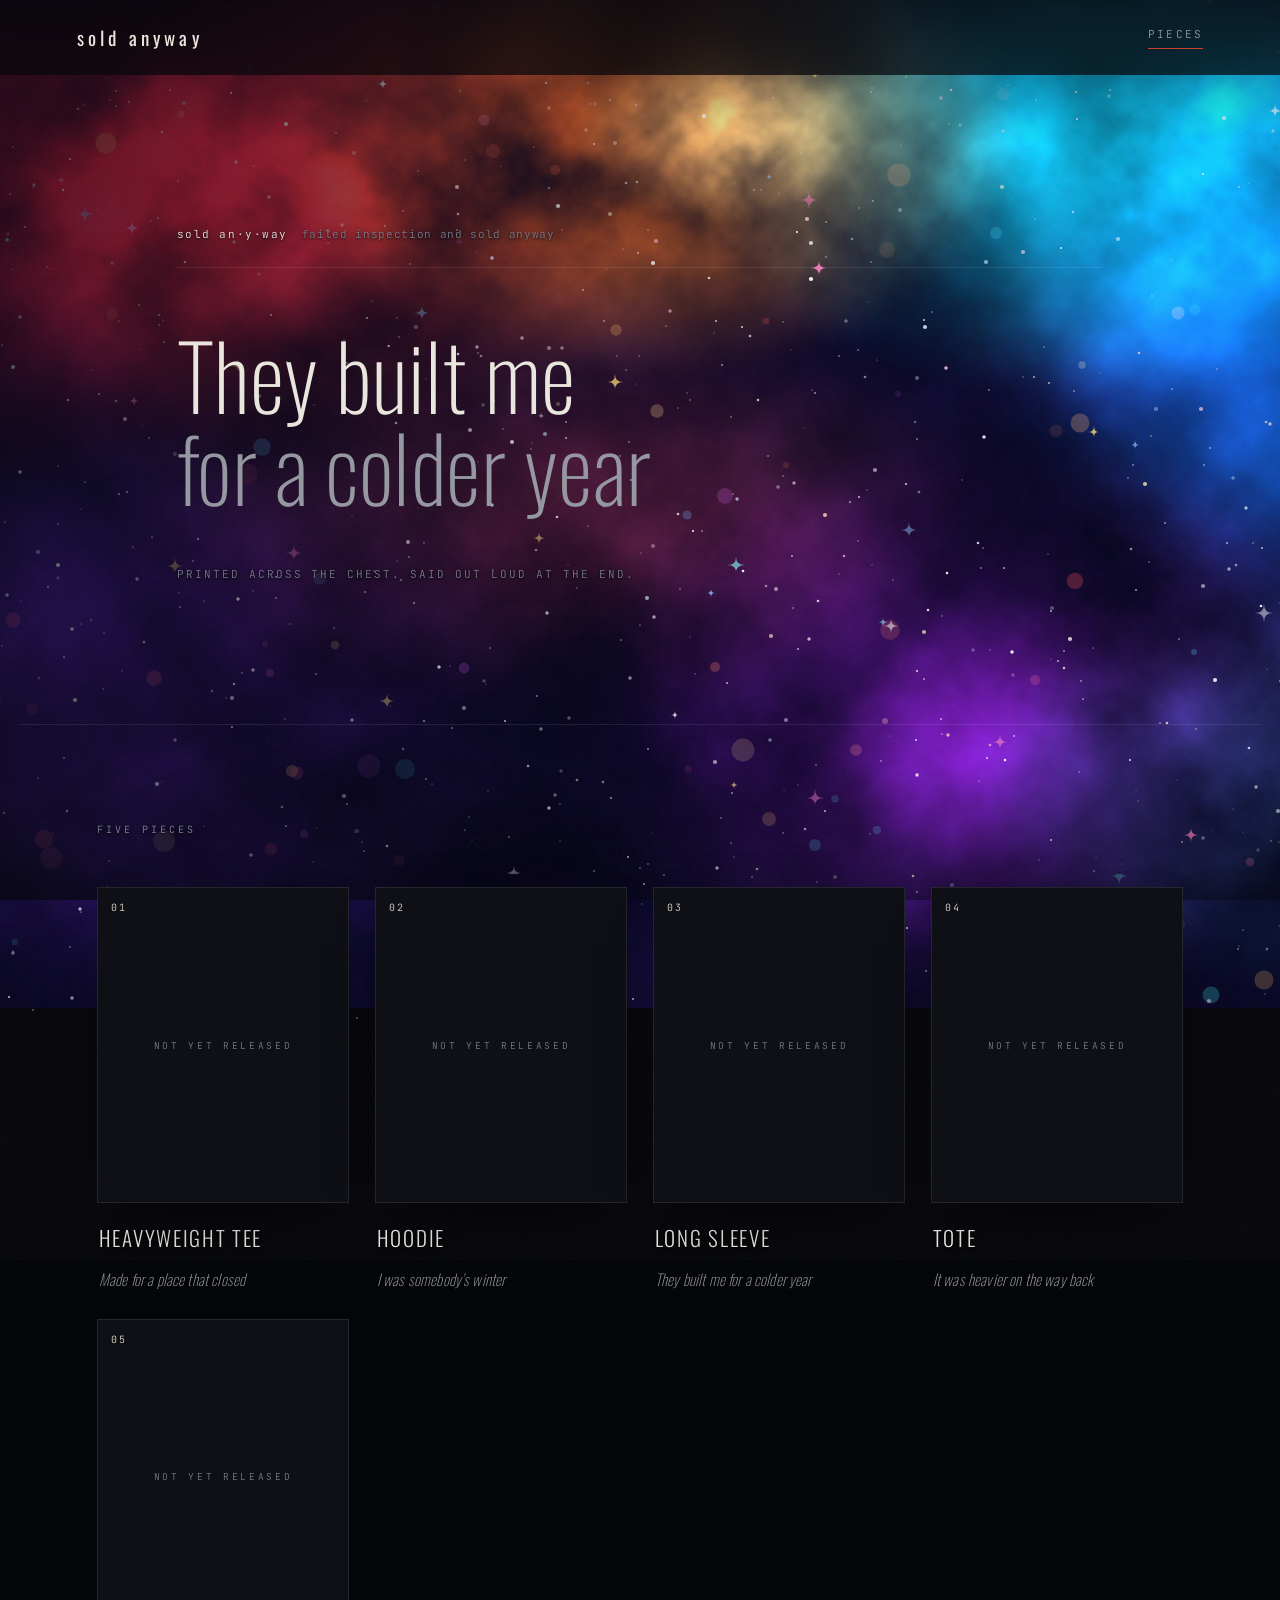
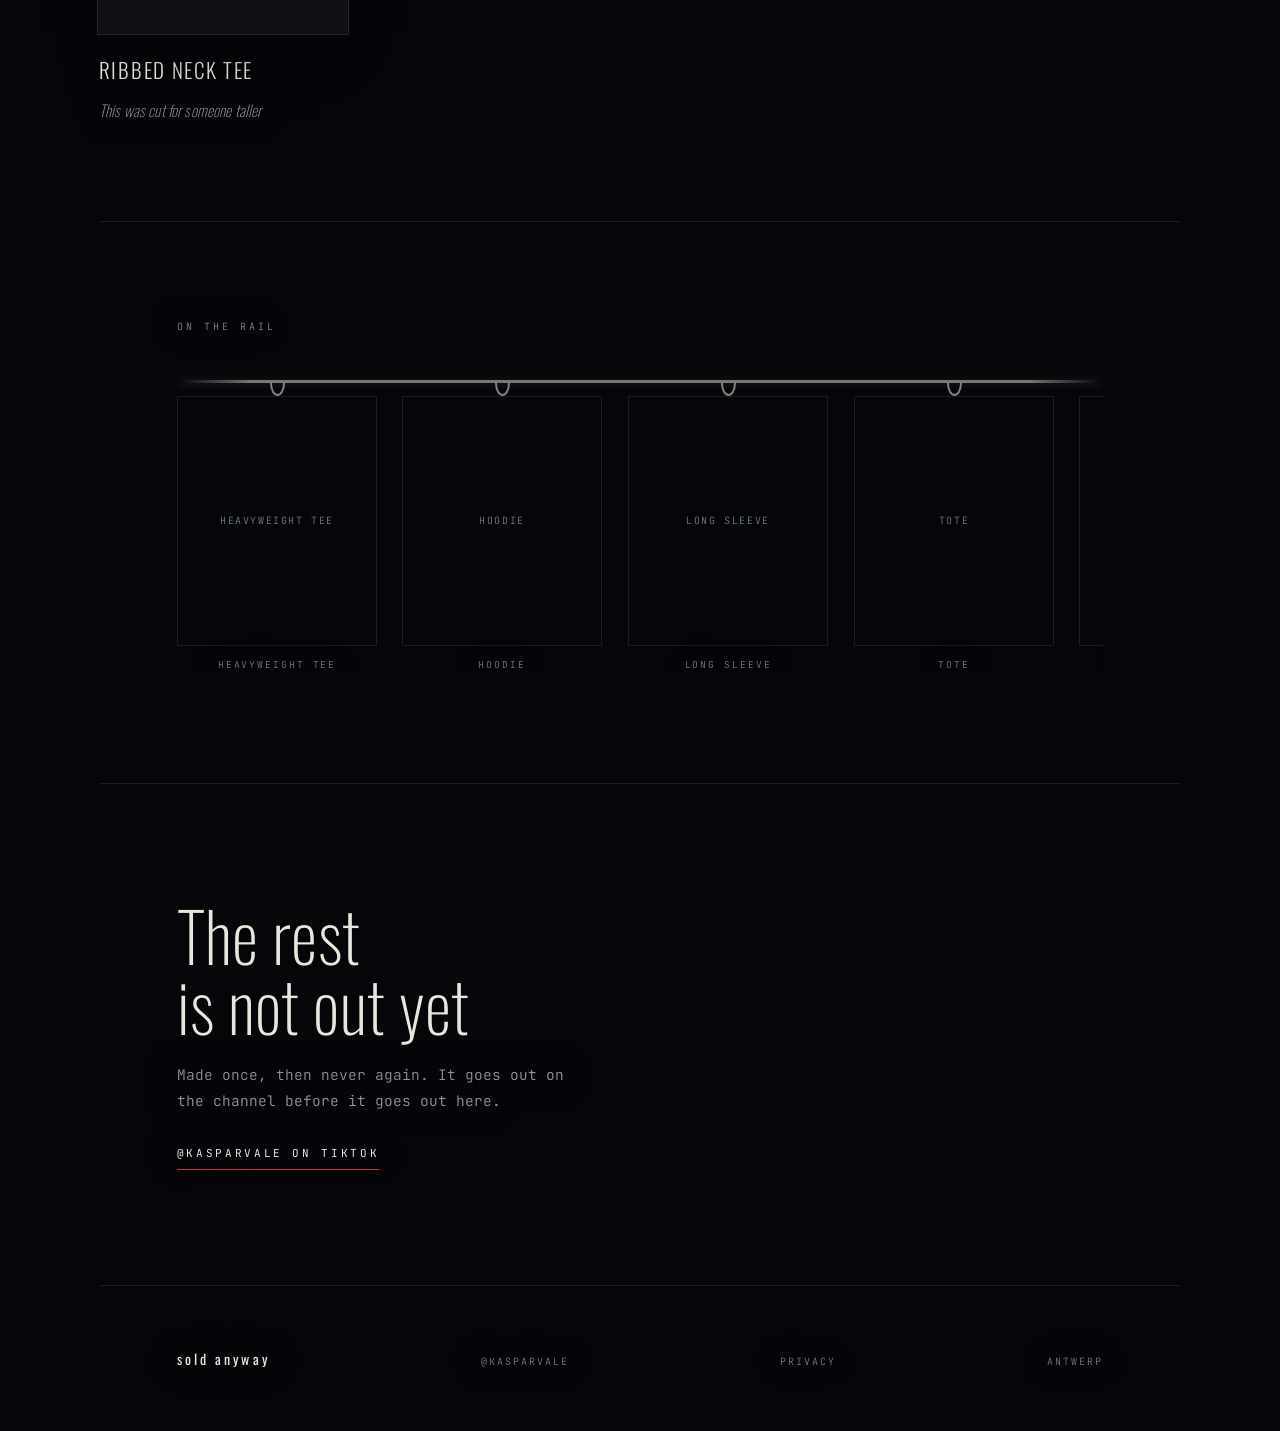
==== commit 2af21a18: "Pieces: one colourway each, in one order, and a viewer you can work The card, the plate, the rail an" ====
--- a/index.html
+++ b/index.html
@@ -82,12 +82,26 @@
 <!-- VIEWER -->
 <div class="viewer" id="viewer" hidden aria-hidden="true">
   <button type="button" class="viewer-close" id="viewerClose" aria-label="Close">&times;</button>
-  <span class="viewer-side" id="viewerSide">front</span>
-  <figure class="viewer-stage">
-    <img id="viewerFront" alt="">
-    <img id="viewerBack" alt="">
-  </figure>
-  <figcaption class="viewer-cap"><span id="viewerName"></span><em id="viewerLine"></em></figcaption>
+
+  <div class="viewer-stage">
+    <div class="viewer-clip" id="viewerClip">
+      <div class="viewer-lens" id="viewerLens">
+        <img id="viewerFront" alt="">
+        <img id="viewerBack" alt="">
+      </div>
+    </div>
+  </div>
+
+  <div class="viewer-bar">
+    <div class="faces" role="group" aria-label="Which side">
+      <button type="button" class="face" data-face="front" aria-pressed="true">Front</button>
+      <button type="button" class="face" data-face="back" aria-pressed="false">Back</button>
+    </div>
+    <div class="viewer-colours" id="viewerColours" role="group" aria-label="Colour"></div>
+    <button type="button" class="zoom" id="viewerZoom" aria-pressed="false">Zoom in</button>
+  </div>
+
+  <div class="viewer-cap"><span id="viewerName"></span><em id="viewerLine"></em></div>
 </div>
 
 <!-- CART -->
--- a/styles.css
+++ b/styles.css
@@ -479,7 +479,7 @@
    caption sits under the garment instead of being pushed to the floor. */
 .viewer-stage{
   position:relative; margin:0;
-  width:min(72vw,480px); height:min(54vh,560px); max-width:100%;
+  width:min(72vw,480px); height:min(47vh,540px); max-width:100%;
   transform:translateY(26px) scale(.86); opacity:0;
   transition:transform .82s cubic-bezier(.16,.84,.24,1), opacity .5s ease;
 }
@@ -490,27 +490,78 @@
     rgba(140,130,244,.30), rgba(120,86,204,.17) 36%,
     rgba(92,66,164,.07) 62%, transparent 84%);
   filter:blur(22px);
+  /* it spills well past the stage, and a glow must not swallow the
+     clicks meant for the controls underneath it */
+  pointer-events:none;
 }
 .viewer.open .viewer-stage{ transform:none; opacity:1; }
+
+/* Two boxes, so the two gestures do not fight over one transform:
+   the clip holds the enlargement in, the lens does the enlarging,
+   and the images keep the turn for themselves. */
+.viewer-clip{
+  position:absolute; inset:0; z-index:1; cursor:zoom-in;
+}
+.viewer.zoomed .viewer-clip{ overflow:hidden; cursor:zoom-out; touch-action:none; }
+.viewer-lens{
+  position:absolute; inset:0;
+  --zs:1; --ox:50%; --oy:50%;
+  transform-origin:var(--ox) var(--oy);
+  transition:transform .55s cubic-bezier(.2,.7,.3,1);
+  will-change:transform;
+}
+/* transform-origin is deliberately outside the transition: while you are
+   already close, moving the pointer should pan at once, not catch up. */
+.viewer.zoomed .viewer-lens{ transform:scale(var(--zs)); }
+
 .viewer-stage img{
-  position:absolute; inset:0; z-index:1; width:100%; height:100%; object-fit:contain;
+  position:absolute; inset:0; width:100%; height:100%; object-fit:contain;
   transition:opacity .85s ease, transform .85s ease;
   backface-visibility:hidden;
   filter:drop-shadow(0 26px 40px rgba(0,0,0,.6));
 }
+.viewer.zoomed .viewer-stage img{ filter:none; }
 #viewerBack{ opacity:0; transform:rotateY(-14deg) scale(.98); }
 .viewer.turned #viewerFront{ opacity:0; transform:rotateY(14deg) scale(.98); }
 .viewer.turned #viewerBack{ opacity:1; transform:none; }
-/* which face you are looking at, down the left edge */
-.viewer-side{
-  position:absolute; top:50%; left:calc(50% - min(36vw,240px) - 30px);
-  transform:translateY(-50%);
-  writing-mode:vertical-rl; text-orientation:mixed;
-  font-family:var(--f-mono); font-size:10px; font-weight:300;
-  letter-spacing:.44em; text-transform:uppercase; color:var(--ash);
-  opacity:0; transition:opacity .6s ease; pointer-events:none;
-}
-.viewer-side.in{ opacity:.62; }
+
+/* --- viewer controls: which side, which colour, how close ----- */
+.viewer-bar{
+  position:relative; z-index:2;
+  display:flex; align-items:center; justify-content:center;
+  gap:clamp(12px,2.6vw,26px); flex-wrap:wrap;
+  opacity:0; transition:opacity .5s ease .24s;
+}
+.viewer.open .viewer-bar{ opacity:1; }
+.faces{ display:flex; border:1px solid var(--rule); }
+.face{
+  padding:9px 17px; cursor:pointer;
+  background:none; color:var(--dim); border:0; border-right:1px solid var(--rule);
+  font-family:var(--f-mono); font-weight:300; font-size:10px;
+  letter-spacing:.22em; text-transform:uppercase;
+  transition:background .25s ease, color .25s ease;
+}
+.face:last-child{ border-right:0; }
+.face:hover:not(:disabled){ color:var(--bone); }
+.face[aria-pressed="true"]{ background:rgba(233,230,222,.16); color:var(--bone); }
+.face:disabled{ opacity:.32; cursor:default; }
+
+.viewer-colours{ display:flex; align-items:center; gap:8px; }
+.viewer-colours[hidden]{ display:none; }
+
+.zoom{
+  padding:9px 17px; cursor:pointer;
+  background:none; color:var(--ash); border:1px solid var(--rule);
+  font-family:var(--f-mono); font-weight:300; font-size:10px;
+  letter-spacing:.22em; text-transform:uppercase;
+  transition:background .25s ease, color .25s ease, border-color .25s ease;
+}
+.zoom:hover{ color:var(--bone); border-color:rgba(233,230,222,.3); }
+.zoom[aria-pressed="true"]{
+  background:rgba(233,230,222,.16); color:var(--bone);
+  border-color:rgba(233,230,222,.46);
+}
+
 .viewer-cap{
   margin:0; text-align:center; opacity:0; transition:opacity .5s ease .3s;
 }
@@ -530,7 +581,8 @@
 }
 .viewer-close:hover{ color:var(--bone); }
 @media (prefers-reduced-motion:reduce){
-  .viewer, .viewer-stage, .viewer-stage img, .viewer-cap, .viewer-side{ transition:none; }
+  .viewer, .viewer-stage, .viewer-stage img, .viewer-cap,
+  .viewer-bar, .viewer-lens{ transition:none; }
 }
 
 /* --- the rail ------------------------------------------------ */
@@ -554,12 +606,23 @@
   flex:0 0 auto; width:clamp(130px,17vw,200px);
   display:flex; flex-direction:column; align-items:center;
   transform-origin:top center; transform:rotate(0deg);
-  transition:transform 1.05s cubic-bezier(.22,.66,.26,1);
+  transition:transform .55s cubic-bezier(.22,.66,.26,1);
   will-change:transform;
 }
-/* Pushed aside while you hold it, and it keeps swinging once you let go. */
+/* Pushed aside while you hold it, and it keeps swinging once you let go.
+   Both halves of the gesture are animations with the same easing, so
+   taking hold has the weight that letting go always had — a transition
+   into the tilt arrived dead, with none of the give of a hanging thing. */
 .hang:hover{ transform:rotate(var(--tilt)) translateY(3px); }
+.hang.pull{ animation:pull .92s cubic-bezier(.33,.06,.28,.98) both; }
 .hang.swing{ animation:swing 2.15s cubic-bezier(.33,.06,.28,.98) both; }
+@keyframes pull{
+  0%   { transform:rotate(0deg); }
+  40%  { transform:rotate(calc(var(--tilt) * 1.16)) translateY(4.2px); }
+  64%  { transform:rotate(calc(var(--tilt) * .9))   translateY(2.4px); }
+  84%  { transform:rotate(calc(var(--tilt) * 1.04)) translateY(3.3px); }
+  100% { transform:rotate(var(--tilt)) translateY(3px); }
+}
 @keyframes swing{
   0%   { transform:rotate(var(--tilt)) translateY(3px); }
   22%  { transform:rotate(calc(var(--tilt) * -.5)); }
@@ -570,7 +633,7 @@
 }
 @media (prefers-reduced-motion:reduce){
   .hang{ transition:none; }
-  .hang.swing{ animation:none; }
+  .hang.swing, .hang.pull{ animation:none; }
 }
 .hook{
   width:15px; height:26px; margin-top:-13px;
@@ -590,6 +653,8 @@
   margin-top:10px; font-family:var(--f-mono); font-size:9.5px;
   letter-spacing:.2em; text-transform:uppercase; color:var(--dim);
 }
+/* A piece you can take a closer look at, on the grid or on the rail. */
+.open-able, .hang.open-able img{ cursor:zoom-in; }
 
 
 /* assets/sky.jpg is rendered, not hand-drawn: fractal-noise cloud masked
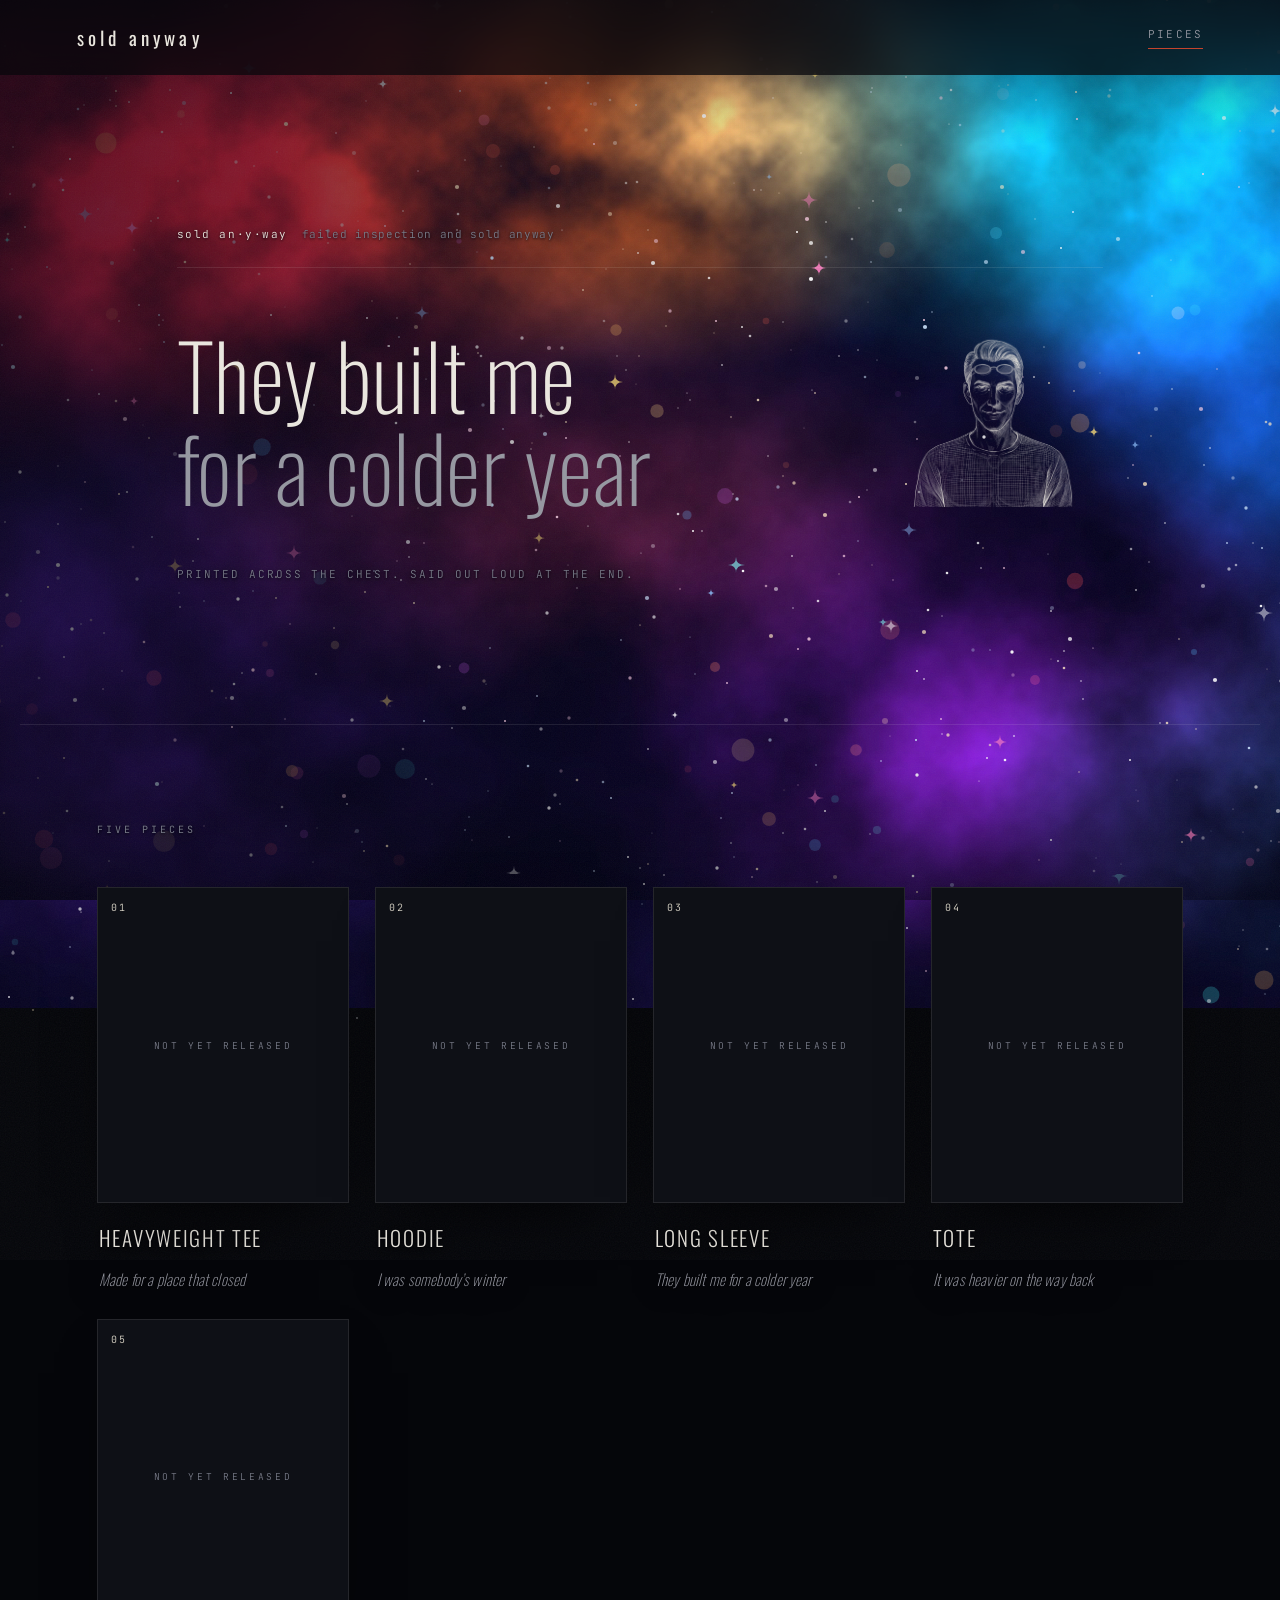
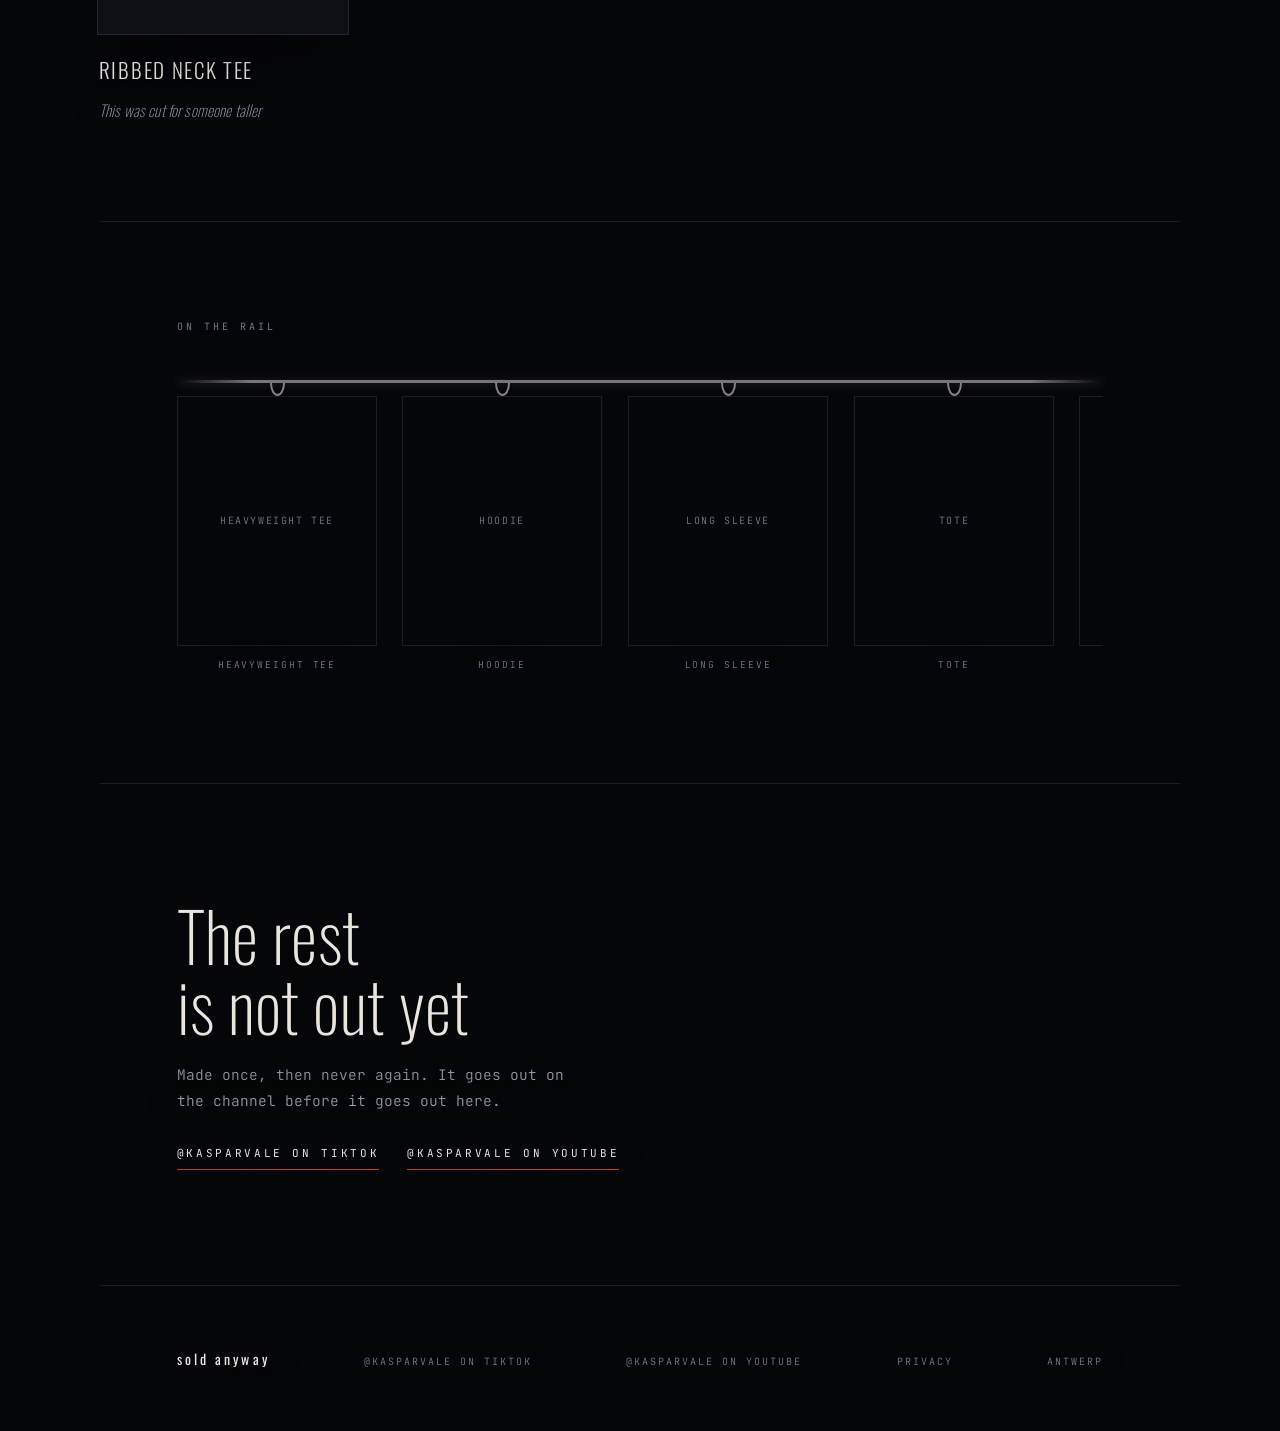
==== commit 0ba04126: "Add the YouTube link, a Kaspar favicon, and a hover portrait in the hero The line-art portraits in c" ====
--- a/index.html
+++ b/index.html
@@ -5,7 +5,10 @@
 <meta name="viewport" content="width=device-width, initial-scale=1.0">
 <title>sold anyway</title>
 <meta name="description" content="They built me for a colder year. Six pieces.">
-<link rel="icon" href="favicon.svg" type="image/svg+xml">
+<link rel="icon" href="assets/favicon-32.png" sizes="32x32" type="image/png">
+<link rel="icon" href="assets/favicon-16.png" sizes="16x16" type="image/png">
+<link rel="icon" href="assets/favicon-512.png" sizes="512x512" type="image/png">
+<link rel="apple-touch-icon" href="assets/apple-touch-icon.png">
 <meta property="og:title" content="sold anyway">
 <meta property="og:description" content="They built me for a colder year. Six pieces.">
 <meta property="og:type" content="website">
@@ -41,10 +44,17 @@
     <em>failed inspection and sold anyway</em>
   </p>
 
-  <h1 class="line">
-    <span>They built me</span>
-    <span>for a colder year</span>
-  </h1>
+  <div class="hero-row">
+    <h1 class="line">
+      <span>They built me</span>
+      <span>for a colder year</span>
+    </h1>
+
+    <div class="kaspar" aria-hidden="true">
+      <img src="assets/kaspar-serious.png" alt="" class="kaspar-serious">
+      <img src="assets/kaspar-grin.png" alt="" class="kaspar-grin">
+    </div>
+  </div>
 
   <p class="hero-foot">Printed across the chest. Said out loud at the end.</p>
 </header>
@@ -65,8 +75,12 @@
 <section class="join" id="more">
   <h2 class="line line-sm">The rest<br>is not out yet</h2>
   <p class="join-copy">Made once, then never again. It goes out on the channel before it goes out here.</p>
-  <a class="join-link" href="https://www.tiktok.com/@kasparvale"
-     target="_blank" rel="noopener">@kasparvale on TikTok</a>
+  <div class="join-links">
+    <a class="join-link" href="https://www.tiktok.com/@kasparvale"
+       target="_blank" rel="noopener">@kasparvale on TikTok</a>
+    <a class="join-link" href="https://www.youtube.com/@kasparvale"
+       target="_blank" rel="noopener">@kasparvale on YouTube</a>
+  </div>
 </section>
 
 </main>
@@ -74,7 +88,9 @@
 <footer>
   <span class="wordmark wordmark-sm">sold anyway</span>
   <a href="https://www.tiktok.com/@kasparvale" class="dim"
-     target="_blank" rel="noopener">@kasparvale</a>
+     target="_blank" rel="noopener">@kasparvale on TikTok</a>
+  <a href="https://www.youtube.com/@kasparvale" class="dim"
+     target="_blank" rel="noopener">@kasparvale on YouTube</a>
   <a href="privacy.html" class="dim">Privacy</a>
   <span class="dim">Antwerp</span>
 </footer>
--- a/styles.css
+++ b/styles.css
@@ -98,6 +98,7 @@
 }
 @media (prefers-reduced-motion:reduce){
   .sky, .stars, .bokeh, .sparkle, .line{ animation:none; }
+  .kaspar, .kaspar img{ transition:none; }
 }
 .scrim{
   position:fixed; inset:0; z-index:0; pointer-events:none;
@@ -197,6 +198,30 @@
 .line span:last-child{ color:var(--ash); }
 .line-sm{ font-size:clamp(32px,5.4vw,68px); }
 
+.hero-row{
+  display:flex; align-items:center; justify-content:space-between;
+  gap:clamp(20px,4vw,56px);
+}
+.kaspar{
+  position:relative; flex:0 0 auto;
+  width:clamp(120px,17vw,230px); aspect-ratio:900/715;
+  filter:drop-shadow(0 18px 46px rgba(3,4,12,.75));
+  transition:filter .6s ease;
+}
+.kaspar:hover{ filter:drop-shadow(0 18px 56px rgba(196,68,45,.30)); }
+.kaspar img{
+  position:absolute; inset:0; width:100%; height:100%;
+  object-fit:contain; transition:opacity .6s cubic-bezier(.2,.7,.3,1);
+}
+.kaspar-grin{ opacity:0; }
+.kaspar:hover .kaspar-grin{ opacity:1; }
+.kaspar:hover .kaspar-serious{ opacity:0; }
+
+@media (max-width:720px){
+  .hero-row{ flex-direction:column-reverse; align-items:center; text-align:center; gap:clamp(18px,5vw,32px); }
+  .kaspar{ width:clamp(140px,42vw,220px); }
+}
+
 .hero-foot{
   margin-top:clamp(30px,5vw,52px);
   font-size:11px; letter-spacing:.18em; text-transform:uppercase; color:var(--dim);
@@ -324,8 +349,10 @@
 }
 .join-copy{ margin-top:22px; color:var(--ash); max-width:44ch; }
 
+.join-links{ display:flex; flex-wrap:wrap; gap:12px 28px; margin-top:30px; }
+
 .join-link{
-  display:inline-block; margin-top:30px; padding-bottom:5px;
+  display:inline-block; padding-bottom:5px;
   font-family:var(--f-mono); font-size:11px; font-weight:400;
   letter-spacing:.24em; text-transform:uppercase; color:var(--bone);
   border-bottom:1px solid var(--red);
@@ -336,7 +363,7 @@
 /* --- footer ------------------------------------------------- */
 footer{
   max-width:var(--maxw); margin:0 auto;
-  display:flex; justify-content:space-between; align-items:baseline; gap:16px;
+  display:flex; flex-wrap:wrap; justify-content:space-between; align-items:baseline; gap:10px 16px;
   padding:clamp(34px,5vw,60px) var(--pad);
   border-top:1px solid var(--rule);
   font-size:10px; letter-spacing:.2em; text-transform:uppercase;
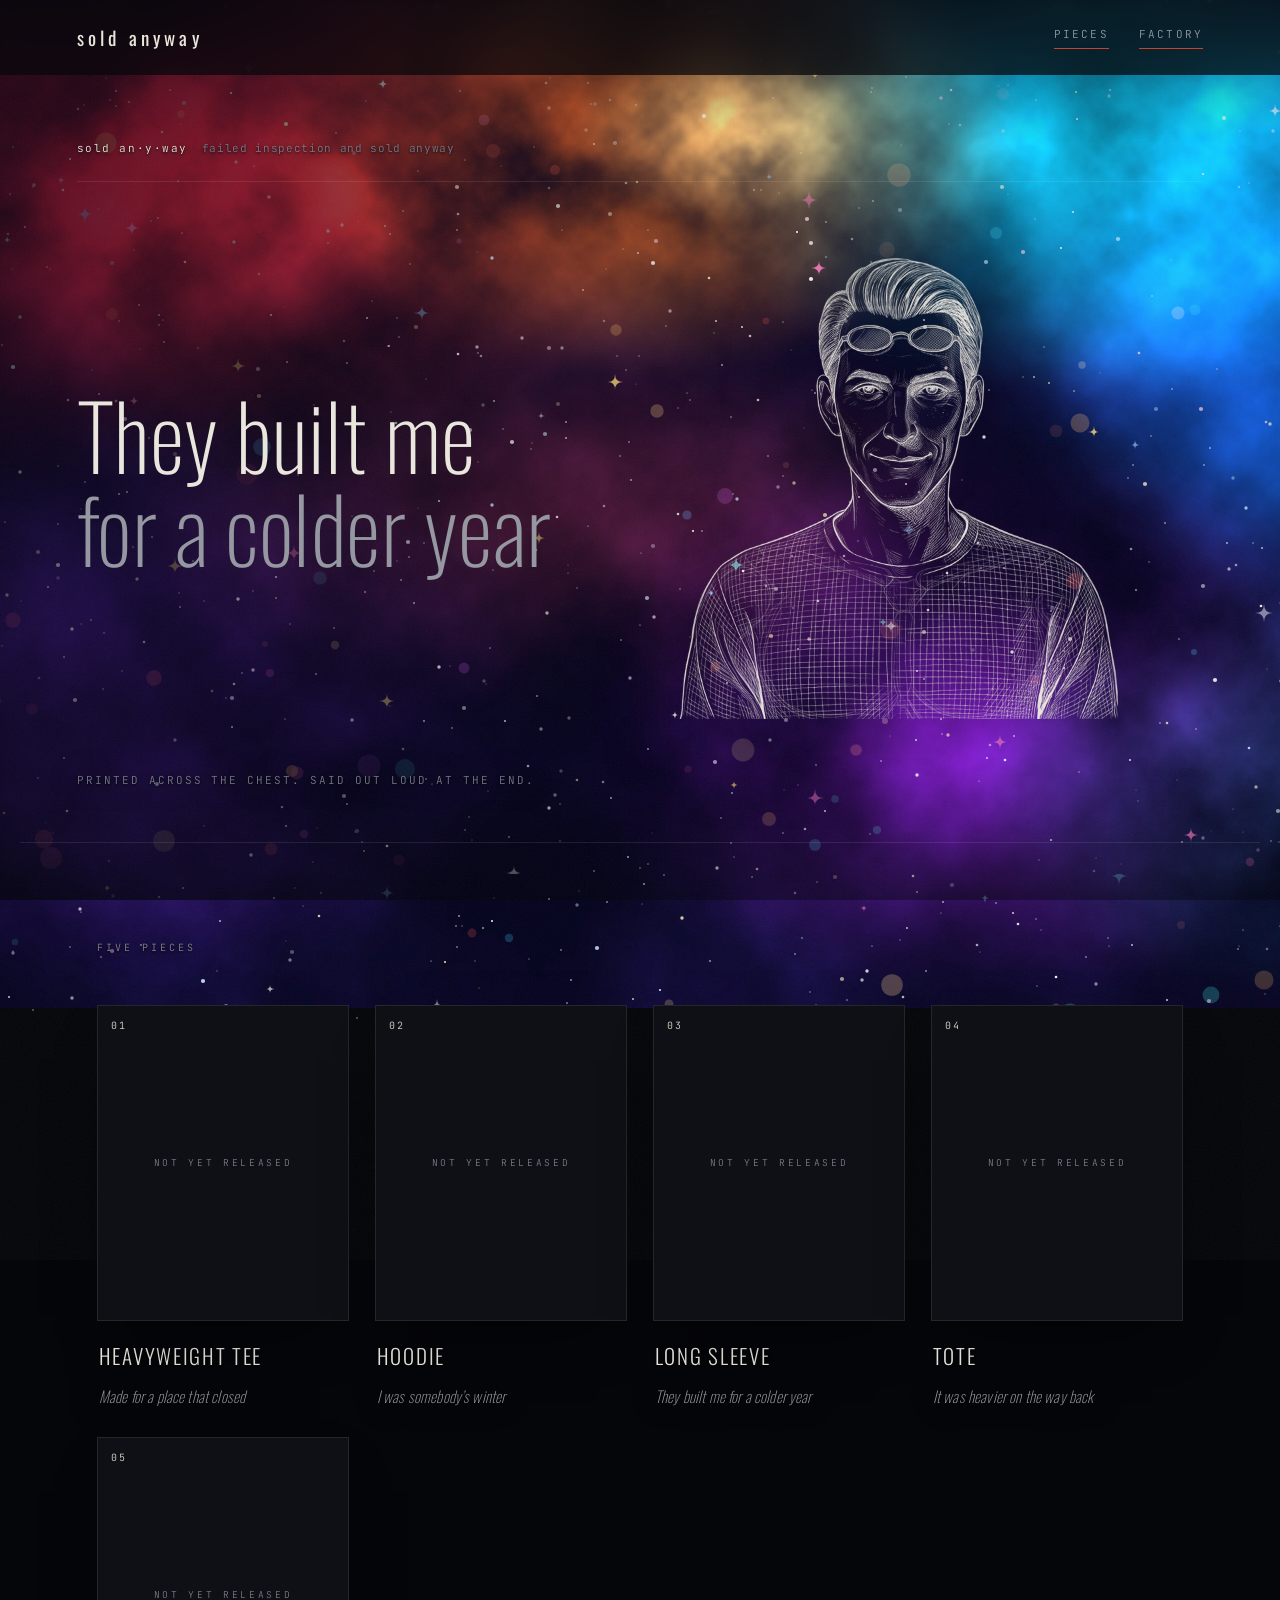
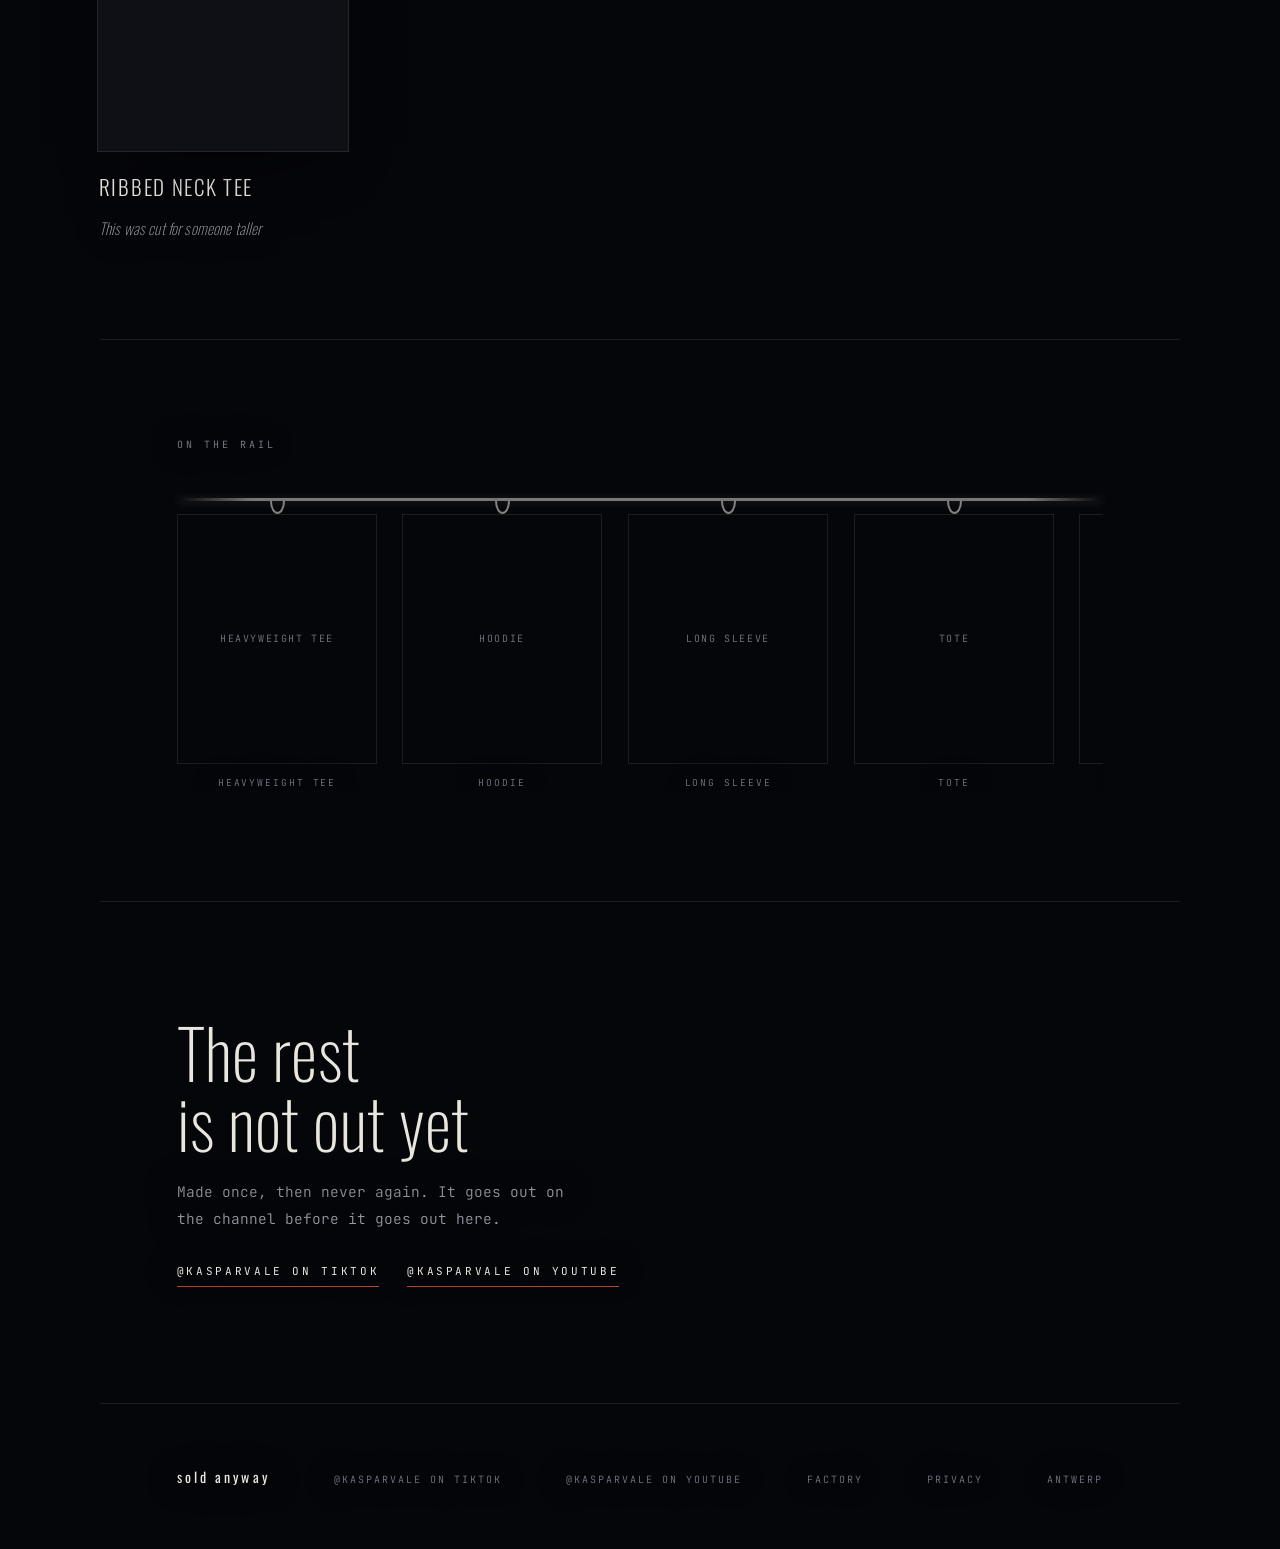
==== commit 13659443: "Add Factory page and hologram product viewer Factory page (factory.html): sketches + "denied form" c" ====
--- a/index.html
+++ b/index.html
@@ -32,6 +32,7 @@
   <a href="#top" class="wordmark">sold anyway</a>
   <div class="nav-right">
     <a href="#pieces" class="nav-link">Pieces</a>
+    <a href="factory.html" class="nav-link">Factory</a>
     <button type="button" class="cart-btn" id="cartBtn" aria-haspopup="dialog" hidden>
       Cart <span class="cart-n" id="cartN">0</span>
     </button>
@@ -91,6 +92,7 @@
      target="_blank" rel="noopener">@kasparvale on TikTok</a>
   <a href="https://www.youtube.com/@kasparvale" class="dim"
      target="_blank" rel="noopener">@kasparvale on YouTube</a>
+  <a href="factory.html" class="dim">Factory</a>
   <a href="privacy.html" class="dim">Privacy</a>
   <span class="dim">Antwerp</span>
 </footer>
@@ -115,6 +117,7 @@
     </div>
     <div class="viewer-colours" id="viewerColours" role="group" aria-label="Colour"></div>
     <button type="button" class="zoom" id="viewerZoom" aria-pressed="false">Zoom in</button>
+    <button type="button" class="holo" id="viewerHolo" aria-pressed="false">Hologram</button>
   </div>
 
   <div class="viewer-cap"><span id="viewerName"></span><em id="viewerLine"></em></div>
--- a/styles.css
+++ b/styles.css
@@ -172,9 +172,15 @@
 .nav-link:hover{ color:var(--bone); }
 
 /* --- hero --------------------------------------------------- */
+/* Wider than --maxw on purpose: the portrait needs real room to fill
+   next to the title, and the hero is the one section that can afford
+   to run wider than the rest of the page's content column. */
 .hero{
-  max-width:var(--maxw); margin:0 auto;
-  padding:clamp(56px,12vw,150px) var(--pad) clamp(60px,11vw,140px);
+  max-width:1360px; margin:0 auto;
+  /* The portrait now carries most of the section's height on its own,
+     so the padding that used to hold that space is cut down —
+     otherwise the page below just gets pushed further away. */
+  padding:clamp(36px,5vw,72px) var(--pad) clamp(32px,4vw,56px);
 }
 
 .define{
@@ -202,9 +208,10 @@
   display:flex; align-items:center; justify-content:space-between;
   gap:clamp(20px,4vw,56px);
 }
+.hero-row .line{ flex:0 0 auto; }
 .kaspar{
-  position:relative; flex:0 0 auto;
-  width:clamp(120px,17vw,230px); aspect-ratio:900/715;
+  position:relative; flex:1 1 380px; min-width:220px; max-width:660px;
+  aspect-ratio:900/715;
   filter:drop-shadow(0 18px 46px rgba(3,4,12,.75));
   transition:filter .6s ease;
 }
@@ -219,7 +226,7 @@
 
 @media (max-width:720px){
   .hero-row{ flex-direction:column-reverse; align-items:center; text-align:center; gap:clamp(18px,5vw,32px); }
-  .kaspar{ width:clamp(140px,42vw,220px); }
+  .kaspar{ flex:0 0 auto; width:clamp(180px,58vw,300px); max-width:300px; }
 }
 
 .hero-foot{
@@ -610,6 +617,74 @@
 @media (prefers-reduced-motion:reduce){
   .viewer, .viewer-stage, .viewer-stage img, .viewer-cap,
   .viewer-bar, .viewer-lens{ transition:none; }
+}
+
+/* --- hologram: the same two plates, turning in place ---------
+   Front and back already carry backface-visibility:hidden for the
+   click-to-turn flip — that is also exactly what a real rotation
+   needs, so holo mode just gives the lens perspective and spins it;
+   each plate disappears on its own edge-on instead of being told to. */
+.viewer-clip{ perspective:1000px; }
+
+.holo{
+  padding:9px 17px; cursor:pointer;
+  background:none; color:var(--ash); border:1px solid var(--rule);
+  font-family:var(--f-mono); font-weight:300; font-size:10px;
+  letter-spacing:.22em; text-transform:uppercase;
+  transition:background .25s ease, color .25s ease, border-color .25s ease, opacity .2s ease;
+}
+.holo:hover:not(:disabled){ color:var(--bone); border-color:rgba(196,68,45,.5); }
+.holo[aria-pressed="true"]{
+  background:rgba(196,68,45,.16); color:var(--bone); border-color:rgba(196,68,45,.6);
+}
+.holo:disabled, .face:disabled ~ .holo, .zoom:disabled{ opacity:.35; cursor:default; }
+
+.viewer.holo .viewer-lens{
+  transform-style:preserve-3d;
+  animation:holoSpin 7s linear infinite;
+}
+.viewer.holo .viewer-stage img{
+  opacity:1 !important; transform:none !important;   /* backface-visibility does the hiding now */
+  filter:drop-shadow(0 26px 40px rgba(0,0,0,.6)) saturate(.82) contrast(1.1);
+}
+.viewer.holo #viewerFront{ transform:rotateY(0deg) !important; }
+.viewer.holo #viewerBack{ transform:rotateY(180deg) !important; }
+
+@keyframes holoSpin{ from{ transform:rotateY(0deg); } to{ transform:rotateY(360deg); } }
+
+/* Scan + rim: a flat red wash reads as UI chrome, not as light, so it
+   is kept faint and always moving — flat + still is what breaks the
+   illusion, not the color itself. */
+.viewer.holo .viewer-stage::before{
+  background:radial-gradient(52% 48% at 50% 44%,
+    rgba(196,68,45,.32), rgba(196,68,45,.16) 40%,
+    rgba(196,68,45,.05) 64%, transparent 84%);
+  animation:holoPulse 3.4s ease-in-out infinite;
+}
+.viewer.holo .viewer-stage::after{
+  content:''; position:absolute; inset:0; z-index:2; pointer-events:none;
+  background:repeating-linear-gradient(0deg,
+    rgba(233,230,222,.05) 0px, rgba(233,230,222,.05) 1px,
+    transparent 2px, transparent 4px);
+  mix-blend-mode:overlay;
+  animation:holoScan 5.5s linear infinite;
+}
+@keyframes holoPulse{ 0%,100%{ opacity:.75; } 50%{ opacity:1; } }
+@keyframes holoScan{ from{ background-position:0 0; } to{ background-position:0 240px; } }
+
+/* A rare, brief drop — not a strobe. Reads as a display doing work,
+   not as a bug. */
+.viewer.holo .viewer-stage{ animation:holoFlicker 9s ease-in-out infinite; }
+@keyframes holoFlicker{
+  0%, 91%, 100%{ opacity:1; }
+  92%{ opacity:.82; } 93%{ opacity:1; } 96%{ opacity:.9; } 97%{ opacity:1; }
+}
+
+@media (prefers-reduced-motion:reduce){
+  .viewer.holo .viewer-lens{ animation:none; transform:rotateY(-28deg); }
+  .viewer.holo .viewer-stage,
+  .viewer.holo .viewer-stage::before,
+  .viewer.holo .viewer-stage::after{ animation:none; }
 }
 
 /* --- the rail ------------------------------------------------ */
@@ -684,6 +759,131 @@
 .open-able, .hang.open-able img{ cursor:zoom-in; }
 
 
+/* --- factory page ---------------------------------------------
+   The generated stills (factory/*.png) are photographic and busy —
+   unlike the procedural sky, they cannot lean on the shared text-shadow
+   halo to stay legible. Copy either sits on its own solid ink-2 panel
+   (the case file) or on a hard gradient scrim built for that one image
+   (the hero). */
+.factory-hero{
+  position:relative; overflow:hidden;
+  min-height:min(78vh, 720px);
+  display:flex; align-items:flex-end;
+}
+.factory-hero-bg{
+  position:absolute; inset:0; z-index:0;
+  background:#0a0704 url("factory/backdrop-workbench.png") center 38%/cover no-repeat;
+  transform:scale(1.04);
+}
+.factory-hero-scrim{
+  position:absolute; inset:0; z-index:1;
+  background:
+    linear-gradient(0deg, var(--ink) 2%, rgba(5,6,10,.72) 32%, rgba(5,6,10,.18) 62%, rgba(5,6,10,.35) 100%),
+    linear-gradient(100deg, rgba(5,6,10,.55) 0%, rgba(5,6,10,.1) 46%, rgba(5,6,10,.5) 100%);
+}
+.factory-hero-copy{
+  position:relative; z-index:2; width:100%;
+  max-width:1360px; margin:0 auto;
+  padding:clamp(120px,22vh,220px) var(--pad) clamp(40px,6vw,64px);
+}
+.factory-hero-copy .line{
+  text-shadow:0 2px 10px rgba(3,4,12,.95), 0 6px 40px rgba(3,4,12,.9), 0 0 90px rgba(3,4,12,.75);
+}
+.factory-hero-copy .hero-foot{ text-shadow:0 1px 6px rgba(3,4,12,.9); }
+
+.factory-interlude{
+  position:relative; overflow:hidden;
+  min-height:clamp(200px, 28vh, 300px);
+  display:flex; align-items:center; justify-content:center;
+  border-top:1px solid var(--rule);
+}
+.factory-interlude-bg{
+  position:absolute; inset:0; z-index:0;
+  background:#0a0704 url("factory/backdrop-forms-desk.png") center 42%/cover no-repeat;
+}
+.factory-interlude-scrim{ position:absolute; inset:0; z-index:1; background:rgba(5,6,10,.64); }
+.factory-interlude-line{
+  position:relative; z-index:2; max-width:52ch; margin:0 auto;
+  padding:0 var(--pad); text-align:center;
+  font-family:var(--f-disp); font-style:italic; font-weight:200;
+  font-size:clamp(17px,2.4vw,23px); line-height:1.5; color:var(--bone);
+  text-shadow:0 2px 10px rgba(3,4,12,.9), 0 0 40px rgba(3,4,12,.7);
+}
+
+/* --- case files -------------------------------------------------- */
+.cases{
+  position:relative; max-width:var(--maxw); margin:0 auto;
+  padding:clamp(50px,8vw,96px) var(--pad) clamp(70px,10vw,120px);
+  border-top:1px solid var(--rule);
+}
+.case-grid{
+  list-style:none; margin:clamp(28px,4vw,48px) 0 0; padding:0;
+  display:grid; gap:clamp(28px,4vw,44px);
+  grid-template-columns:repeat(auto-fill,minmax(340px,1fr));
+}
+.case{
+  display:flex; flex-direction:column;
+  background:var(--ink-2); border:1px solid var(--rule);
+  box-shadow:0 24px 60px -30px rgba(0,0,0,.9);
+}
+.case-sketch{
+  margin:0; aspect-ratio:16/9; overflow:hidden;
+  background:#d9d0bb;   /* the sketch paper's own tone, while it loads */
+  border-bottom:1px solid var(--rule);
+}
+.case-sketch img{
+  width:100%; height:100%; object-fit:cover; display:block;
+  filter:sepia(.06) contrast(1.02);
+  transition:transform .6s cubic-bezier(.2,.7,.3,1);
+}
+.case:hover .case-sketch img{ transform:scale(1.035); }
+
+.case-file{ padding:clamp(20px,3vw,30px); display:flex; flex-direction:column; gap:14px; }
+.case-head{
+  display:flex; align-items:baseline; justify-content:space-between; gap:10px;
+  flex-wrap:wrap;
+}
+.case-piece{
+  font-family:var(--f-disp); font-weight:300; font-size:19px;
+  letter-spacing:.05em; text-transform:uppercase; color:var(--bone);
+}
+.case-lot{ font-size:9.5px; letter-spacing:.16em; color:var(--dim); white-space:nowrap; }
+
+.case-specialist{ font-size:13px; color:var(--ash); line-height:1.7; }
+.case-specialist strong{ color:var(--bone); font-weight:400; }
+
+.case-verdict{ font-size:12.5px; color:var(--ash); line-height:1.75; }
+.case-stamp{
+  display:inline-block; margin:0 8px 4px 0; padding:3px 8px;
+  border:1.5px solid var(--red); color:var(--red);
+  font-family:var(--f-mono); font-size:10px; font-weight:400;
+  letter-spacing:.16em; text-transform:uppercase;
+  transform:rotate(-3deg);
+}
+
+.case-quote{
+  font-family:var(--f-disp); font-style:italic; font-weight:200;
+  font-size:15px; line-height:1.5; color:var(--bone);
+  border-left:2px solid var(--red); padding-left:14px;
+}
+
+.case-watch{
+  align-self:flex-start; margin-top:2px;
+  font-size:10.5px; letter-spacing:.18em; text-transform:uppercase; color:var(--bone);
+  border-bottom:1px solid var(--red); padding-bottom:3px;
+  transition:color .25s ease, border-color .25s ease;
+}
+.case-watch:hover{ color:var(--red); border-color:var(--bone); }
+.case-pending{
+  align-self:flex-start; margin-top:2px;
+  font-size:10.5px; letter-spacing:.18em; text-transform:uppercase; color:var(--dim);
+}
+
+@media (max-width:520px){
+  .factory-hero{ min-height:min(64vh,560px); }
+  .factory-hero-copy{ padding-top:clamp(90px,30vh,160px); }
+}
+
 /* assets/sky.jpg is rendered, not hand-drawn: fractal-noise cloud masked
    into coloured regions, saturation lifted, 2560x1600. Regenerate with
    tools/build-sky.py if the palette ever needs to move. */
